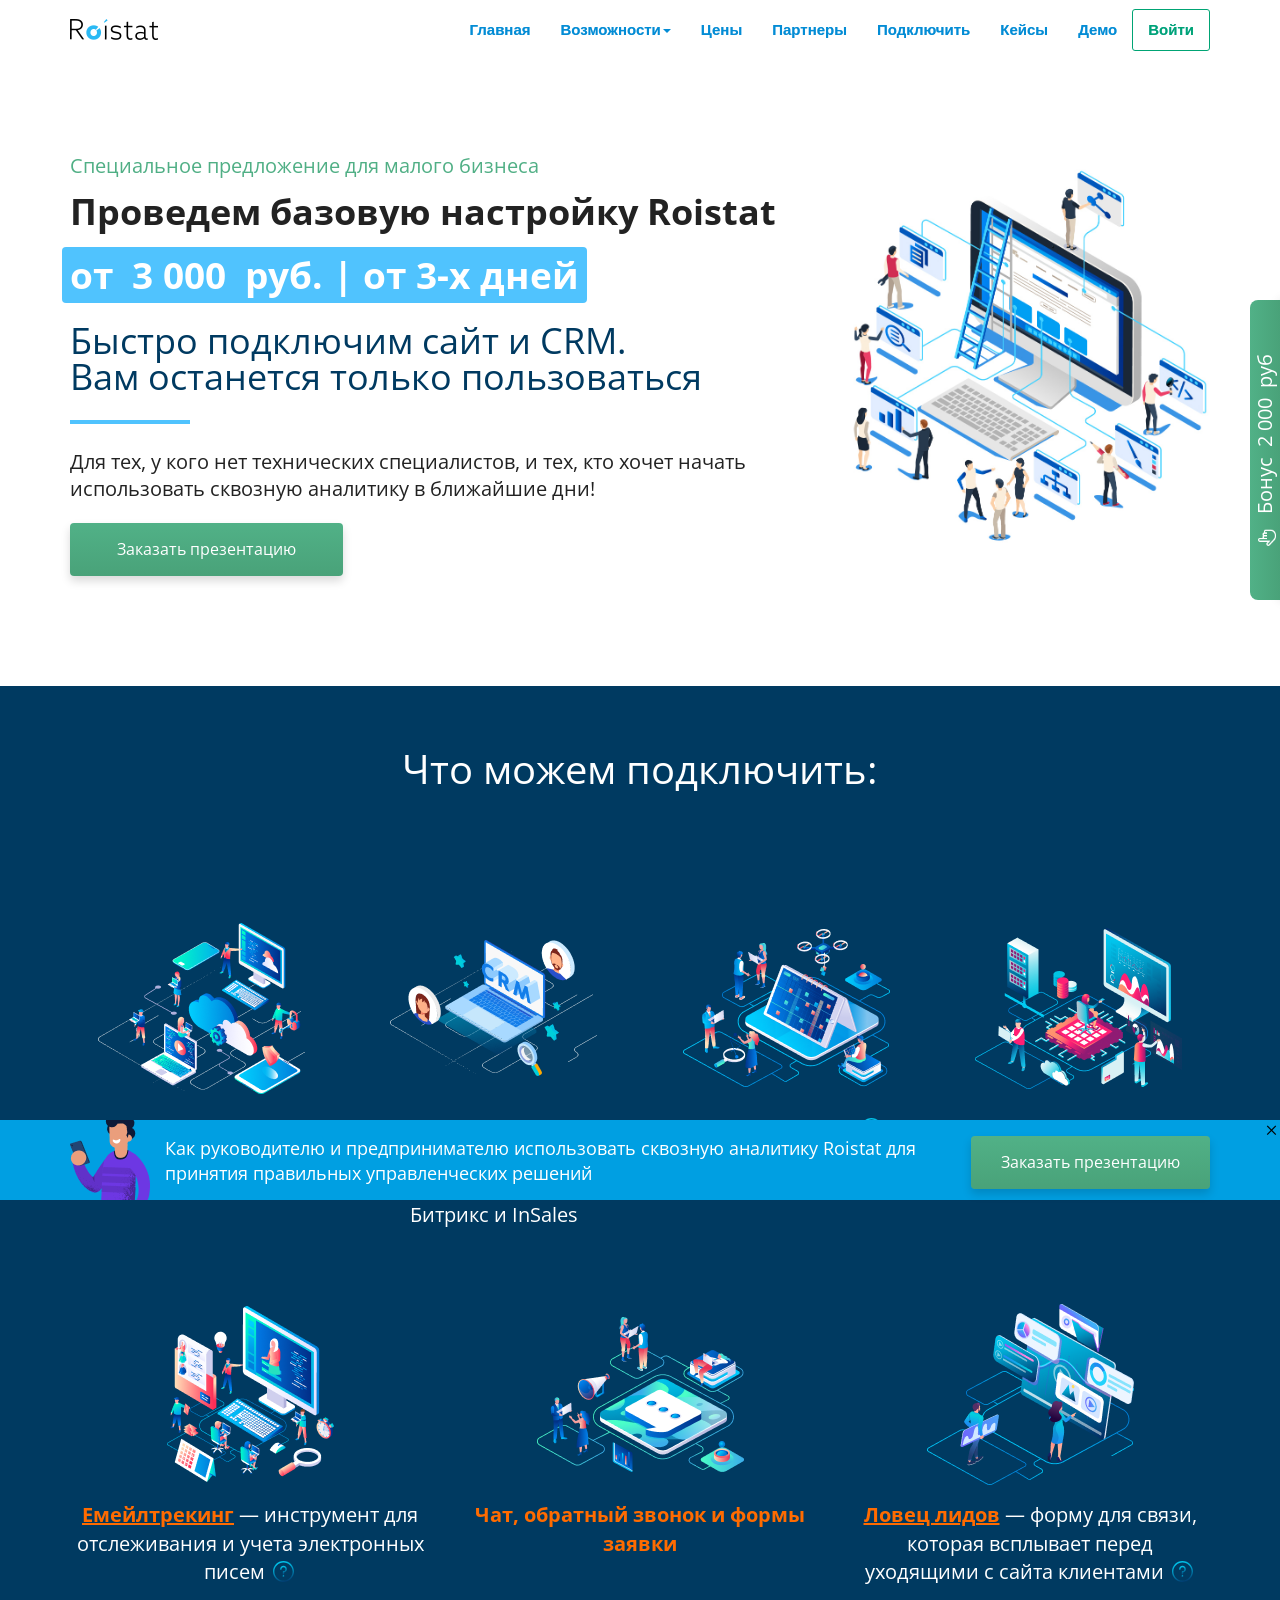
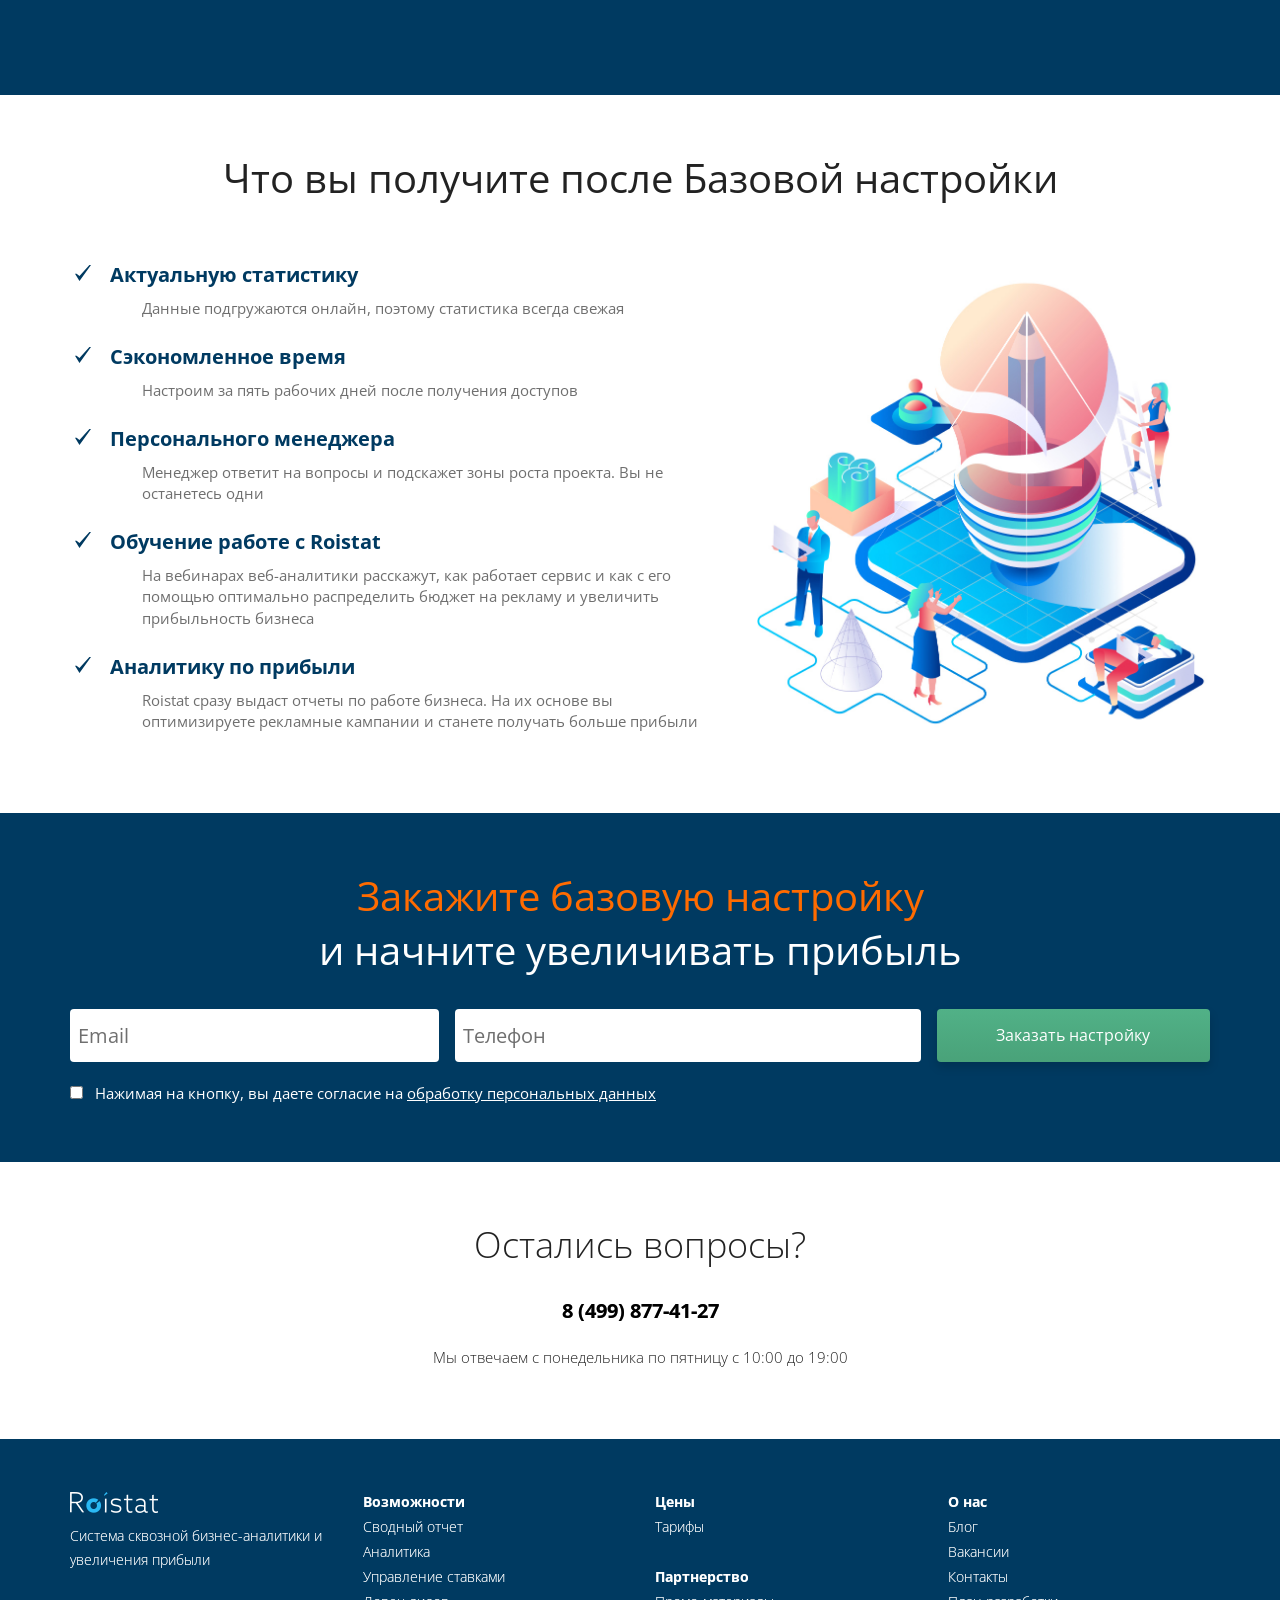
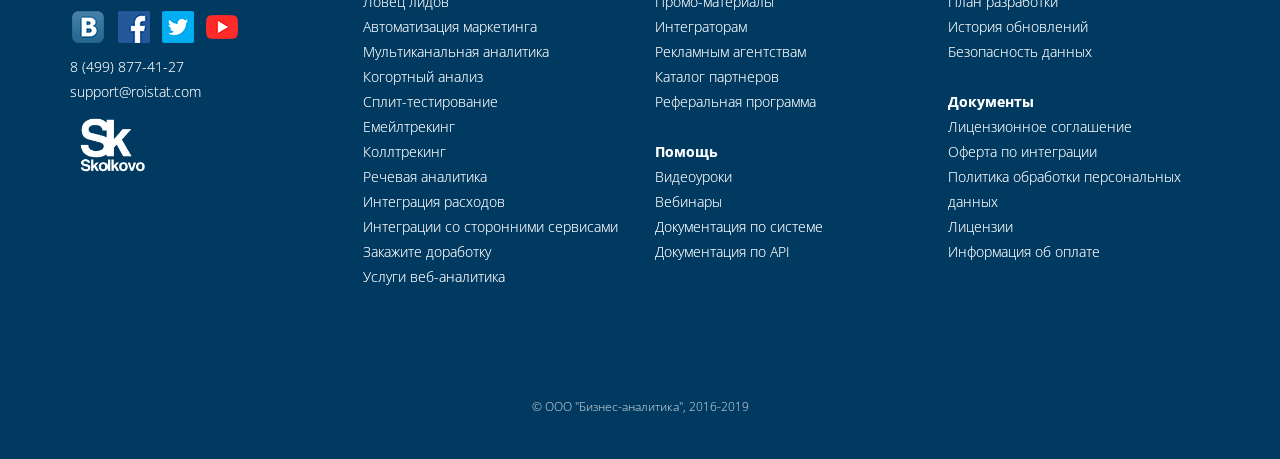
==== index.html @ d29686f5 "no message" ====
<!doctype html>
<!--[if lt IE 7]>			<html class="no-js lt-ie9 lt-ie8 lt-ie7" lang=""> <![endif]-->
<!--[if IE 7]>				 <html class="no-js lt-ie9 lt-ie8" lang=""> <![endif]-->
<!--[if IE 8]>				 <html class="no-js lt-ie9" lang=""> <![endif]-->
<!--[if gt IE 8]><!--> <html class="no-js" lang=""> <!--<![endif]-->
		<head>
				<meta charset="utf-8">
				<meta http-equiv="X-UA-Compatible" content="IE=edge,chrome=1">
				<title></title>
				<meta name="description" content="">
				<meta name="viewport" content="width=device-width, initial-scale=1">

				<link rel="shortcut icon" href="favicon.ico" type="image/x-icon">

				<link rel="stylesheet" href="css/bootstrap.min.css">
				<link rel="stylesheet" href="css/headerfooter.css">
				<link rel="stylesheet" href="css/main.css">
		</head>
		<body>
				<!--[if lt IE 8]>
						<p class="browserupgrade">You are using an <strong>outdated</strong> browser. Please <a href="http://browsehappy.com/">upgrade your browser</a> to improve your experience.</p>
				<![endif]-->
<div class="overlay js-overlay"></div>

<div class="modal js-modal">
	<div class="close js-close-modal">
		<i class="x fa fa-times" aria-hidden="true"></i>
	</div>
	<h3 class="modal__title js-modal__title"></h3>
	<form class="js-form">
		<div class="input-group">
			<input class="form__input js-form-input js-name" type="text" maxlength="60"  placeholder="Ваше имя" name="formParams[full_name]" value="">
		</div>
		<div class="input-group">
			<input class="form__input js-form-input js-email" type="email" maxlength="60"  placeholder="Ваш E-mail" name="formParams[email]" value="">
		</div>
		<div class="input-group">
			<input class="form__input js-form-input phone__input js-phone" type="tel" maxlength="60"  placeholder="Ваш телефон" name="formParams[phone]" value="">
			<div class="flag-container js-flag-container">
				<img class="country-image js-country-image" src="img/rus.svg" alt="Russia">
			</div>
			<div class="dropdown js-dropdown hide">
				<ul class="country-list">
					<li class="country-item js-country-item" data-country="belarus">
						<div class="flag belarus"></div>
						<span class="country-name">Belarus (Беларусь)</span>
						<span class="country-phone-code">+375</span>
					</li>
					<li class="country-item js-country-item" data-country="kazakhstan">
						<div class="flag kazakhstan"></div>
						<span class="country-name">Kazakhstan (Казахстан)</span>
						<span class="country-phone-code">+7</span>
					</li>
					<li class="country-item js-country-item" data-country="russia">
						<div class="flag russia"></div>
						<span class="country-name">Russia (Россия)</span>
						<span class="country-phone-code">+7</span>
					</li>
					<li class="country-item js-country-item" data-country="ukraine">
						<div class="flag ukraine"></div>
						<span class="country-name">Ukraine (Украина)</span>
						<span class="country-phone-code">+380</span>
					</li>
				</ul>
			</div>
		</div>
		<button class="btn submit js-submit" type="submit"></button>
		<div class="checkbox js-checkbox">
			<input class="checkbox__input js-checkbox__input" id="check" type="checkbox">
			<label for="check">Отправляя сведения через электронную форму, вы соглашаетесь с условиями <a class="checkbox-link js-checkbox__link" href="/ru/privacy">оферты</a>, даете согласие на обработку персональных данных, их сбор, хранение и передвчу третьим лицам представленной вами информации на условиях <a class="checkbox-link js-checkbox__link" href="/ru/license/integration">Политики обработки персональных данных</a></label>
		</div>
		<input type="hidden" id="1301595dcac97f1689d" name="__gc__internal__form__helper" class="__gc__internal__form__helper" value="">
		<input type="hidden" id="1301595dcac97f1689dref" name="__gc__internal__form__helper_ref" class="__gc__internal__form__helper_ref" value="">
		<input type="hidden" name="requestTime" value="1573570943">
		<input type="hidden" name="requestSimpleSign" value="08caa1a9f842d72c41dda9ce7ab56776">
		<input type="hidden" name="isHtmlWidget" value="1"/>

		<span id="gccounterImgContainer"></span>
	</form>
	<div class="answer js-answer">
		<img class="answer-image js-answer-image">
		<p class="answer-text js-answer-text"></p>
	</div>
	<!-- <script>
		window.onload = function(){
			let loc = document.getElementById("1301595dcac97f1689d");
			loc.value = window.location.href;
			let ref = document.getElementById("1301595dcac97f1689dref");
			ref.value = document.referrer;
		}
	</script>
	<script async defer>
		window.onload = function(){
			let statUrl = "https://edu.roistat.com/stat/counter?ref=" + encodeURIComponent(document.referrer)
				+ "&loc=" + encodeURIComponent(document.location.href);
			document.getElementById('gccounterImgContainer').innerHTML
				= "<img width=1 height=1 style='display:none' id='gccounterImg' src='" + statUrl + "'/>";
		}
	</script> -->
</div>

<nav class="navbar navbar-fixed-top navbar-default navbar-top">
	<div class="container navbar-container">
		<div class="navbar-header">
			<button type="button" class="navbar-toggle collapsed" data-toggle="collapse" data-target="#navbar" aria-expanded="false" aria-controls="navbar">
				<span class="sr-only">Toggle navigation</span>
				<span class="icon-bar"></span>
				<span class="icon-bar"></span>
				<span class="icon-bar"></span>
			</button>
			<div class="navbar-brand" onclick="fbq('track', 'InitiateCheckout'); roistat.event.send('roistat_button'); ym(24840335, 'reachGoal', 'fast_start_button'); ga('send', 'event', 'roistat_button', 'click');">
				<a class="navbar-logo" href="/ru/">
					<img src="img/logo_black.png" alt="Roistat">
				</a>
				<!-- <a href="tel:+74998774127" class="roistat-phone navbar-phone hidden-xs">8 (499) 877-41-27</a> -->
			</div>
			<!-- <div class="navbar-phone-container hidden-lg hidden-md hidden-sm">
				<a href="tel:+74998774127" class="roistat-phone navbar-phone">8 (499) 877-41-27</a>
			</div> -->
		</div>

		<div id="navbar" class="collapse navbar-collapse navbar-right" aria-expanded="false">
			<ul class="nav navbar-nav js-nav-pjax">
				<li class="hidden-sm"><a href="/ru/" data-pjax-container="#main">Главная</a></li>
				<li class="dropdown">
					<a href="#" class="dropdown-toggle" data-toggle="dropdown" role="button" aria-haspopup="true" aria-expanded="false">Возможности<span class="caret"></span></a>
					<ul class="dropdown-menu">
						<li><a href="/ru/features/dashboard" data-pjax-container="#main">Сводный отчет</a></li>
						<li><a href="/ru/features/analytics" data-pjax-container="#main">Аналитика</a></li>
						<li><a href="/ru/features/bid-manager" data-pjax-container="#main">Управление ставками</a></li>
						<li><a href="/ru/features/lead-hunter" data-pjax-container="#main">Ловец лидов</a></li>
						<li><a href="/ru/features/automation" data-pjax-container="#main">Автоматизация маркетинга</a></li>
						<li><a href="/ru/features/multi-channel-analytics" data-pjax-container="#main">Мультиканальная аналитика</a></li>
						<li><a href="/ru/features/cohorts" data-pjax-container="#main">Когортный анализ</a></li>
						<li><a href="/ru/features/split-testing" data-pjax-container="#main">Сплит-тестирование</a></li>
						<li><a href="/ru/features/emailtracking" data-pjax-container="#main">Емейлтрекинг</a></li>
						<li><a href="/ru/features/calltracking" data-pjax-container="#main">Коллтрекинг</a></li>
						<li><a href="/ru/features/speech-analytics" data-pjax-container="#main">Речевая аналитика</a></li>
						<li><a href="/ru/features/marketing-channels" data-pjax-container="#main">Интеграция расходов</a></li>
						<li><a href="/ru/features/integrations" data-pjax-container="#main">Интеграции со сторонними сервисами</a></li>
						<li><a href="/ru/features/feature-request" data-pjax-container="#main">Закажите доработку</a></li>
						<li><a href="/ru/features/audit" data-pjax-container="#main">Услуги веб-аналитика</a></li>
					</ul>
				</li>
				<li><a href="/ru/price" data-pjax-container="#main">Цены</a></li>
				<li><a href="/ru/partners/referral" data-pjax-container="#main">Партнеры</a></li>
				<li class="hidden-md hidden-sm"><a href="/ru/connection" data-pjax-container="#main">Подключить</a></li>
				<li class="hidden-sm"><a href="https://roistat.com/ru/blog/category/keysy" target="_blank">Кейсы</a></li>
				<li class="hidden-sm"><a onclick="fbq('track', 'InitiateCheckout'); roistat.event.send('roistat_button'); ym(24840335, 'reachGoal', 'fast_start_button'); ga('send', 'event', 'roistat_button', 'click');" href="" class="demobutton js-register-href">Демо</a></li>
				<li><a onclick="fbq('track', 'InitiateCheckout'); roistat.event.send('roistat_button'); ym(24840335, 'reachGoal', 'fast_start_button'); ga('send', 'event', 'roistat_button', 'click');" href="" class="navbar-nav__reg-button border js-register-href">Войти</a></li>
				<!-- <li class="dropdown language-select js-nav-pjax hidden-sm active">
					<a href="#" class="dropdown-toggle js-switch-language" data-toggle="dropdown" role="button" aria-haspopup="true" aria-expanded="false"><span class="glyphicon glyphicon-globe"></span> RU <span class="caret"></span></a>
					<ul class="dropdown-menu">
						<li>
						<a href="/features/usability" data-lang="en" class="js-lang-button">
							<span>EN</span> - English
						</a>
					</li>
						<li class="active">
						<a href="/ru/features/usability" data-lang="ru" class="js-lang-button">
							<span>RU</span> - Русский
						</a>
					</li>
				</ul>
				</li> -->
			</ul>
		</div>
	</div>
</nav>

<div class="article">

<div class="floor1">
	<div class="container">
		<div class="row">
			<div class="col-sm-8 floor1-textbl">
				<span class="floor1-head1">Специальное предложение для малого бизнеса</span>
				<h1 class="floor1-head2">Проведем базовую настройку Roistat</h1>
				<span class="floor1-head3">от&ensp;3 000&ensp;руб.<!-- &#x20bd; --> | от 3-х дней</span>
				<span class="floor1-head4">Быстро подключим сайт и&nbsp;CRM. Вам&nbsp;останется только пользоваться</span>
				<div class="floor1-line"></div>
				<p class="floor1-head5">Для тех, у кого нет технических специалистов, и тех, кто  хочет начать использовать сквозную аналитику в ближайшие дни!</p>
				<div class="floor1-buttonbl">
					<button class="js-open-modal" onclick="fbq('track', 'InitiateCheckout'); roistat.event.send('roistat_button'); ym(24840335, 'reachGoal', 'fast_start_button'); ga('send', 'event', 'roistat_button', 'click');">Заказать презентацию</button>
				</div>
			</div>
			<div class="col-sm-4">
				<div class="floor1-bg">
					<img src="img/fl1bg.jpg" alt="">
				</div>
			</div>
		</div>
	</div>
</div>

<div class="floor2 bluebg">
	<div class="container">
		<h2>Что можем подключить:</h2>
		<div class="row floor2-items">
			<div class="floor2-item floor2item col-sm-3">
				<div class="floor2item-imgbl dt">
					<div class="dtc">
						<img src="img/fl2item1.png" alt="">
					</div>
				</div>
				<div class="floor2item-textbl">
					<span class="floor2item-textbl_orange">Сайты</span><span class="floor2item-textbl_white"> — самописные, созданные с помощью конструктора или CMS</span>
				</div>
			</div>
			<div class="floor2-item floor2item col-sm-3">
				<div class="floor2item-imgbl dt">
					<div class="dtc">
						<img src="img/fl2item2.png" alt="">
					</div>
				</div>
				<div class="floor2item-textbl">
					<span class="floor2item-textbl_orange">CRM:</span><span class="floor2item-textbl_white"> Битрикс24, amoCRM, RetailCRM, МойСклад, Мегаплан, 1С-Битрикс и InSales</span>
				</div>
			</div>
			<div class="floor2-item floor2item col-sm-3">
				<div class="floor2item-imgbl dt">
					<div class="dtc">
						<img src="img/fl2item3.png" alt="">
					</div>
				</div>
				<div class="floor2item-textbl">
					<span class="floor2item-textbl_orange">Google таблицы</span><span class="floor2item-textbl_white"></span>
					<div class="help">
						<div class="help-icon"></div>
						<span class="help-text help-text_right">Решение подойдет, если вы не&nbsp;ведете учет заявок в&nbsp;CRM или&nbsp;CMS.</span>
					</div>
				</div>
			</div>
			<div class="floor2-item floor2item col-sm-3">
				<div class="floor2item-imgbl dt">
					<div class="dtc">
						<img src="img/fl2item4.png" alt="">
					</div>
				</div>
				<div class="floor2item-textbl">
					<span class="floor2item-textbl_orange"><a href="/ru/features/calltracking">Коллтрекинг</a></span><span class="floor2item-textbl_white"> — систему аналитики источников звонков</span>
					<div class="help">
						<div class="help-icon"></div>
						<span class="help-text help-text_right">Рекомендуем подключить, если более 15% обращений поступает по&nbsp;звонкам.</span>
					</div>
				</div>
			</div>
			<div class="floor2-item floor2item col-sm-4">
				<div class="floor2item-imgbl dt">
					<div class="dtc">
						<img src="img/fl2item5.png" alt="">
					</div>
				</div>
				<div class="floor2item-textbl">
					<span class="floor2item-textbl_orange"><a href="/ru/features/emailtracking">Емейлтрекинг</a></span><span class="floor2item-textbl_white"> — инструмент для отслеживания и учета электронных писем</span>
					<div class="help">
						<div class="help-icon"></div>
						<span class="help-text help-text_right">Необходим для компании, в&nbsp;которой клиенты предпочитают оставлять заявки по&nbsp;электронной почте.</span>
					</div>
				</div>
			</div>
			<div class="floor2-item floor2item col-sm-4">
				<div class="floor2item-imgbl dt">
					<div class="dtc">
						<img src="img/fl2item6.png" alt="">
					</div>
				</div>
				<div class="floor2item-textbl">
					<span class="floor2item-textbl_orange">Чат, обратный звонок и формы заявки</span><span class="floor2item-textbl_white"></span>
				</div>
			</div>
			<div class="floor2-item floor2item col-sm-4">
				<div class="floor2item-imgbl dt">
					<div class="dtc">
						<img src="img/fl2item7.png" alt="">
					</div>
				</div>
				<div class="floor2item-textbl">
					<span class="floor2item-textbl_orange"><a href="/ru/features/lead-hunter">Ловец лидов</a></span><span class="floor2item-textbl_white"> — форму для связи, которая всплывает перед уходящими с сайта клиентами</span>
					<div class="help">
						<div class="help-icon"></div>
						<span class="help-text help-text_right">Вернет вам 7% клиентов, уходящих с&nbsp;сайта</span>
					</div>
				</div>
			</div>
		</div>
	</div>
</div>

<div class="floor3">
	<div class="container">
		<h2>Что вы получите после Базовой настройки</h2>
	</div>
	<div class="container">
		<div class="row">
			<div class="col-sm-7">
				<ul class="floor3-list">
					<li class="floor3-item floor3item">
						<span class="floor3item_head">Актуальную статистику</span>
						<p class="floor3item_text">Данные подгружаются онлайн, поэтому статистика всегда свежая</p>
					</li>
					<li class="floor3-item floor3item">
						<span class="floor3item_head">Сэкономленное время</span>
						<p class="floor3item_text">Настроим за пять рабочих дней после получения доступов</p>
					</li>
					<li class="floor3-item floor3item">
						<span class="floor3item_head">Персонального менеджера</span>
						<p class="floor3item_text">Менеджер ответит на вопросы и подскажет зоны роста проекта. Вы не останетесь одни</p>
					</li>
					<li class="floor3-item floor3item">
						<span class="floor3item_head">Обучение работе с Roistat</span>
						<p class="floor3item_text">На вебинарах веб-аналитики расскажут, как работает сервис и как с его помощью оптимально распределить бюджет на рекламу и увеличить прибыльность бизнеса</p>
					</li>
					<li class="floor3-item floor3item">
						<span class="floor3item_head">Аналитику по прибыли</span>
						<p class="floor3item_text">Roistat сразу выдаст отчеты по работе бизнеса. На их основе вы оптимизируете рекламные кампании и станете получать больше прибыли</p>
					</li>
				</ul>
			</div>
			<div class="col-sm-5">
				<div class="floor3-bg">
					<img src="img/fl3bg.jpg" alt="">
				</div>
			</div>
		</div>
	</div>
</div>

<div class="floor4 bluebg">
	<div class="container js-answer">
		<h2><span class="orange">Закажите базовую настройку</span><br>и начните увеличивать прибыль</h2>
		<form data-action="https://roistat.com/ml/leadhunter/scripts/send.php" class="floor4-form">
			<div class="row">
				<div class="col-sm-4"><input class="input__email" type="text" name="email" placeholder="Email"></div>
				<div class="col-sm-5"><input class="input__phone" type="text" name="number" placeholder="Телефон"></div>
				<div class="col-sm-3"><button class="js-submit-data" type="submit">Заказать настройку</button></div>
			</div>
			<div class="floor4-agreecheck">
				<input id="agreecheck1" type="checkbox" class="checkbox__input js-checkbox__input"><label for="agreecheck1">Нажимая на кнопку, вы даете согласие на <a href="/ru/license/integration">обработку персональных данных</a></label>
			</div>
			<p class="oksend"></p>
		</form>
	</div>
</div>

<div class="bottombl closed">
	<div class="x closeblock"></div>
	<div class="container">
		<div class="row">
			<div class="col-sm-9">
				<p>Как руководителю и предпринимателю использовать сквозную аналитику Roistat для принятия правильных управленческих решений</p>
			</div>
			<div class="col-sm-3">
				<div class="bottombl-buttonbl">
					<button class="js-open-modal" onclick="fbq('track', 'InitiateCheckout'); roistat.event.send('roistat_button'); ym(24840335, 'reachGoal', 'fast_start_button'); ga('send', 'event', 'roistat_button', 'click');">Заказать презентацию</button>
				</div>
			</div>
		</div>
	</div>
</div>

<div class="sidebl">
	<div class="sidebl-label"><img src="img/pointer.png" style="height: 18px; margin-right: 15px;" alt="">Бонус&ensp;2 000&ensp;руб<!-- <img src="img/waicon.png" style="height: 16px; margin-left: 15px;" alt=""> --></div>
	<div class="formobile">
		<span class="sidebl-textbl">Узнайте больше о Базовой настройке в <span class="green">WhastApp</span></span>
		<div class="whatsappbuttonbl">
			<a onclick="fbq('track', 'InitiateCheckout'); roistat.event.send('roistat_button'); ym(24840335, 'reachGoal', 'fast_start_button'); ga('send', 'event', 'roistat_button', 'click');" href="https://myautobot.ru/l/qfo00bd" class="whatsappbutton button">2 000&ensp;руб. на аналитику<img src="img/waicon.png" style="height: 16px; margin-left: 5px;" alt=""></a>
			<p>В 1 клик в <a href="https://myautobot.ru/l/qfo00bd" class="green">WhatsApp</a></p>
		</div>
	</div>
	<div class="fordesktop">
		<span class="sidebl-textbl">Сканируйте QR-код, чтобы узнать больше о Базовой настройке</span>
		<div class="qrcodebl"><img src="img/qr-code5.gif" alt=""></div>
		<p>В 1 клик в <span class="green">WhatsApp</span></p>
	</div>
</div>

</div><!-- article -->

<section id="got-any-questions" class="text-center">
	<div class="container">
		<h2>Остались вопросы?</h2>
		<p>
			<b><a href="tel:+74998774127" class="roistat-phone tel">8 (499) 877-41-27</a></b><br>
			<!-- <a href="mailto:support@roistat.com">support@roistat.com</a> -->
			<br>
			Мы отвечаем с понедельника по пятницу с 10:00 до 19:00
		</p>
	</div>
</section>

<footer class="footer with-copyright">
	<div class="container">
		<div class="row">
			<div class="col-md-3 col-xs-6">
				<img src="img/logo_transparent.png" alt="Roistat - Система сквозной бизнес-аналитики и увеличения прибыли"><br>
				<p style="font-size: 14px; line-height: 24px; margin-top: 10px">Система сквозной бизнес-аналитики и увеличения прибыли</p><br>
				<!--a target="_blank" class="appstore-icon appstore-icon-ru" href="https://roistat.com/ios"></a-->
				<a target="_blank" href="https://vk.com/roistat"><i class="icon40 i53"></i></a>
				<a target="_blank" href="https://www.facebook.com/roistat"><i class="icon40 i13"></i></a>
				<a target="_blank" href="https://twitter.com/roistatcom"><i class="icon40 i43"></i></a>
				<a target="_blank" href="https://www.youtube.com/c/roistatcom"><i class="icon40 i23"></i></a>
				<br>
				<a class="roistat-phone" href="tel:+74998774127">8 (499) 877-41-27</a><br>
				<a href="mailto:support@roistat.com">support@roistat.com</a><br>
				<!--div class="text-left">пн-пт: 10:00-19:00 мск</div-->
				<div>
					<a href="https://sk.ru" rel="nofollow"><img class="sk-logo" src="img/skolkovo.png" alt="skolkovo"></a>
					<iframe id='frame-duns' class="frame-duns" src='https://dunsregistered.dnb.com/SealAuthentication.aspx?Cid=1' width='114px' height='97px' frameborder='0' scrolling='no' allowtransparency='true' ></iframe>
				</div>
			</div>

			<div class="col-md-3 col-xs-6">
				<b>Возможности</b><br>
				<a href="/ru/features/dashboard" data-pjax-container="#main">Сводный отчет</a><br>
				<a href="/ru/features/analytics" data-pjax-container="#main">Аналитика</a><br>
				<a href="/ru/features/bid-manager" data-pjax-container="#main">Управление ставками</a><br>
				<a href="/ru/features/lead-hunter" data-pjax-container="#main">Ловец лидов</a><br>
				<a href="/ru/features/automation" data-pjax-container="#main">Автоматизация маркетинга</a><br>
				<a href="/ru/features/multi-channel-analytics" data-pjax-container="#main">Мультиканальная аналитика</a><br>
				<a href="/ru/features/cohorts" data-pjax-container="#main">Когортный анализ</a><br>
				<a href="/ru/features/split-testing" data-pjax-container="#main">Сплит-тестирование</a><br>
				<a href="/ru/features/emailtracking" data-pjax-container="#main">Емейлтрекинг</a><br>
				<a href="/ru/features/calltracking" data-pjax-container="#main">Коллтрекинг</a><br>
				<a href="/ru/features/speech-analytics" data-pjax-container="#main">Речевая аналитика</a><br>
				<a href="/ru/features/marketing-channels" data-pjax-container="#main">Интеграция расходов</a><br>
				<a href="/ru/features/integrations" data-pjax-container="#main">Интеграции со сторонними сервисами</a><br>
				<a href="/ru/features/feature-request" data-pjax-container="#main">Закажите доработку</a><br>
				<a href="/ru/features/audit" data-pjax-container="#main">Услуги веб-аналитика</a><br>
				<br>
			</div>

			<div class="col-md-3 col-xs-6 footer-xs-clear">
				<b>Цены</b><br>
				<a href="/ru/price" data-pjax-container="#main">Тарифы</a><br><br>
				<b>Партнерство</b><br>
				<a href="/ru/promo" data-pjax-container="#main">Промо-материалы</a><br>
				<a href="/ru/partners/integrator" data-pjax-container="#main">Интеграторам</a><br>
				<a href="/ru/partners/agency" data-pjax-container="#main">Рекламным агентствам</a><br>
				<a href="/ru/partners/marketplace" data-pjax-container="#main">Каталог партнеров</a><br>
				<a href="/ru/partners/referral" data-pjax-container="#main">Реферальная программа</a><br>
				<br>
				<b>Помощь</b><br>
				<a target="_blank" href="https://www.youtube.com/channel/UCP-9hs-OHYoTh4fNHJ6XvEA/videos">Видеоуроки</a><br>
				<a target="_blank" href="/ru/features/webinar">Вебинары</a><br>
				<a target="_blank" href="https://help.roistat.com/pages/viewpage.action?pageId=360908">Документация по системе</a><br>
				<a target="_blank" href="https://roistat.api-docs.io">Документация по API</a><br>
				<br>
			</div>

			<div class="col-md-3 col-xs-6">
				<b>О нас</b><br>
				<a target="_blank" href="https://roistat.com/ru/blog/">Блог</a><br>
				<a href="/ru/vacancy" data-pjax-container="#main">Вакансии</a><br>
				<a href="/ru/contacts" data-pjax-container="#main">Контакты</a><br>
				<a href="/ru/roadmap" data-pjax-container="#main">План разработки</a><br>
				<a href="/ru/changelog" data-pjax-container="#main">История обновлений</a><br>
				<a href="/ru/security" data-pjax-container="#main">Безопасность данных</a><br>
				<br>
				<b>Документы</b><br>
				<a href="/ru/license" data-pjax-container="#main">Лицензионное соглашение</a><br>
				<a href="/ru/license/integration" data-pjax-container="#main">Оферта по интеграции</a><br>
				<a href="/ru/privacy" data-pjax-container="#main">Политика обработки персональных данных</a><br>
				<a href="/ru/documents" data-pjax-container="#main">Лицензии</a><br>
				<a href="/ru/payment-info" data-pjax-container="#main">Информация об оплате</a><br>
				<br>
			</div>
		</div>

		<div class="row copyright">
			© ООО "Бизнес-аналитика", 2016-2019
		</div>
	</div>
</footer>

<script>
!function(f,b,e,v,n,t,s) {
    if(f.fbq)return;n=f.fbq=function () {
        n.callMethod?
        n.callMethod.apply(n,arguments):n.queue.push(arguments)};
        if(!f._fbq)f._fbq=n;n.push=n;n.loaded=!0;n.version='2.0';
        n.queue=[];t=b.createElement(e);t.async=!0;
        t.src=v;s=b.getElementsByTagName(e)[0];
        s.parentNode.insertBefore(t,s)}(window, document,'script',
        'https://connect.facebook.net/en_US/fbevents.js');
        fbq('init', '1860525404053913');

(function(w, d, s, h, id) {
    w.roistatProjectId = id; w.roistatHost = h;
    var p = d.location.protocol == "https:" ? "https://" : "http://";
    var u = /^.*roistat_visit=[^;]+(.*)?$/.test(d.cookie) ? "/dist/module.js" : "/api/site/1.0/"+id+"/init";
    var js = d.createElement(s); js.charset="UTF-8"; js.async = 1; js.src = p+h+u; var js2 = d.getElementsByTagName(s)[0]; js2.parentNode.insertBefore(js, js2);
})(window, document, 'script', 'cloud.roistat.com', '86ee03e4ba0f978620d7a0ee0e2e51dc');

!function(){var t=document.createElement("script");t.type="text/javascript",t.async=!0,t.src="https://vk.com/js/api/openapi.js?162",t.onload=function(){VK.Retargeting.Init("VK-RTRG-412502-cCwct"),VK.Retargeting.Hit()},document.head.appendChild(t)}();
(function(i,s,o,g,r,a,m){i['GoogleAnalyticsObject']=r;i[r]=i[r]||function(){(i[r].q=i[r].q||[]).push(arguments)},i[r].l=1*new Date();a=s.createElement(o), m=s.getElementsByTagName(o)[0];a.async=1;a.src=g;m.parentNode.insertBefore(a,m)})(window,document,'script','//www.google-analytics.com/analytics.js','ga');
ga('create', 'UA-57887378-1', 'auto', {'allowLinker': true});
ga('require', 'linker');
ga('linker:autoLink', ['cloud.roistat.com'] );
ga('send', 'pageview');
</script>
<!-- Yandex.Metrika counter --> <script type="text/javascript" > (function(m,e,t,r,i,k,a){m[i]=m[i]||function(){(m[i].a=m[i].a||[]).push(arguments)}; m[i].l=1*new Date();k=e.createElement(t),a=e.getElementsByTagName(t)[0],k.async=1,k.src=r,a.parentNode.insertBefore(k,a)}) (window, document, "script", "https://mc.yandex.ru/metrika/tag.js", "ym"); ym(24840335, "init", { clickmap:true, trackLinks:true, accurateTrackBounce:true, webvisor:true, trackHash:true }); </script> <noscript><div><img src="https://mc.yandex.ru/watch/24840335" style="position:absolute; left:-9999px;" alt="" /></div></noscript> <!-- /Yandex.Metrika counter -->

				<script src="js/jquery-3.1.1.min.js"></script>
				<script src="js/bootstrap.min.js"></script>
				<script src="js/utils.js"></script>
				<script src="js/inputmask.min.js"></script>
				<script src="js/main.js"></script>
		</body>
</html>
---- css/headerfooter.css ----
.navbar * {
	font-size: 15px;
	line-height: 1.7em;
	font-family: 'OpenSans', Arial, sans-serif;
	font-weight: 300;
	text-shadow: 0 0 0 rgba(0, 0, 0, .5);
}
.navbar-default.navbar {
	background-color: rgba(255, 255, 255, 0.95);
	border: none;
}
.navbar-default {z-index: 1;}
.navbar-default .navbar-nav > li > a.border {border:1px solid #00a474; border-radius: 3px; margin-bottom: 10px; color: #00a474;}
.navbar-default .navbar-nav > li > a.border:hover {border:1px solid #10b584; color: #10b584}
.navbar-default.navbar {background-color: rgba(255, 255, 255, 0.95); border: none}
.navbar-default .navbar-nav {padding-top: 10px}
.navbar-default .navbar-nav > li > a {font-weight: bold; color:#038cd5; text-shadow: 0 0 0 rgba(3, 140, 213, .5); padding-top:10px;padding-bottom:10px;}
.navbar-default .navbar-brand {padding: 15px 0; height: 62px; margin-left: 0!important;}
.navbar-default .navbar-brand-default {padding: 14px 5px; height: 40px;}
.navbar-default .navbar-logo {display: block;}
.navbar-default .navbar-phone {color: black; font-size: 14px; font-weight: 500; height: 25px; display: block; padding: 3px 9px; color: white; border-radius: 9px; margin-top: 6px; background: #3683CE;}
.navbar-default.navbar-fixed {background-color: rgba(255, 255, 255, 0.95); border:none; box-shadow: 0 0 3px #000;}
.navbar-default .navbar-nav > .active > a {color: #000; text-shadow: 0 0 0 rgba(0, 0, 0, .5);}
.navbar-default .navbar-nav > li > a:hover {color: #ff7e2a; text-shadow: 0 0 0 rgba(255, 126, 42, .5); background: none}
.navbar-default .navbar-nav > .open  {background: #e7e7e7; }
.navbar-default .navbar-nav .navbar-nav__reg-button {position: relative; bottom: 1px;}
.navbar-default .navbar-nav > .active > a, .navbar-default .navbar-nav > .active > a:hover, .navbar-default .navbar-nav > .active > a:focus {background: none; color: #000; text-shadow: 0 0 0 rgba(0, 0, 0, .5);}
.dropdown-menu > .active > a, .dropdown-menu > .active > a:hover, .dropdown-menu > .active > a:focus {background: #ffecaa; color:#000; text-shadow: 0 0 0 rgba(0, 0, 0, .5);}
.nav-pills > li.active > a, .nav-pills > li.active > a:hover, .nav-pills > li.active > a:focus {background: #ffecaa; color:#000; text-shadow: 0 0 0 rgba(0, 0, 0, .5); border-radius: 30px;}
.nav-pills  > li > a:hover {color: #ff7e2a; text-shadow: 0 0 0 rgba(255, 126, 42, .5); background: none}
.nav-pills li {display: inline-block; float: none; }
.nav-pills li a {padding:7px 20px }
.nav-pills.nav-center {text-align: center}
.navbar-fixed-top .navbar-collapse#navbar, .navbar-fixed-bottom .navbar-collapse#navbar {
	max-height: none;
}
.overlay {
	width: 100%;
	height: 100vh;
	position: fixed;
	top: 0;
	left: 0;
	background: rgba(0,0,0,.5);
	z-index: -1;
	opacity: 0;
	transition: .3s all;
}
.overlay--active {
	z-index: 2;
	opacity: 1;
}
@media (max-width: 767px) {
	.navbar-default .navbar-brand {
		padding: 15px 0 15px 15px;
	}
}
#got-any-questions {margin: 40px 0 60px 0; padding: 0;}
#got-any-questions h2 {
	font-size: 36px;
	font-weight: 300;
	text-align: center;
	margin: 20px 0 30px 0;
	line-height: 45px;
}
#got-any-questions a{font-size: 20px; color: #038cd5;}
#got-any-questions b a{color: #000; text-shadow: 0 0 0 rgba(0, 0, 0, .5);}
#got-any-questions p {
	font-weight: 300;
	font-size: 15px;
}
footer {padding: 50px 0;color: #fff; text-shadow: 0 0 0 rgba(255, 255, 255, .5); background-color: #003a61;font-size: 0.9em; font-weight: 300; font-size: 14px; line-height: 25px;}
footer a {color: #fff; text-shadow: 0 0 0 rgba(255, 255, 255, .5);}
footer a:hover {color: #fff; text-shadow: 0 0 0 rgba(255, 255, 255, .6);}
.footer.with-copyright {
    padding-bottom: 40px;
}
.footer .copyright {
    margin-top: 80px;
    font-size: 12px;
    text-align: center;
    color: rgba(255, 255, 255, .5);
}

.sk-logo {
    height: 80px;
    width: 111px;
    float: left;
}
.icon40 {
	height: 40px;
	width: 40px;
	display: inline-block;
	background: url(../img/roistat_spirtes_40x40.png) 0 0 no-repeat;
}
.icon40.i53 {
	background-position: -160px -80px;
}
.icon40.i13 {
	background-position: 0 -80px;
}
.icon40.i43 {
	background-position: -120px -80px;
}
.icon40.i23 {
	background-position: -40px -80px;
}

.modal {
	top: initial;
	right: initial;
	bottom: initial;
	left: initial;
	z-index: initial;
	overflow: initial;
	-webkit-overflow-scrolling: initial;
	box-sizing: content-box;
    position: fixed;
    top: 50%;
    left: 50%;
    width: 600px;
    background: #fff;
    padding: 64px 100px;
    box-shadow: 10px 10px 50px rgba(0, 0, 0, 0.15);
    border-radius: 8px;
    z-index: -1;
    opacity: 0;
    transform: translate(-50%, -50%) rotate(540deg) scale(0);
    transition: .5s all;
    display: block !important;
}
.modal--active {
    opacity: 1;
    transform: translate(-50%, -50%) rotate(0deg) scale(1);
    z-index: 3;
}
.modal .modal__title {
    font-size: 38px;
    font-weight: 700;
    margin-bottom: 24px;
}
.modal .close {
    position: absolute;
    top: 15px;
    right: 15px;
    cursor: pointer;
    color: #DBDBDB;
    transition: .3s all;
}
.modal .close:hover {
    color: #000;
}
.modal .form {
    width: 760px;
}
.modal .form__input {
	line-height: initial;
    border: 2px solid #C4C4C4;
    box-sizing: border-box;
    border-radius: 8px;
    font-size: 15px;
    outline: none;
    display: block;
    width: 100%;
    padding: 21px 24px;
    font-family: 'Montserrat', sans-serif;
}
.modal .form__input:nth-child(2),
.modal .form__input:nth-child(3){
    margin-bottom: 16px;
}
.modal .submit {
    /*padding: 17px 45px;*/
    margin-bottom: 16px;
    margin-top: 8px;
}
.modal .checkbox {
    display: flex;
    margin-left: 28px;
}
.modal .checkbox > input {
    display: none;
}
.modal .checkbox > label {
    position: relative;
    line-height: 20px;
    font-size: 16px;
    font-weight: 200;
    text-align: justify;
    cursor: pointer;
}
.modal .checkbox > label::before {
    content: '';
    position: absolute;
    left: -28px;
    top: 0;
    border: 1px solid #C4C4C4;
    border-radius: 4px;
    background: #fff;
    width: 14px;
    height: 14px;
    overflow: hidden;
}
.modal .checkbox > input:checked + label::before {
    background: url(../img/checkbox.svg) center;
    width: 16px;
    height: 16px;
    background-size: cover;
    border: transparent;
}
.modal .phone__input {
    padding-left: 120px;
}
.modal .input-group {
    position: relative;
	display: block;
}
.modal .input-group:not(:last-child) {
    margin-bottom: 16px;
}
.modal .flag-container {
    position: absolute;
    top: 50%;
    left: 15px;
    transform: translateY(-50%);
    cursor: pointer;
}
.modal .flag-container::before {
    content: '';
    position: absolute;
    top: 50%;
    left: 110%;
    transform: translateY(-50%);
    background: url(../img/arrow-down.svg);
    background-size: cover;
    width: 12px;
    height: 8px;
    transform-origin: center center;
}
.modal .flag-container::after {
    content: '';
    position: absolute;
    top: 50%;
    left: 150%;
    transform: translateY(-50%);
    background: #C4C4C4;
    width: 1px;
    height: 80%;
}
.modal .dropdown {
    position: absolute;
    bottom: -240px;
    border: 2px solid #C4C4C4;
    border-top: none;
    padding: 10px 0;
    background: #fff;
    font-weight: 200;
    font-size: 16px;
    z-index: 1;
}
.modal .country-item {
    display: flex;
    align-items: center;
    padding: 0 22px;
    cursor: pointer;
    transition: .2s all;
}
.modal .country-item:hover {
    background: rgba(0,0,0,.1);
}
.modal .country-item > *:not(:last-child) {
    margin-right: 10px;
}
.modal .flag {
    background-size: cover;
    width: 55px;
    height: 55px;
}
.modal .belarus {
    background: url(../img/bel.svg);
}
.modal .kazakhstan {
    background: url(../img/kaz.svg);
}
.modal .russia {
    background: url(../img/rus.svg);
}
.modal .ukraine {
    background: url(../img/ukr.svg);
}
.modal .hide {
    display: none;
}
.modal .show {
    display: block;
}
.modal .phone__input--active {
    border-bottom-left-radius: 0;
}
.modal .error {
    margin: 8px 0 24px 0;
    color: #FF6363;
}
.modal .error-field {
    border: 2px solid #FF6363;
}
.modal .highlight-error {
    font-weight: 600;
}
.modal .checkbox-link {
    text-decoration: none;
    display: inline-block;
    border-bottom: 1px solid #009FE2;
    color: #009FE2;
}
.modal .checkbox-link-error {
    border-bottom: 1px solid #FF6363;
    color: #FF6363;
}
.modal .answer {
    display: none;
    align-items: center;
}
.modal .answer-text {
    margin-left: 35px;
}
.modal .new-line {
    display: block;
    height: 5px;
}
.modal .answer-show {
    display: flex;
}
@keyframes checkboxError {
    0% {
        transform: scale(1);
    }
    50% {
        transform: scale(.9);
    }
    100% {
        transform: scale(1);
    }
}
@media screen and (max-width: 900px) {
    .modal {
        width: 400px;
        padding: 64px 50px;
    }
    .modal__title {
        font-size: 31px;
    }
}
@media screen and (max-width: 550px) {
    .modal {
        width: 300px;
    }
    .modal__title {
        font-size: 23px;
    }
    .checkbox > label {
        line-height: 14px;
        font-size: 10px;
    }
}
@media screen and (max-width: 450px) {
    .modal {
        width: 250px;
        padding: 30px 30px;
    }
    .modal__title {
        font-size: 19px;
    }
    .modal .checkbox > label {
        line-height: 9px;
        font-size: 9px;
    }
    .modal .form__input {
        padding: 15px 24px;
    }
    .modal .phone__input  {
        padding: 15px 26px 15px 85px;
    }
    .modal .country-image {
        width: 30px;
    }
    .modal .flag-container::after {
        left: 174%;
    }
    .modal .flag {
        background-size: cover;
        width: 39px;
        height: 30px;
    }
    .modal .country-item:not(:last-child) {
        margin-bottom: 10px;
    }
    .modal .country-name {
        font-size: 13px;
    }
    .modal .dropdown {
        bottom: -170px;
    }
}
---- css/main.css ----
@charset "UTF-8";
@import url(https://fonts.googleapis.com/css?family=Open+Sans:600,400,300&subset=latin,cyrillic-ext);
* {
  box-sizing: border-box; }

div, p, span, a, li, h1, h2, h3, h4, h5, h6, label, input, button {
  color: inherit;
  font-family: inherit;
  font-weight: inherit;
  font-size: inherit; }

body {
  margin: 0;
  box-sizing: border-box;
  color: #222222;
  font-family: "Open Sans", sans-serif;
  font-weight: 400;
  font-size: 20px; }

ul {
  list-style-type: none;
  margin: 0;
  padding: 0; }

table {
  width: 100%;
  border: 0;
  border-spacing: 0; }

.container {
  width: 1170px;
  max-width: 100%;
  padding: 0 15px;
  margin: 0 auto; }

.bold {
  font-weight: 700; }

h1 {
  display: block;
  font-size: 36px;
  line-height: 49px;
  padding: 0;
  margin: 0;
  text-align: center;
  font-weight: 700; }

h2 {
  display: block;
  font-size: 40px;
  line-height: 54px;
  padding: 0;
  margin: 0;
  margin-bottom: 56px;
  text-align: center;
  font-weight: 400; }

.green {
  color: #1cb39b; }

.article .button, .modal .button {
  display: inline-block; }
.article button, .article input[type="submit"], .article .button, .modal button, .modal input[type="submit"], .modal .button {
  background: #51B187;
  padding: 0;
  color: #fff;
  transition: 0.25s;
  font-size: 16px;
  font-weight: 400;
  line-height: 53px;
  text-decoration: none;
  width: 273px;
  max-width: 100%;
  height: 53px;
  background: linear-gradient(180deg, #51B187 0%, #49A279 100%);
  box-shadow: 0px 5px 10px rgba(0, 0, 0, 0.15);
  border-radius: 4px;
  border: 0; }
.article button:hover, .article input[type="submit"]:hover, .article .button:hover, .modal button:hover, .modal input[type="submit"]:hover, .modal .button:hover {
  background: linear-gradient(#17c18b, #00aa78); }
.article a, .modal a {
  text-decoration: underline; }
.article a:hover, .article a:focus, .modal a:hover, .modal a:focus {
  color: inherit;
  text-decoration: none; }
.article a:focus, .modal a:focus {
  color: inherit;
  text-decoration: none;
  outline: none; }

input[type="text"] {
  width: 100%;
  line-height: 53px;
  padding: 0 8px;
  border: 0;
  border-radius: 4px;
  color: #000; }

input::-webkit-input-placeholder {
  color: #6f6f6f; }

input::-moz-placeholder {
  color: #6f6f6f; }

input:-moz-placeholder {
  color: #6f6f6f; }

input:-ms-input-placeholder {
  color: #6f6f6f; }

.x {
  cursor: pointer;
  z-index: 2;
  position: absolute;
  top: 10px;
  right: 10px;
  height: 15px;
  width: 15px;
  color: #000; }

.x::before {
  content: "×";
  font-size: 23px;
  font-family: "Times New Roman"; }

.bluebg {
  background: #003A61;
  color: #fff; }

.dt {
  display: table;
  width: 100%; }

.dtc {
  display: table-cell;
  vertical-align: middle; }

.orange {
  color: #FF6B00; }

.row:after {
  cursor: pointer; }

@media (max-width: 767px) {
  h1 {
    font-size: 25px;
    line-height: 33px; }

  h2 {
    font-size: 32px;
    line-height: 44px;
    margin-bottom: 28px; } }
.floor1 {
  padding: 152px 0 80px; }

.floor1-bg {
  text-align: center; }
  .floor1-bg img {
    display: inline-block;
    width: 409px;
    max-width: 100%; }

.floor1-textbl {
  background: rgba(255, 255, 255, 0.7);
  box-shadow: 0 0 30px white; }

.floor1-head1 {
  display: block;
  color: #50AF85;
  line-height: 27px;
  margin-bottom: 8px;
  font-size: 20px; }

.floor1-head2 {
  margin-bottom: 11px;
  text-align: left; }

.floor1-head3 {
  display: inline-block;
  margin-left: -8px;
  padding: 0 8px;
  margin-bottom: 20px;
  line-height: 56px;
  color: #fff;
  background: #50C3FE;
  font-weight: 700;
  border-radius: 4px;
  font-size: 37px; }

.floor1-head4 {
  display: block;
  line-height: 36px;
  margin-bottom: 25px;
  font-size: 36px;
  color: #003A61; }

.floor1-line {
  width: 120px;
  height: 4px;
  background: #50C3FE;
  margin-bottom: 24px; }

.floor1-head5 {
  line-height: 27px;
  margin-bottom: 21px;
  font-size: 20px; }

.floor1-buttonbl {
  text-align: left;
  margin-bottom: 30px; }

@media (max-width: 767px) {
  .floor1 {
    padding: 84px 0 40px; }

  .floor1-head1 {
    font-size: 16px;
    line-height: 22px; }

  .floor1-head3 {
    font-size: 23px;
    margin-left: 0;
    margin-bottom: 26px; }

  .floor1-head4 {
    font-size: 24px; }

  .floor1-head5 {
    line-height: 22px;
    font-size: 16px; } }
.floor2 {
  padding: 56px 0 15px; }

.floor2-items {
  padding-top: 56px; }

.floor2-item {
  margin-bottom: 56px;
  height: 330px; }

.floor2item {
  padding: 0 20px; }

.floor2item-imgbl {
  text-align: center;
  margin-bottom: 7px;
  height: 200px; }
  .floor2item-imgbl img {
    max-width: 100%; }

.floor2item-imgbl > div {
  text-align: center; }

.floor2item-textbl {
  text-align: center;
  font-size: 20px;
  position: relative; }

.floor2item-textbl_orange {
  color: #FF6B00;
  font-weight: 700; }

.help {
  display: inline; }

.help-icon {
  display: inline-block;
  background: url(../img/question.svg) center center no-repeat;
  background-size: contain;
  width: 26px;
  height: 21px;
  margin-bottom: -3px; }

.help-text {
  position: absolute;
  bottom: 34px;
  left: 50%;
  display: none;
  opacity: 0;
  transition: 1s;
  background: #fff;
  z-index: 1;
  width: 290px;
  margin-left: -145px;
  font-size: 16px;
  line-height: 27px;
  padding: 15px;
  border-radius: 8px;
  text-align: center;
  box-shadow: 10px 10px 30px rgba(0, 0, 0, 0.15);
  color: #003A61; }

.help-text:before {
  background: url(../img/helptextarrow.svg) center bottom no-repeat;
  position: absolute;
  width: 16px;
  height: 8px;
  left: 50%;
  bottom: -8px;
  margin-left: -8px;
  content: ""; }

.help:hover .help-text {
  display: block;
  opacity: 1; }

@media (max-width: 767px) {
  .floor2-items {
    padding-top: 0; }

  .floor2-item {
    margin-bottom: 25px;
    height: initial; } }
.floor3 {
  padding: 56px 0; }

.floor3-item {
  padding-left: 40px;
  background: url(../img/fl3item.svg) 5px 4px no-repeat;
  margin-bottom: 24px; }

.floor3item_head {
  line-height: 27px;
  margin-bottom: 8px;
  color: #003A61;
  font-weight: 700; }

.floor3item_text {
  margin: 8px 0 8px 32px;
  color: #6f6f6f;
  font-size: 15px; }

.floor3-bg {
  text-align: center; }
  .floor3-bg img {
    width: 464px;
    max-width: 100%; }

@media (max-width: 767px) {
  .floor3 {
    padding-bottom: 40px; }

  .floor3item_text {
    margin: 8px 0; } }
.floor4 {
  padding: 56px 0; }
  .floor4 h2 {
    margin-bottom: 32px; }
  .floor4 .row {
    margin: 0 -8px; }
  .floor4 .col-sm-4, .floor4 .col-sm-5, .floor4 .col-sm-3 {
    padding: 0 8px;
    margin-bottom: 16px; }

.floor4-form .js-submit-data {
  width: 100%; }
.floor4-form .js-submit-data[disabled="disabled"] {
  opacity: 0.6; }
.floor4-form .js-submit-data[disabled="disabled"]:hover {
  cursor: default;
  background: linear-gradient(180deg, #51B187 0%, #49A279 100%); }

.floor4-agreecheck {
  position: relative; }
  .floor4-agreecheck input[type="checkbox"] {
    margin-right: 11px;
    position: absolute;
    left: 0;
    top: 4px; }
  .floor4-agreecheck label {
    font-size: 15px;
    color: #fff;
    margin: 0 0 0 25px; }

.oksend {
  display: none;
  padding: 5px 15px;
  margin-top: 15px;
  text-align: center;
  border: 1px #fff solid;
  border-radius: 4px; }

@media (max-width: 767px) {
  .floor4 h2 {
    font-size: 24px;
    line-height: 32px; } }
.bottombl {
  background: #009FE2;
  color: #fff;
  position: fixed;
  width: 100%;
  bottom: 0;
  left: 0;
  z-index: 1;
  transition: 0.25s; }
  .bottombl .container {
    padding: 16px 15px 0 110px;
    background: url(../img/guy.png) 15px bottom no-repeat;
    min-height: 80px; }
  .bottombl p {
    margin: 0;
    font-size: 18px;
    line-height: 25px; }
  .bottombl .x {
    top: -5px;
    right: 0px; }

.bottombl.closed, .bottombl.close {
  bottom: -300px; }

@media (max-width: 991px) {
  .bottombl button {
    font-size: 12px; } }
@media (max-width: 767px) {
  .bottombl button {
    font-size: 16px; } }
.sidebl {
  position: fixed;
  background: #fff;
  box-shadow: 0 0 10px rgba(0, 0, 0, 0.15);
  width: 300px;
  top: 50%;
  margin-top: -150px;
  height: 300px;
  right: -300px;
  padding: 10px;
  text-align: center;
  transition: 0.5s; }
  .sidebl .formobile {
    display: none;
    padding: 50px 0 0 0; }

.sidebl.open {
  right: -300px !important; }

.sidebl.hover {
  right: 0 !important; }

.sidebl.closed {
  right: -350px; }

.sidebl-label {
  background: linear-gradient(to bottom, #51B187 0%, #49A279 100%), #C4C4C4;
  border-radius: 8px 8px 0px 0px;
  height: 30px;
  width: 300px;
  line-height: 30px;
  position: absolute;
  bottom: 150px;
  left: 0;
  -webkit-transform: rotate(270deg) translate(-50%);
  transform: rotate(270deg) translate(-50%);
  -webkit-transform-origin: left bottom;
  transform-origin: left bottom;
  color: #fff; }

.sidebl-textbl {
  display: block;
  text-align: center;
  font-size: 20px;
  text-align: center;
  margin-bottom: 5px; }

.whatsappbuttonbl .button, .whatsappbuttonbl .button:hover {
  background: linear-gradient(180deg, #009FE2 0%, #0093D1 100%), linear-gradient(180deg, #51B187 0%, #49A279 100%);
  margin: 20px 0; }

.qrcodebl {
  width: 100%;
  text-align: center; }
  .qrcodebl img {
    height: 150px; }

.sidebl.mobile .formobile {
  display: block; }
.sidebl.mobile .fordesktop {
  display: none; }

@media (max-width: 767px) {
  .bottombl p {
    font-size: 14px;
    line-height: 19px; }

  .bottombl-buttonbl {
    margin: 10px 0 10px 0; } }

/*# sourceMappingURL=main.css.map */
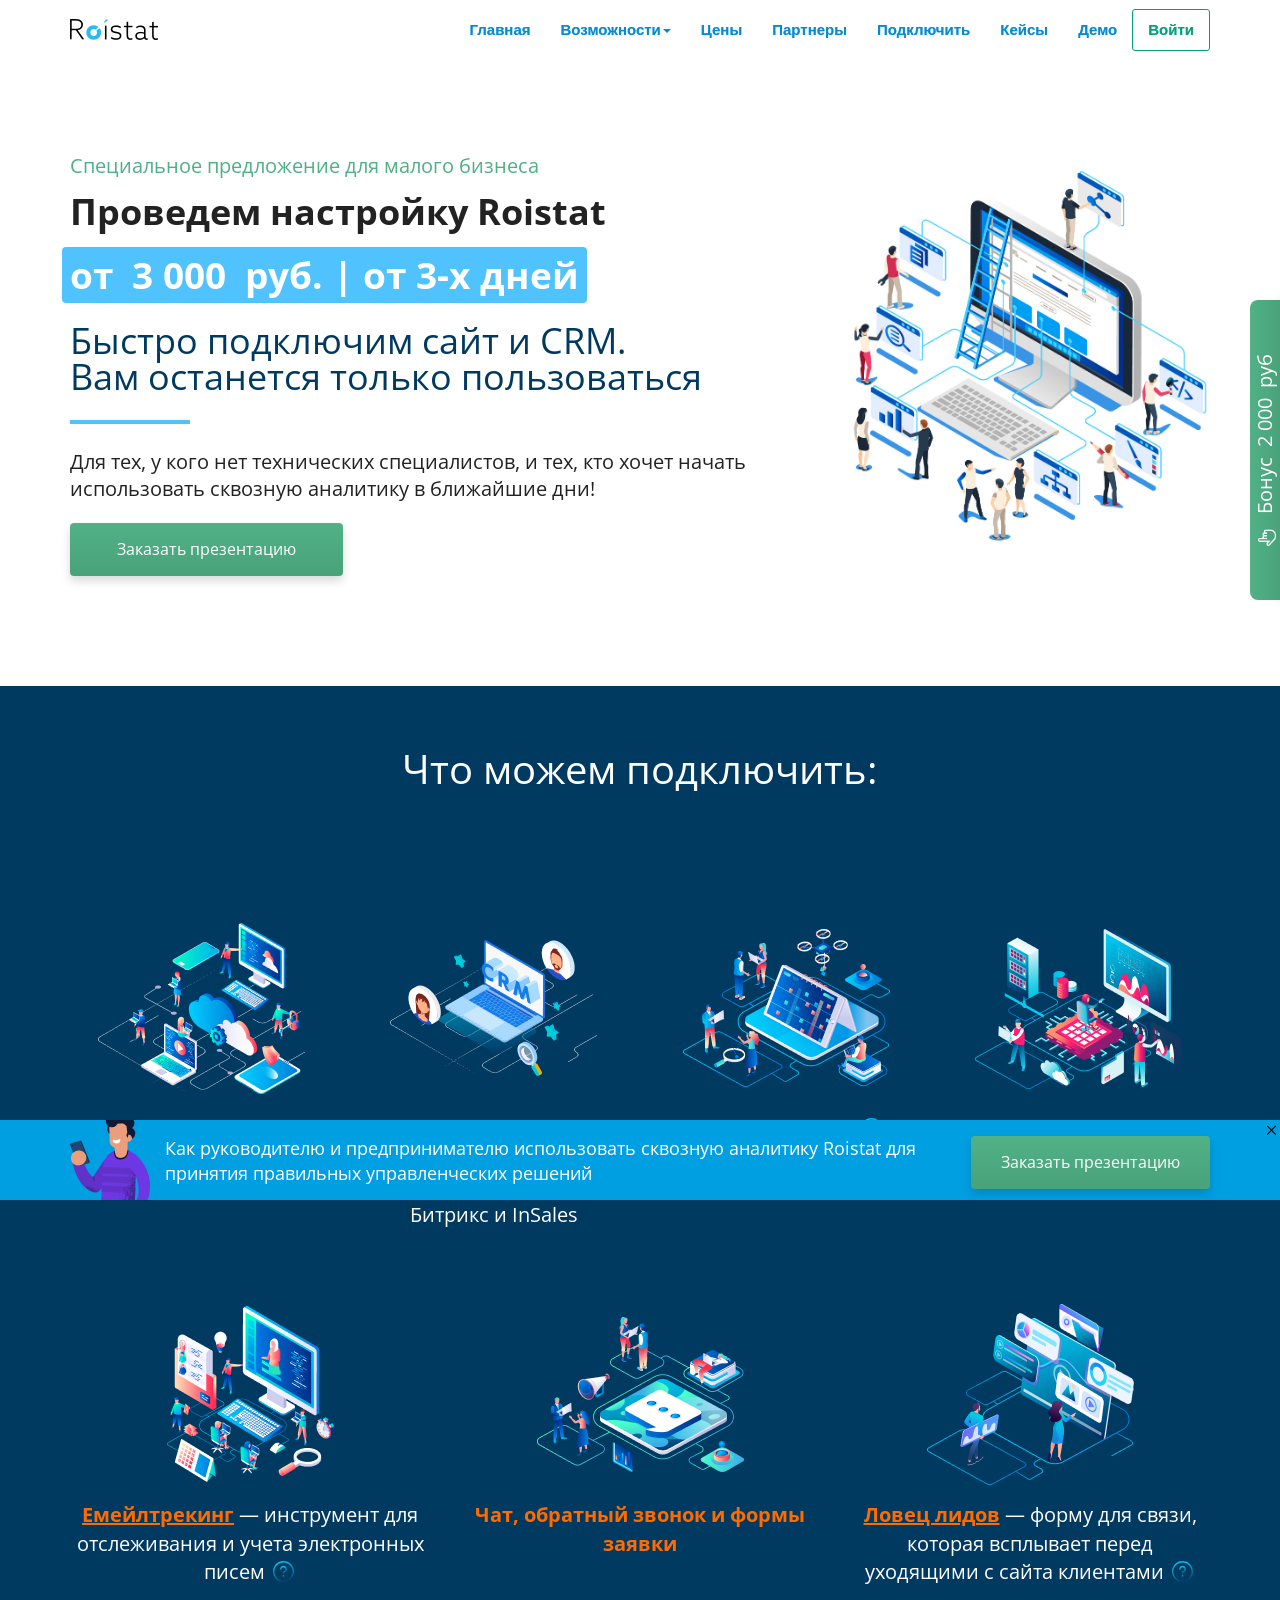
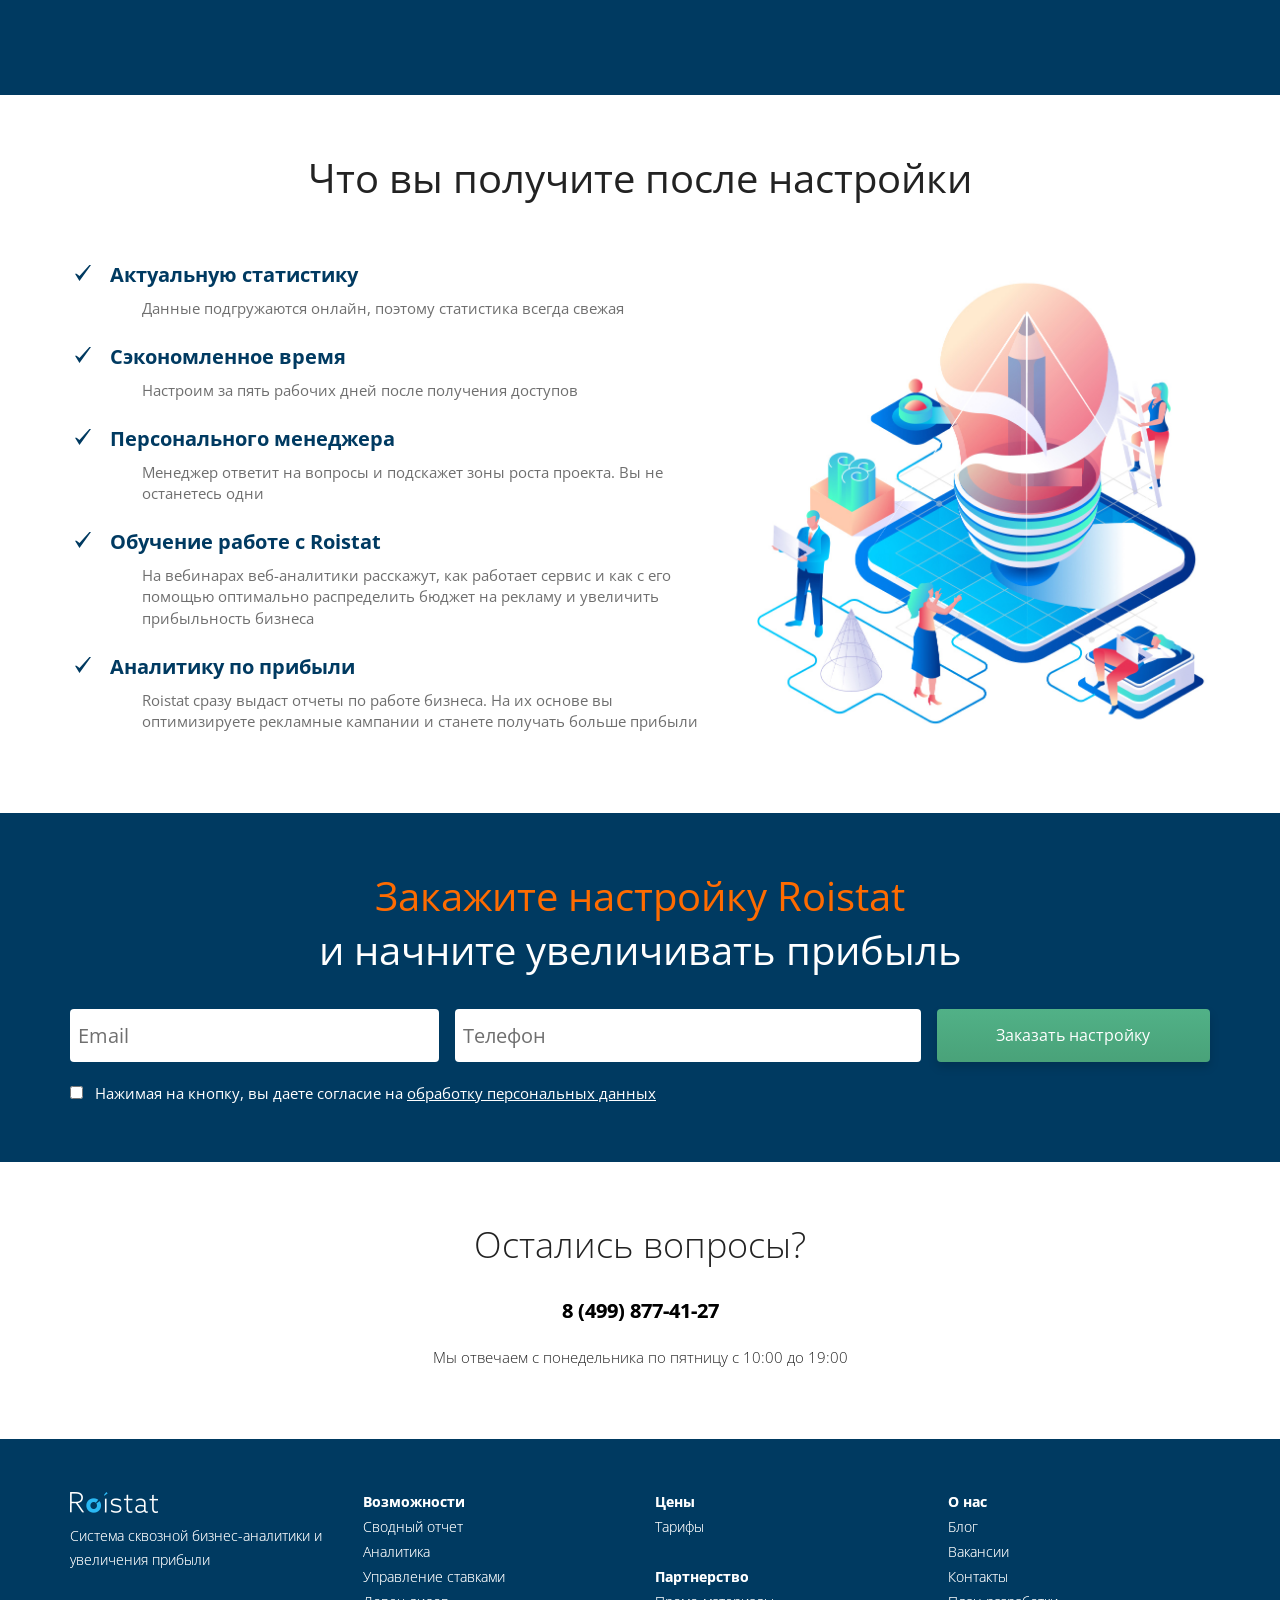
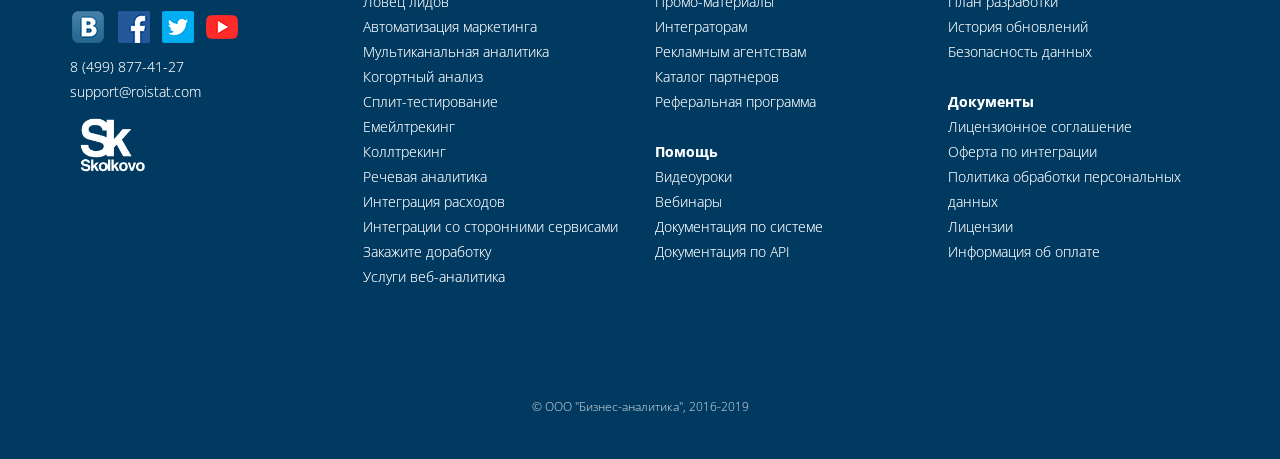
==== commit 79231aa1: "no message" ====
--- a/index.html
+++ b/index.html
@@ -1,25 +1,22 @@
 <!doctype html>
-<!--[if lt IE 7]>			<html class="no-js lt-ie9 lt-ie8 lt-ie7" lang=""> <![endif]-->
-<!--[if IE 7]>				 <html class="no-js lt-ie9 lt-ie8" lang=""> <![endif]-->
-<!--[if IE 8]>				 <html class="no-js lt-ie9" lang=""> <![endif]-->
-<!--[if gt IE 8]><!--> <html class="no-js" lang=""> <!--<![endif]-->
-		<head>
-				<meta charset="utf-8">
-				<meta http-equiv="X-UA-Compatible" content="IE=edge,chrome=1">
-				<title></title>
-				<meta name="description" content="">
-				<meta name="viewport" content="width=device-width, initial-scale=1">
-
-				<link rel="shortcut icon" href="favicon.ico" type="image/x-icon">
-
-				<link rel="stylesheet" href="css/bootstrap.min.css">
-				<link rel="stylesheet" href="css/headerfooter.css">
-				<link rel="stylesheet" href="css/main.css">
-		</head>
-		<body>
-				<!--[if lt IE 8]>
-						<p class="browserupgrade">You are using an <strong>outdated</strong> browser. Please <a href="http://browsehappy.com/">upgrade your browser</a> to improve your experience.</p>
-				<![endif]-->
+<html lang="ru">
+	<head>
+			<meta charset="utf-8">
+			<meta http-equiv="X-UA-Compatible" content="IE=edge,chrome=1">
+			<title></title>
+			<meta name="description" content="">
+			<meta name="viewport" content="width=device-width, initial-scale=1">
+
+			<link rel="shortcut icon" href="favicon.ico" type="image/x-icon">
+
+			<link rel="stylesheet" href="css/bootstrap.min.css">
+			<link rel="stylesheet" href="css/headerfooter.css">
+			<link rel="stylesheet" href="css/main.css">
+	</head>
+	<body>
+	<!--[if lt IE 8]>
+			<p class="browserupgrade">You are using an <strong>outdated</strong> browser. Please <a href="http://browsehappy.com/">upgrade your browser</a> to improve your experience.</p>
+	<![endif]-->
 <div class="overlay js-overlay"></div>
 
 <div class="modal js-modal">
@@ -81,22 +78,6 @@
 		<img class="answer-image js-answer-image">
 		<p class="answer-text js-answer-text"></p>
 	</div>
-	<!-- <script>
-		window.onload = function(){
-			let loc = document.getElementById("1301595dcac97f1689d");
-			loc.value = window.location.href;
-			let ref = document.getElementById("1301595dcac97f1689dref");
-			ref.value = document.referrer;
-		}
-	</script>
-	<script async defer>
-		window.onload = function(){
-			let statUrl = "https://edu.roistat.com/stat/counter?ref=" + encodeURIComponent(document.referrer)
-				+ "&loc=" + encodeURIComponent(document.location.href);
-			document.getElementById('gccounterImgContainer').innerHTML
-				= "<img width=1 height=1 style='display:none' id='gccounterImg' src='" + statUrl + "'/>";
-		}
-	</script> -->
 </div>
 
 <nav class="navbar navbar-fixed-top navbar-default navbar-top">
@@ -112,57 +93,38 @@
 				<a class="navbar-logo" href="/ru/">
 					<img src="img/logo_black.png" alt="Roistat">
 				</a>
-				<!-- <a href="tel:+74998774127" class="roistat-phone navbar-phone hidden-xs">8 (499) 877-41-27</a> -->
-			</div>
-			<!-- <div class="navbar-phone-container hidden-lg hidden-md hidden-sm">
-				<a href="tel:+74998774127" class="roistat-phone navbar-phone">8 (499) 877-41-27</a>
-			</div> -->
+			</div>
 		</div>
 
 		<div id="navbar" class="collapse navbar-collapse navbar-right" aria-expanded="false">
 			<ul class="nav navbar-nav js-nav-pjax">
-				<li class="hidden-sm"><a href="/ru/" data-pjax-container="#main">Главная</a></li>
+				<li class="hidden-sm"><a href="/ru/">Главная</a></li>
 				<li class="dropdown">
 					<a href="#" class="dropdown-toggle" data-toggle="dropdown" role="button" aria-haspopup="true" aria-expanded="false">Возможности<span class="caret"></span></a>
 					<ul class="dropdown-menu">
-						<li><a href="/ru/features/dashboard" data-pjax-container="#main">Сводный отчет</a></li>
-						<li><a href="/ru/features/analytics" data-pjax-container="#main">Аналитика</a></li>
-						<li><a href="/ru/features/bid-manager" data-pjax-container="#main">Управление ставками</a></li>
-						<li><a href="/ru/features/lead-hunter" data-pjax-container="#main">Ловец лидов</a></li>
-						<li><a href="/ru/features/automation" data-pjax-container="#main">Автоматизация маркетинга</a></li>
-						<li><a href="/ru/features/multi-channel-analytics" data-pjax-container="#main">Мультиканальная аналитика</a></li>
-						<li><a href="/ru/features/cohorts" data-pjax-container="#main">Когортный анализ</a></li>
-						<li><a href="/ru/features/split-testing" data-pjax-container="#main">Сплит-тестирование</a></li>
-						<li><a href="/ru/features/emailtracking" data-pjax-container="#main">Емейлтрекинг</a></li>
-						<li><a href="/ru/features/calltracking" data-pjax-container="#main">Коллтрекинг</a></li>
-						<li><a href="/ru/features/speech-analytics" data-pjax-container="#main">Речевая аналитика</a></li>
-						<li><a href="/ru/features/marketing-channels" data-pjax-container="#main">Интеграция расходов</a></li>
-						<li><a href="/ru/features/integrations" data-pjax-container="#main">Интеграции со сторонними сервисами</a></li>
-						<li><a href="/ru/features/feature-request" data-pjax-container="#main">Закажите доработку</a></li>
-						<li><a href="/ru/features/audit" data-pjax-container="#main">Услуги веб-аналитика</a></li>
+						<li><a href="/ru/features/dashboard">Сводный отчет</a></li>
+						<li><a href="/ru/features/analytics">Аналитика</a></li>
+						<li><a href="/ru/features/bid-manager">Управление ставками</a></li>
+						<li><a href="/ru/features/lead-hunter">Ловец лидов</a></li>
+						<li><a href="/ru/features/automation">Автоматизация маркетинга</a></li>
+						<li><a href="/ru/features/multi-channel-analytics">Мультиканальная аналитика</a></li>
+						<li><a href="/ru/features/cohorts">Когортный анализ</a></li>
+						<li><a href="/ru/features/split-testing">Сплит-тестирование</a></li>
+						<li><a href="/ru/features/emailtracking">Емейлтрекинг</a></li>
+						<li><a href="/ru/features/calltracking">Коллтрекинг</a></li>
+						<li><a href="/ru/features/speech-analytics">Речевая аналитика</a></li>
+						<li><a href="/ru/features/marketing-channels">Интеграция расходов</a></li>
+						<li><a href="/ru/features/integrations">Интеграции со сторонними сервисами</a></li>
+						<li><a href="/ru/features/feature-request">Закажите доработку</a></li>
+						<li><a href="/ru/features/audit">Услуги веб-аналитика</a></li>
 					</ul>
 				</li>
-				<li><a href="/ru/price" data-pjax-container="#main">Цены</a></li>
-				<li><a href="/ru/partners/referral" data-pjax-container="#main">Партнеры</a></li>
-				<li class="hidden-md hidden-sm"><a href="/ru/connection" data-pjax-container="#main">Подключить</a></li>
+				<li><a href="/ru/price">Цены</a></li>
+				<li><a href="/ru/partners/referral">Партнеры</a></li>
+				<li class="hidden-md hidden-sm"><a href="/ru/connection">Подключить</a></li>
 				<li class="hidden-sm"><a href="https://roistat.com/ru/blog/category/keysy" target="_blank">Кейсы</a></li>
 				<li class="hidden-sm"><a onclick="fbq('track', 'InitiateCheckout'); roistat.event.send('roistat_button'); ym(24840335, 'reachGoal', 'fast_start_button'); ga('send', 'event', 'roistat_button', 'click');" href="" class="demobutton js-register-href">Демо</a></li>
 				<li><a onclick="fbq('track', 'InitiateCheckout'); roistat.event.send('roistat_button'); ym(24840335, 'reachGoal', 'fast_start_button'); ga('send', 'event', 'roistat_button', 'click');" href="" class="navbar-nav__reg-button border js-register-href">Войти</a></li>
-				<!-- <li class="dropdown language-select js-nav-pjax hidden-sm active">
-					<a href="#" class="dropdown-toggle js-switch-language" data-toggle="dropdown" role="button" aria-haspopup="true" aria-expanded="false"><span class="glyphicon glyphicon-globe"></span> RU <span class="caret"></span></a>
-					<ul class="dropdown-menu">
-						<li>
-						<a href="/features/usability" data-lang="en" class="js-lang-button">
-							<span>EN</span> - English
-						</a>
-					</li>
-						<li class="active">
-						<a href="/ru/features/usability" data-lang="ru" class="js-lang-button">
-							<span>RU</span> - Русский
-						</a>
-					</li>
-				</ul>
-				</li> -->
 			</ul>
 		</div>
 	</div>
@@ -170,210 +132,217 @@
 
 <div class="article">
 
-<div class="floor1">
-	<div class="container">
-		<div class="row">
-			<div class="col-sm-8 floor1-textbl">
-				<span class="floor1-head1">Специальное предложение для малого бизнеса</span>
-				<h1 class="floor1-head2">Проведем базовую настройку Roistat</h1>
-				<span class="floor1-head3">от&ensp;3 000&ensp;руб.<!-- &#x20bd; --> | от 3-х дней</span>
-				<span class="floor1-head4">Быстро подключим сайт и&nbsp;CRM. Вам&nbsp;останется только пользоваться</span>
-				<div class="floor1-line"></div>
-				<p class="floor1-head5">Для тех, у кого нет технических специалистов, и тех, кто  хочет начать использовать сквозную аналитику в ближайшие дни!</p>
-				<div class="floor1-buttonbl">
-					<button class="js-open-modal" onclick="fbq('track', 'InitiateCheckout'); roistat.event.send('roistat_button'); ym(24840335, 'reachGoal', 'fast_start_button'); ga('send', 'event', 'roistat_button', 'click');">Заказать презентацию</button>
-				</div>
-			</div>
-			<div class="col-sm-4">
-				<div class="floor1-bg">
-					<img src="img/fl1bg.jpg" alt="">
-				</div>
-			</div>
-		</div>
-	</div>
-</div>
-
-<div class="floor2 bluebg">
-	<div class="container">
-		<h2>Что можем подключить:</h2>
-		<div class="row floor2-items">
-			<div class="floor2-item floor2item col-sm-3">
-				<div class="floor2item-imgbl dt">
-					<div class="dtc">
-						<img src="img/fl2item1.png" alt="">
-					</div>
-				</div>
-				<div class="floor2item-textbl">
-					<span class="floor2item-textbl_orange">Сайты</span><span class="floor2item-textbl_white"> — самописные, созданные с помощью конструктора или CMS</span>
-				</div>
-			</div>
-			<div class="floor2-item floor2item col-sm-3">
-				<div class="floor2item-imgbl dt">
-					<div class="dtc">
-						<img src="img/fl2item2.png" alt="">
-					</div>
-				</div>
-				<div class="floor2item-textbl">
-					<span class="floor2item-textbl_orange">CRM:</span><span class="floor2item-textbl_white"> Битрикс24, amoCRM, RetailCRM, МойСклад, Мегаплан, 1С-Битрикс и InSales</span>
-				</div>
-			</div>
-			<div class="floor2-item floor2item col-sm-3">
-				<div class="floor2item-imgbl dt">
-					<div class="dtc">
-						<img src="img/fl2item3.png" alt="">
-					</div>
-				</div>
-				<div class="floor2item-textbl">
-					<span class="floor2item-textbl_orange">Google таблицы</span><span class="floor2item-textbl_white"></span>
-					<div class="help">
-						<div class="help-icon"></div>
-						<span class="help-text help-text_right">Решение подойдет, если вы не&nbsp;ведете учет заявок в&nbsp;CRM или&nbsp;CMS.</span>
-					</div>
-				</div>
-			</div>
-			<div class="floor2-item floor2item col-sm-3">
-				<div class="floor2item-imgbl dt">
-					<div class="dtc">
-						<img src="img/fl2item4.png" alt="">
-					</div>
-				</div>
-				<div class="floor2item-textbl">
-					<span class="floor2item-textbl_orange"><a href="/ru/features/calltracking">Коллтрекинг</a></span><span class="floor2item-textbl_white"> — систему аналитики источников звонков</span>
-					<div class="help">
-						<div class="help-icon"></div>
-						<span class="help-text help-text_right">Рекомендуем подключить, если более 15% обращений поступает по&nbsp;звонкам.</span>
-					</div>
-				</div>
-			</div>
-			<div class="floor2-item floor2item col-sm-4">
-				<div class="floor2item-imgbl dt">
-					<div class="dtc">
-						<img src="img/fl2item5.png" alt="">
-					</div>
-				</div>
-				<div class="floor2item-textbl">
-					<span class="floor2item-textbl_orange"><a href="/ru/features/emailtracking">Емейлтрекинг</a></span><span class="floor2item-textbl_white"> — инструмент для отслеживания и учета электронных писем</span>
-					<div class="help">
-						<div class="help-icon"></div>
-						<span class="help-text help-text_right">Необходим для компании, в&nbsp;которой клиенты предпочитают оставлять заявки по&nbsp;электронной почте.</span>
-					</div>
-				</div>
-			</div>
-			<div class="floor2-item floor2item col-sm-4">
-				<div class="floor2item-imgbl dt">
-					<div class="dtc">
-						<img src="img/fl2item6.png" alt="">
-					</div>
-				</div>
-				<div class="floor2item-textbl">
-					<span class="floor2item-textbl_orange">Чат, обратный звонок и формы заявки</span><span class="floor2item-textbl_white"></span>
-				</div>
-			</div>
-			<div class="floor2-item floor2item col-sm-4">
-				<div class="floor2item-imgbl dt">
-					<div class="dtc">
-						<img src="img/fl2item7.png" alt="">
-					</div>
-				</div>
-				<div class="floor2item-textbl">
-					<span class="floor2item-textbl_orange"><a href="/ru/features/lead-hunter">Ловец лидов</a></span><span class="floor2item-textbl_white"> — форму для связи, которая всплывает перед уходящими с сайта клиентами</span>
-					<div class="help">
-						<div class="help-icon"></div>
-						<span class="help-text help-text_right">Вернет вам 7% клиентов, уходящих с&nbsp;сайта</span>
-					</div>
-				</div>
-			</div>
-		</div>
-	</div>
-</div>
-
-<div class="floor3">
-	<div class="container">
-		<h2>Что вы получите после Базовой настройки</h2>
-	</div>
-	<div class="container">
-		<div class="row">
-			<div class="col-sm-7">
-				<ul class="floor3-list">
-					<li class="floor3-item floor3item">
-						<span class="floor3item_head">Актуальную статистику</span>
-						<p class="floor3item_text">Данные подгружаются онлайн, поэтому статистика всегда свежая</p>
-					</li>
-					<li class="floor3-item floor3item">
-						<span class="floor3item_head">Сэкономленное время</span>
-						<p class="floor3item_text">Настроим за пять рабочих дней после получения доступов</p>
-					</li>
-					<li class="floor3-item floor3item">
-						<span class="floor3item_head">Персонального менеджера</span>
-						<p class="floor3item_text">Менеджер ответит на вопросы и подскажет зоны роста проекта. Вы не останетесь одни</p>
-					</li>
-					<li class="floor3-item floor3item">
-						<span class="floor3item_head">Обучение работе с Roistat</span>
-						<p class="floor3item_text">На вебинарах веб-аналитики расскажут, как работает сервис и как с его помощью оптимально распределить бюджет на рекламу и увеличить прибыльность бизнеса</p>
-					</li>
-					<li class="floor3-item floor3item">
-						<span class="floor3item_head">Аналитику по прибыли</span>
-						<p class="floor3item_text">Roistat сразу выдаст отчеты по работе бизнеса. На их основе вы оптимизируете рекламные кампании и станете получать больше прибыли</p>
-					</li>
-				</ul>
-			</div>
-			<div class="col-sm-5">
-				<div class="floor3-bg">
-					<img src="img/fl3bg.jpg" alt="">
-				</div>
-			</div>
-		</div>
-	</div>
-</div>
-
-<div class="floor4 bluebg">
-	<div class="container js-answer">
-		<h2><span class="orange">Закажите базовую настройку</span><br>и начните увеличивать прибыль</h2>
-		<form data-action="https://roistat.com/ml/leadhunter/scripts/send.php" class="floor4-form">
+	<div class="floor1">
+		<div class="container">
 			<div class="row">
-				<div class="col-sm-4"><input class="input__email" type="text" name="email" placeholder="Email"></div>
-				<div class="col-sm-5"><input class="input__phone" type="text" name="number" placeholder="Телефон"></div>
-				<div class="col-sm-3"><button class="js-submit-data" type="submit">Заказать настройку</button></div>
-			</div>
-			<div class="floor4-agreecheck">
-				<input id="agreecheck1" type="checkbox" class="checkbox__input js-checkbox__input"><label for="agreecheck1">Нажимая на кнопку, вы даете согласие на <a href="/ru/license/integration">обработку персональных данных</a></label>
-			</div>
-			<p class="oksend"></p>
-		</form>
-	</div>
-</div>
-
-<div class="bottombl closed">
-	<div class="x closeblock"></div>
-	<div class="container">
-		<div class="row">
-			<div class="col-sm-9">
-				<p>Как руководителю и предпринимателю использовать сквозную аналитику Roistat для принятия правильных управленческих решений</p>
-			</div>
-			<div class="col-sm-3">
-				<div class="bottombl-buttonbl">
-					<button class="js-open-modal" onclick="fbq('track', 'InitiateCheckout'); roistat.event.send('roistat_button'); ym(24840335, 'reachGoal', 'fast_start_button'); ga('send', 'event', 'roistat_button', 'click');">Заказать презентацию</button>
-				</div>
-			</div>
-		</div>
-	</div>
-</div>
-
-<div class="sidebl">
-	<div class="sidebl-label"><img src="img/pointer.png" style="height: 18px; margin-right: 15px;" alt="">Бонус&ensp;2 000&ensp;руб<!-- <img src="img/waicon.png" style="height: 16px; margin-left: 15px;" alt=""> --></div>
-	<div class="formobile">
-		<span class="sidebl-textbl">Узнайте больше о Базовой настройке в <span class="green">WhastApp</span></span>
-		<div class="whatsappbuttonbl">
-			<a onclick="fbq('track', 'InitiateCheckout'); roistat.event.send('roistat_button'); ym(24840335, 'reachGoal', 'fast_start_button'); ga('send', 'event', 'roistat_button', 'click');" href="https://myautobot.ru/l/qfo00bd" class="whatsappbutton button">2 000&ensp;руб. на аналитику<img src="img/waicon.png" style="height: 16px; margin-left: 5px;" alt=""></a>
-			<p>В 1 клик в <a href="https://myautobot.ru/l/qfo00bd" class="green">WhatsApp</a></p>
-		</div>
-	</div>
-	<div class="fordesktop">
-		<span class="sidebl-textbl">Сканируйте QR-код, чтобы узнать больше о Базовой настройке</span>
-		<div class="qrcodebl"><img src="img/qr-code5.gif" alt=""></div>
-		<p>В 1 клик в <span class="green">WhatsApp</span></p>
-	</div>
-</div>
+				<div class="col-sm-8 floor1-textbl">
+					<span class="floor1-head1">Специальное предложение для малого бизнеса</span>
+					<h1 class="floor1-head2">Проведем настройку Roistat</h1>
+					<span class="floor1-head3">от&ensp;3 000&ensp;руб.<!-- &#x20bd; --> | от 3-х дней</span>
+					<span class="floor1-head4">Быстро подключим сайт и&nbsp;CRM. Вам&nbsp;останется только пользоваться</span>
+					<div class="floor1-line"></div>
+					<p class="floor1-head5">Для тех, у кого нет технических специалистов, и тех, кто  хочет начать использовать сквозную аналитику в ближайшие дни!</p>
+					<div class="floor1-buttonbl">
+						<button class="js-open-modal" onclick="fbq('track', 'InitiateCheckout'); roistat.event.send('roistat_button'); ym(24840335, 'reachGoal', 'fast_start_button'); ga('send', 'event', 'roistat_button', 'click');">Заказать презентацию</button>
+					</div>
+				</div>
+				<div class="col-sm-4">
+					<div class="floor1-bg">
+						<img src="img/fl1bg.jpg" alt="">
+					</div>
+				</div>
+			</div>
+		</div>
+	</div>
+
+	<div class="floor2 bluebg">
+		<div class="container">
+			<h2>Что можем подключить:</h2>
+			<div class="row floor2-items">
+				<div class="floor2-item floor2item col-sm-3">
+					<div class="floor2item-imgbl dt">
+						<div class="dtc">
+							<img src="img/fl2item1.png" alt="">
+						</div>
+					</div>
+					<div class="floor2item-textbl">
+						<span class="floor2item-textbl_orange">Сайты</span><span class="floor2item-textbl_white"> — самописные, созданные с помощью конструктора или CMS</span>
+					</div>
+				</div>
+				<div class="floor2-item floor2item col-sm-3">
+					<div class="floor2item-imgbl dt">
+						<div class="dtc">
+							<img src="img/fl2item2.png" alt="">
+						</div>
+					</div>
+					<div class="floor2item-textbl">
+						<span class="floor2item-textbl_orange">CRM:</span><span class="floor2item-textbl_white"> Битрикс24, amoCRM, RetailCRM, МойСклад, Мегаплан, 1С-Битрикс и InSales</span>
+					</div>
+				</div>
+				<div class="floor2-item floor2item col-sm-3">
+					<div class="floor2item-imgbl dt">
+						<div class="dtc">
+							<img src="img/fl2item3.png" alt="">
+						</div>
+					</div>
+					<div class="floor2item-textbl">
+						<span class="floor2item-textbl_orange">Google таблицы</span><span class="floor2item-textbl_white"></span>
+						<div class="help">
+							<div class="help-icon"></div>
+							<span class="help-text help-text_right">Решение подойдет, если вы не&nbsp;ведете учет заявок в&nbsp;CRM или&nbsp;CMS.</span>
+						</div>
+					</div>
+				</div>
+				<div class="floor2-item floor2item col-sm-3">
+					<div class="floor2item-imgbl dt">
+						<div class="dtc">
+							<img src="img/fl2item4.png" alt="">
+						</div>
+					</div>
+					<div class="floor2item-textbl">
+						<span class="floor2item-textbl_orange"><a href="/ru/features/calltracking">Коллтрекинг</a></span><span class="floor2item-textbl_white"> — систему аналитики источников звонков</span>
+						<div class="help">
+							<div class="help-icon"></div>
+							<span class="help-text help-text_right">Рекомендуем подключить, если более 15% обращений поступает по&nbsp;звонкам.</span>
+						</div>
+					</div>
+				</div>
+				<div class="floor2-item floor2item col-sm-4">
+					<div class="floor2item-imgbl dt">
+						<div class="dtc">
+							<img src="img/fl2item5.png" alt="">
+						</div>
+					</div>
+					<div class="floor2item-textbl">
+						<span class="floor2item-textbl_orange"><a href="/ru/features/emailtracking">Емейлтрекинг</a></span><span class="floor2item-textbl_white"> — инструмент для отслеживания и учета электронных писем</span>
+						<div class="help">
+							<div class="help-icon"></div>
+							<span class="help-text help-text_right">Необходим для компании, в&nbsp;которой клиенты предпочитают оставлять заявки по&nbsp;электронной почте.</span>
+						</div>
+					</div>
+				</div>
+				<div class="floor2-item floor2item col-sm-4">
+					<div class="floor2item-imgbl dt">
+						<div class="dtc">
+							<img src="img/fl2item6.png" alt="">
+						</div>
+					</div>
+					<div class="floor2item-textbl">
+						<span class="floor2item-textbl_orange">Чат, обратный звонок и формы заявки</span><span class="floor2item-textbl_white"></span>
+					</div>
+				</div>
+				<div class="floor2-item floor2item col-sm-4">
+					<div class="floor2item-imgbl dt">
+						<div class="dtc">
+							<img src="img/fl2item7.png" alt="">
+						</div>
+					</div>
+					<div class="floor2item-textbl">
+						<span class="floor2item-textbl_orange"><a href="/ru/features/lead-hunter">Ловец лидов</a></span><span class="floor2item-textbl_white"> — форму для связи, которая всплывает перед уходящими с сайта клиентами</span>
+						<div class="help">
+							<div class="help-icon"></div>
+							<span class="help-text help-text_right">Вернет вам 7% клиентов, уходящих с&nbsp;сайта</span>
+						</div>
+					</div>
+				</div>
+			</div>
+		</div>
+	</div>
+
+	<div class="floor3">
+		<div class="container">
+			<h2>Что вы получите после настройки</h2>
+		</div>
+		<div class="container">
+			<div class="row">
+				<div class="col-sm-7">
+					<ul class="floor3-list">
+						<li class="floor3-item floor3item">
+							<span class="floor3item_head">Актуальную статистику</span>
+							<p class="floor3item_text">Данные подгружаются онлайн, поэтому статистика всегда свежая</p>
+						</li>
+						<li class="floor3-item floor3item">
+							<span class="floor3item_head">Сэкономленное время</span>
+							<p class="floor3item_text">Настроим за пять рабочих дней после получения доступов</p>
+						</li>
+						<li class="floor3-item floor3item">
+							<span class="floor3item_head">Персонального менеджера</span>
+							<p class="floor3item_text">Менеджер ответит на вопросы и подскажет зоны роста проекта. Вы не останетесь одни</p>
+						</li>
+						<li class="floor3-item floor3item">
+							<span class="floor3item_head">Обучение работе с Roistat</span>
+							<p class="floor3item_text">На вебинарах веб-аналитики расскажут, как работает сервис и как с его помощью оптимально распределить бюджет на рекламу и увеличить прибыльность бизнеса</p>
+						</li>
+						<li class="floor3-item floor3item">
+							<span class="floor3item_head">Аналитику по прибыли</span>
+							<p class="floor3item_text">Roistat сразу выдаст отчеты по работе бизнеса. На их основе вы оптимизируете рекламные кампании и станете получать больше прибыли</p>
+						</li>
+					</ul>
+				</div>
+				<div class="col-sm-5">
+					<div class="floor3-bg">
+						<img src="img/fl3bg.jpg" alt="">
+					</div>
+				</div>
+			</div>
+		</div>
+	</div>
+
+	<div class="floor4 bluebg">
+		<div class="container js-answer">
+			<h2><span class="orange">Закажите настройку Roistat</span><br>и начните увеличивать прибыль</h2>
+			<form data-action="https://roistat.com/ml/leadhunter/scripts/send.php" class="floor4-form">
+				<div class="row">
+					<div class="col-sm-4">
+						<input class="input__email" type="text" name="email" placeholder="Email">
+					</div>
+					<div class="col-sm-5">
+						<input class="input__phone" type="text" name="number" placeholder="Телефон">
+					</div>
+					<div class="col-sm-3">
+						<button class="js-submit-data" type="submit">Заказать настройку</button>
+					</div>
+				</div>
+				<div class="floor4-agreecheck">
+					<input id="agreecheck1" type="checkbox" class="checkbox__input js-checkbox__input">
+					<label for="agreecheck1">Нажимая на кнопку, вы даете согласие на <a href="/ru/license/integration">обработку персональных данных</a></label>
+				</div>
+				<p class="oksend"></p>
+			</form>
+		</div>
+	</div>
+
+	<div class="bottombl closed">
+		<div class="x closeblock"></div>
+		<div class="container">
+			<div class="row">
+				<div class="col-sm-9">
+					<p>Как руководителю и предпринимателю использовать сквозную аналитику Roistat для принятия правильных управленческих решений</p>
+				</div>
+				<div class="col-sm-3">
+					<div class="bottombl-buttonbl">
+						<button class="js-open-modal" onclick="fbq('track', 'InitiateCheckout'); roistat.event.send('roistat_button'); ym(24840335, 'reachGoal', 'fast_start_button'); ga('send', 'event', 'roistat_button', 'click');">Заказать презентацию</button>
+					</div>
+				</div>
+			</div>
+		</div>
+	</div>
+
+	<div class="sidebl">
+		<div class="sidebl-label"><img src="img/pointer.png" style="height: 18px; margin-right: 15px;" alt="">Бонус&ensp;2 000&ensp;руб</div>
+		<div class="formobile">
+			<span class="sidebl-textbl">Узнайте больше о Базовой настройке в <span class="green">WhastApp</span></span>
+			<div class="whatsappbuttonbl">
+				<a onclick="fbq('track', 'InitiateCheckout'); roistat.event.send('roistat_button'); ym(24840335, 'reachGoal', 'fast_start_button'); ga('send', 'event', 'roistat_button', 'click');" href="https://myautobot.ru/l/qfo00bd" class="whatsappbutton button">2 000&ensp;руб. на аналитику<img src="img/waicon.png" style="height: 16px; margin-left: 5px;" alt=""></a>
+				<p>В 1 клик в <a href="https://myautobot.ru/l/qfo00bd" class="green">WhatsApp</a></p>
+			</div>
+		</div>
+		<div class="fordesktop">
+			<span class="sidebl-textbl">Сканируйте QR-код, чтобы узнать больше о Базовой настройке</span>
+			<div class="qrcodebl"><img src="img/qr-code5.gif" alt=""></div>
+			<p>В 1 клик в <span class="green">WhatsApp</span></p>
+		</div>
+	</div>
 
 </div><!-- article -->
 
@@ -382,7 +351,6 @@
 		<h2>Остались вопросы?</h2>
 		<p>
 			<b><a href="tel:+74998774127" class="roistat-phone tel">8 (499) 877-41-27</a></b><br>
-			<!-- <a href="mailto:support@roistat.com">support@roistat.com</a> -->
 			<br>
 			Мы отвечаем с понедельника по пятницу с 10:00 до 19:00
 		</p>
@@ -395,7 +363,6 @@
 			<div class="col-md-3 col-xs-6">
 				<img src="img/logo_transparent.png" alt="Roistat - Система сквозной бизнес-аналитики и увеличения прибыли"><br>
 				<p style="font-size: 14px; line-height: 24px; margin-top: 10px">Система сквозной бизнес-аналитики и увеличения прибыли</p><br>
-				<!--a target="_blank" class="appstore-icon appstore-icon-ru" href="https://roistat.com/ios"></a-->
 				<a target="_blank" href="https://vk.com/roistat"><i class="icon40 i53"></i></a>
 				<a target="_blank" href="https://www.facebook.com/roistat"><i class="icon40 i13"></i></a>
 				<a target="_blank" href="https://twitter.com/roistatcom"><i class="icon40 i43"></i></a>
@@ -403,7 +370,6 @@
 				<br>
 				<a class="roistat-phone" href="tel:+74998774127">8 (499) 877-41-27</a><br>
 				<a href="mailto:support@roistat.com">support@roistat.com</a><br>
-				<!--div class="text-left">пн-пт: 10:00-19:00 мск</div-->
 				<div>
 					<a href="https://sk.ru" rel="nofollow"><img class="sk-logo" src="img/skolkovo.png" alt="skolkovo"></a>
 					<iframe id='frame-duns' class="frame-duns" src='https://dunsregistered.dnb.com/SealAuthentication.aspx?Cid=1' width='114px' height='97px' frameborder='0' scrolling='no' allowtransparency='true' ></iframe>
@@ -412,33 +378,33 @@
 
 			<div class="col-md-3 col-xs-6">
 				<b>Возможности</b><br>
-				<a href="/ru/features/dashboard" data-pjax-container="#main">Сводный отчет</a><br>
-				<a href="/ru/features/analytics" data-pjax-container="#main">Аналитика</a><br>
-				<a href="/ru/features/bid-manager" data-pjax-container="#main">Управление ставками</a><br>
-				<a href="/ru/features/lead-hunter" data-pjax-container="#main">Ловец лидов</a><br>
-				<a href="/ru/features/automation" data-pjax-container="#main">Автоматизация маркетинга</a><br>
-				<a href="/ru/features/multi-channel-analytics" data-pjax-container="#main">Мультиканальная аналитика</a><br>
-				<a href="/ru/features/cohorts" data-pjax-container="#main">Когортный анализ</a><br>
-				<a href="/ru/features/split-testing" data-pjax-container="#main">Сплит-тестирование</a><br>
-				<a href="/ru/features/emailtracking" data-pjax-container="#main">Емейлтрекинг</a><br>
-				<a href="/ru/features/calltracking" data-pjax-container="#main">Коллтрекинг</a><br>
-				<a href="/ru/features/speech-analytics" data-pjax-container="#main">Речевая аналитика</a><br>
-				<a href="/ru/features/marketing-channels" data-pjax-container="#main">Интеграция расходов</a><br>
-				<a href="/ru/features/integrations" data-pjax-container="#main">Интеграции со сторонними сервисами</a><br>
-				<a href="/ru/features/feature-request" data-pjax-container="#main">Закажите доработку</a><br>
-				<a href="/ru/features/audit" data-pjax-container="#main">Услуги веб-аналитика</a><br>
+				<a href="/ru/features/dashboard">Сводный отчет</a><br>
+				<a href="/ru/features/analytics">Аналитика</a><br>
+				<a href="/ru/features/bid-manager">Управление ставками</a><br>
+				<a href="/ru/features/lead-hunter">Ловец лидов</a><br>
+				<a href="/ru/features/automation">Автоматизация маркетинга</a><br>
+				<a href="/ru/features/multi-channel-analytics">Мультиканальная аналитика</a><br>
+				<a href="/ru/features/cohorts">Когортный анализ</a><br>
+				<a href="/ru/features/split-testing">Сплит-тестирование</a><br>
+				<a href="/ru/features/emailtracking">Емейлтрекинг</a><br>
+				<a href="/ru/features/calltracking">Коллтрекинг</a><br>
+				<a href="/ru/features/speech-analytics">Речевая аналитика</a><br>
+				<a href="/ru/features/marketing-channels">Интеграция расходов</a><br>
+				<a href="/ru/features/integrations">Интеграции со сторонними сервисами</a><br>
+				<a href="/ru/features/feature-request">Закажите доработку</a><br>
+				<a href="/ru/features/audit">Услуги веб-аналитика</a><br>
 				<br>
 			</div>
 
 			<div class="col-md-3 col-xs-6 footer-xs-clear">
 				<b>Цены</b><br>
-				<a href="/ru/price" data-pjax-container="#main">Тарифы</a><br><br>
+				<a href="/ru/price">Тарифы</a><br><br>
 				<b>Партнерство</b><br>
-				<a href="/ru/promo" data-pjax-container="#main">Промо-материалы</a><br>
-				<a href="/ru/partners/integrator" data-pjax-container="#main">Интеграторам</a><br>
-				<a href="/ru/partners/agency" data-pjax-container="#main">Рекламным агентствам</a><br>
-				<a href="/ru/partners/marketplace" data-pjax-container="#main">Каталог партнеров</a><br>
-				<a href="/ru/partners/referral" data-pjax-container="#main">Реферальная программа</a><br>
+				<a href="/ru/promo">Промо-материалы</a><br>
+				<a href="/ru/partners/integrator">Интеграторам</a><br>
+				<a href="/ru/partners/agency">Рекламным агентствам</a><br>
+				<a href="/ru/partners/marketplace">Каталог партнеров</a><br>
+				<a href="/ru/partners/referral">Реферальная программа</a><br>
 				<br>
 				<b>Помощь</b><br>
 				<a target="_blank" href="https://www.youtube.com/channel/UCP-9hs-OHYoTh4fNHJ6XvEA/videos">Видеоуроки</a><br>
@@ -451,18 +417,18 @@
 			<div class="col-md-3 col-xs-6">
 				<b>О нас</b><br>
 				<a target="_blank" href="https://roistat.com/ru/blog/">Блог</a><br>
-				<a href="/ru/vacancy" data-pjax-container="#main">Вакансии</a><br>
-				<a href="/ru/contacts" data-pjax-container="#main">Контакты</a><br>
-				<a href="/ru/roadmap" data-pjax-container="#main">План разработки</a><br>
-				<a href="/ru/changelog" data-pjax-container="#main">История обновлений</a><br>
-				<a href="/ru/security" data-pjax-container="#main">Безопасность данных</a><br>
+				<a href="/ru/vacancy">Вакансии</a><br>
+				<a href="/ru/contacts">Контакты</a><br>
+				<a href="/ru/roadmap">План разработки</a><br>
+				<a href="/ru/changelog">История обновлений</a><br>
+				<a href="/ru/security">Безопасность данных</a><br>
 				<br>
 				<b>Документы</b><br>
-				<a href="/ru/license" data-pjax-container="#main">Лицензионное соглашение</a><br>
-				<a href="/ru/license/integration" data-pjax-container="#main">Оферта по интеграции</a><br>
-				<a href="/ru/privacy" data-pjax-container="#main">Политика обработки персональных данных</a><br>
-				<a href="/ru/documents" data-pjax-container="#main">Лицензии</a><br>
-				<a href="/ru/payment-info" data-pjax-container="#main">Информация об оплате</a><br>
+				<a href="/ru/license">Лицензионное соглашение</a><br>
+				<a href="/ru/license/integration">Оферта по интеграции</a><br>
+				<a href="/ru/privacy">Политика обработки персональных данных</a><br>
+				<a href="/ru/documents">Лицензии</a><br>
+				<a href="/ru/payment-info">Информация об оплате</a><br>
 				<br>
 			</div>
 		</div>
@@ -474,37 +440,38 @@
 </footer>
 
 <script>
-!function(f,b,e,v,n,t,s) {
-    if(f.fbq)return;n=f.fbq=function () {
-        n.callMethod?
-        n.callMethod.apply(n,arguments):n.queue.push(arguments)};
-        if(!f._fbq)f._fbq=n;n.push=n;n.loaded=!0;n.version='2.0';
-        n.queue=[];t=b.createElement(e);t.async=!0;
-        t.src=v;s=b.getElementsByTagName(e)[0];
-        s.parentNode.insertBefore(t,s)}(window, document,'script',
-        'https://connect.facebook.net/en_US/fbevents.js');
-        fbq('init', '1860525404053913');
-
-(function(w, d, s, h, id) {
-    w.roistatProjectId = id; w.roistatHost = h;
-    var p = d.location.protocol == "https:" ? "https://" : "http://";
-    var u = /^.*roistat_visit=[^;]+(.*)?$/.test(d.cookie) ? "/dist/module.js" : "/api/site/1.0/"+id+"/init";
-    var js = d.createElement(s); js.charset="UTF-8"; js.async = 1; js.src = p+h+u; var js2 = d.getElementsByTagName(s)[0]; js2.parentNode.insertBefore(js, js2);
-})(window, document, 'script', 'cloud.roistat.com', '86ee03e4ba0f978620d7a0ee0e2e51dc');
-
-!function(){var t=document.createElement("script");t.type="text/javascript",t.async=!0,t.src="https://vk.com/js/api/openapi.js?162",t.onload=function(){VK.Retargeting.Init("VK-RTRG-412502-cCwct"),VK.Retargeting.Hit()},document.head.appendChild(t)}();
-(function(i,s,o,g,r,a,m){i['GoogleAnalyticsObject']=r;i[r]=i[r]||function(){(i[r].q=i[r].q||[]).push(arguments)},i[r].l=1*new Date();a=s.createElement(o), m=s.getElementsByTagName(o)[0];a.async=1;a.src=g;m.parentNode.insertBefore(a,m)})(window,document,'script','//www.google-analytics.com/analytics.js','ga');
-ga('create', 'UA-57887378-1', 'auto', {'allowLinker': true});
-ga('require', 'linker');
-ga('linker:autoLink', ['cloud.roistat.com'] );
-ga('send', 'pageview');
+	!function(f,b,e,v,n,t,s) {
+	    if(f.fbq)return;n=f.fbq=function () {
+	        n.callMethod?
+	        n.callMethod.apply(n,arguments):n.queue.push(arguments)};
+	        if(!f._fbq)f._fbq=n;n.push=n;n.loaded=!0;n.version='2.0';
+	        n.queue=[];t=b.createElement(e);t.async=!0;
+	        t.src=v;s=b.getElementsByTagName(e)[0];
+	        s.parentNode.insertBefore(t,s)}(window, document,'script',
+	        'https://connect.facebook.net/en_US/fbevents.js');
+	        fbq('init', '1860525404053913');
+
+	(function(m,e,t,r,i,k,a){m[i]=m[i]||function(){(m[i].a=m[i].a||[]).push(arguments)}; m[i].l=1*new Date();k=e.createElement(t),a=e.getElementsByTagName(t)[0],k.async=1,k.src=r,a.parentNode.insertBefore(k,a)}) (window, document, "script", "https://mc.yandex.ru/metrika/tag.js", "ym"); ym(24840335, "init", { clickmap:true, trackLinks:true, accurateTrackBounce:true, webvisor:true, trackHash:true });
+
+	(function(w, d, s, h, id) {
+	    w.roistatProjectId = id; w.roistatHost = h;
+	    var p = d.location.protocol == "https:" ? "https://" : "http://";
+	    var u = /^.*roistat_visit=[^;]+(.*)?$/.test(d.cookie) ? "/dist/module.js" : "/api/site/1.0/"+id+"/init";
+	    var js = d.createElement(s); js.charset="UTF-8"; js.async = 1; js.src = p+h+u; var js2 = d.getElementsByTagName(s)[0]; js2.parentNode.insertBefore(js, js2);
+	})(window, document, 'script', 'cloud.roistat.com', '86ee03e4ba0f978620d7a0ee0e2e51dc');
+
+	!function(){var t=document.createElement("script");t.type="text/javascript",t.async=!0,t.src="https://vk.com/js/api/openapi.js?162",t.onload=function(){VK.Retargeting.Init("VK-RTRG-412502-cCwct"),VK.Retargeting.Hit()},document.head.appendChild(t)}();
+	(function(i,s,o,g,r,a,m){i['GoogleAnalyticsObject']=r;i[r]=i[r]||function(){(i[r].q=i[r].q||[]).push(arguments)},i[r].l=1*new Date();a=s.createElement(o), m=s.getElementsByTagName(o)[0];a.async=1;a.src=g;m.parentNode.insertBefore(a,m)})(window,document,'script','//www.google-analytics.com/analytics.js','ga');
+	ga('create', 'UA-57887378-1', 'auto', {'allowLinker': true});
+	ga('require', 'linker');
+	ga('linker:autoLink', ['cloud.roistat.com'] );
+	ga('send', 'pageview');
 </script>
-<!-- Yandex.Metrika counter --> <script type="text/javascript" > (function(m,e,t,r,i,k,a){m[i]=m[i]||function(){(m[i].a=m[i].a||[]).push(arguments)}; m[i].l=1*new Date();k=e.createElement(t),a=e.getElementsByTagName(t)[0],k.async=1,k.src=r,a.parentNode.insertBefore(k,a)}) (window, document, "script", "https://mc.yandex.ru/metrika/tag.js", "ym"); ym(24840335, "init", { clickmap:true, trackLinks:true, accurateTrackBounce:true, webvisor:true, trackHash:true }); </script> <noscript><div><img src="https://mc.yandex.ru/watch/24840335" style="position:absolute; left:-9999px;" alt="" /></div></noscript> <!-- /Yandex.Metrika counter -->
-
-				<script src="js/jquery-3.1.1.min.js"></script>
-				<script src="js/bootstrap.min.js"></script>
-				<script src="js/utils.js"></script>
-				<script src="js/inputmask.min.js"></script>
-				<script src="js/main.js"></script>
-		</body>
+
+		<script src="js/jquery-3.1.1.min.js"></script>
+		<script src="js/bootstrap.min.js"></script>
+		<script src="js/utils.js"></script>
+		<script src="js/inputmask.min.js"></script>
+		<script src="js/main.js"></script>
+	</body>
 </html>
--- a/css/main.css
+++ b/css/main.css
@@ -1,487 +1,646 @@
 @charset "UTF-8";
 @import url(https://fonts.googleapis.com/css?family=Open+Sans:600,400,300&subset=latin,cyrillic-ext);
+
 * {
-  box-sizing: border-box; }
-
-div, p, span, a, li, h1, h2, h3, h4, h5, h6, label, input, button {
-  color: inherit;
-  font-family: inherit;
-  font-weight: inherit;
-  font-size: inherit; }
+    box-sizing: border-box;
+}
+
+div,
+p,
+span,
+a,
+li,
+h1,
+h2,
+h3,
+h4,
+h5,
+h6,
+label,
+input,
+button {
+    color: inherit;
+    font-family: inherit;
+    font-weight: inherit;
+    font-size: inherit;
+}
 
 body {
-  margin: 0;
-  box-sizing: border-box;
-  color: #222222;
-  font-family: "Open Sans", sans-serif;
-  font-weight: 400;
-  font-size: 20px; }
+    margin: 0;
+    box-sizing: border-box;
+    color: #222222;
+    font-family: "Open Sans", sans-serif;
+    font-weight: 400;
+    font-size: 20px;
+}
 
 ul {
-  list-style-type: none;
-  margin: 0;
-  padding: 0; }
+    list-style-type: none;
+    margin: 0;
+    padding: 0;
+}
 
 table {
-  width: 100%;
-  border: 0;
-  border-spacing: 0; }
+    width: 100%;
+    border: 0;
+    border-spacing: 0;
+}
 
 .container {
-  width: 1170px;
-  max-width: 100%;
-  padding: 0 15px;
-  margin: 0 auto; }
+    width: 1170px;
+    max-width: 100%;
+    padding: 0 15px;
+    margin: 0 auto;
+}
 
 .bold {
-  font-weight: 700; }
+    font-weight: 700;
+}
 
 h1 {
-  display: block;
-  font-size: 36px;
-  line-height: 49px;
-  padding: 0;
-  margin: 0;
-  text-align: center;
-  font-weight: 700; }
+    display: block;
+    font-size: 36px;
+    line-height: 49px;
+    padding: 0;
+    margin: 0;
+    text-align: center;
+    font-weight: 700;
+}
 
 h2 {
-  display: block;
-  font-size: 40px;
-  line-height: 54px;
-  padding: 0;
-  margin: 0;
-  margin-bottom: 56px;
-  text-align: center;
-  font-weight: 400; }
+    display: block;
+    font-size: 40px;
+    line-height: 54px;
+    padding: 0;
+    margin: 0;
+    margin-bottom: 56px;
+    text-align: center;
+    font-weight: 400;
+}
 
 .green {
-  color: #1cb39b; }
-
-.article .button, .modal .button {
-  display: inline-block; }
-.article button, .article input[type="submit"], .article .button, .modal button, .modal input[type="submit"], .modal .button {
-  background: #51B187;
-  padding: 0;
-  color: #fff;
-  transition: 0.25s;
-  font-size: 16px;
-  font-weight: 400;
-  line-height: 53px;
-  text-decoration: none;
-  width: 273px;
-  max-width: 100%;
-  height: 53px;
-  background: linear-gradient(180deg, #51B187 0%, #49A279 100%);
-  box-shadow: 0px 5px 10px rgba(0, 0, 0, 0.15);
-  border-radius: 4px;
-  border: 0; }
-.article button:hover, .article input[type="submit"]:hover, .article .button:hover, .modal button:hover, .modal input[type="submit"]:hover, .modal .button:hover {
-  background: linear-gradient(#17c18b, #00aa78); }
-.article a, .modal a {
-  text-decoration: underline; }
-.article a:hover, .article a:focus, .modal a:hover, .modal a:focus {
-  color: inherit;
-  text-decoration: none; }
-.article a:focus, .modal a:focus {
-  color: inherit;
-  text-decoration: none;
-  outline: none; }
+    color: #1cb39b;
+}
+
+.article .button,
+.modal .button {
+    display: inline-block;
+}
+
+.article button,
+.article input[type="submit"],
+.article .button,
+.modal button,
+.modal input[type="submit"],
+.modal .button {
+    background: #51B187;
+    padding: 0;
+    color: #fff;
+    transition: 0.25s;
+    font-size: 16px;
+    font-weight: 400;
+    line-height: 53px;
+    text-decoration: none;
+    width: 273px;
+    max-width: 100%;
+    height: 53px;
+    background: linear-gradient(180deg, #51B187 0%, #49A279 100%);
+    box-shadow: 0px 5px 10px rgba(0, 0, 0, 0.15);
+    border-radius: 4px;
+    border: 0;
+}
+
+.article button:hover,
+.article input[type="submit"]:hover,
+.article .button:hover,
+.modal button:hover,
+.modal input[type="submit"]:hover,
+.modal .button:hover {
+    background: linear-gradient(#17c18b, #00aa78);
+}
+
+.article a,
+.modal a {
+    text-decoration: underline;
+}
+
+.article a:hover,
+.article a:focus,
+.modal a:hover,
+.modal a:focus {
+    color: inherit;
+    text-decoration: none;
+}
+
+.article a:focus,
+.modal a:focus {
+    color: inherit;
+    text-decoration: none;
+    outline: none;
+}
 
 input[type="text"] {
-  width: 100%;
-  line-height: 53px;
-  padding: 0 8px;
-  border: 0;
-  border-radius: 4px;
-  color: #000; }
+    width: 100%;
+    line-height: 53px;
+    padding: 0 8px;
+    border: 0;
+    border-radius: 4px;
+    color: #000;
+}
 
 input::-webkit-input-placeholder {
-  color: #6f6f6f; }
+    color: #6f6f6f;
+}
 
 input::-moz-placeholder {
-  color: #6f6f6f; }
+    color: #6f6f6f;
+}
 
 input:-moz-placeholder {
-  color: #6f6f6f; }
+    color: #6f6f6f;
+}
 
 input:-ms-input-placeholder {
-  color: #6f6f6f; }
+    color: #6f6f6f;
+}
 
 .x {
-  cursor: pointer;
-  z-index: 2;
-  position: absolute;
-  top: 10px;
-  right: 10px;
-  height: 15px;
-  width: 15px;
-  color: #000; }
+    cursor: pointer;
+    z-index: 2;
+    position: absolute;
+    top: 10px;
+    right: 10px;
+    height: 15px;
+    width: 15px;
+    color: #000;
+}
 
 .x::before {
-  content: "×";
-  font-size: 23px;
-  font-family: "Times New Roman"; }
+    content: "×";
+    font-size: 23px;
+    font-family: "Times New Roman";
+}
 
 .bluebg {
-  background: #003A61;
-  color: #fff; }
+    background: #003A61;
+    color: #fff;
+}
 
 .dt {
-  display: table;
-  width: 100%; }
+    display: table;
+    width: 100%;
+}
 
 .dtc {
-  display: table-cell;
-  vertical-align: middle; }
+    display: table-cell;
+    vertical-align: middle;
+}
 
 .orange {
-  color: #FF6B00; }
+    color: #FF6B00;
+}
 
 .row:after {
-  cursor: pointer; }
-
-@media (max-width: 767px) {
-  h1 {
-    font-size: 25px;
-    line-height: 33px; }
-
-  h2 {
-    font-size: 32px;
-    line-height: 44px;
-    margin-bottom: 28px; } }
+    cursor: pointer;
+}
+
 .floor1 {
-  padding: 152px 0 80px; }
+    padding: 152px 0 80px;
+}
 
 .floor1-bg {
-  text-align: center; }
-  .floor1-bg img {
+    text-align: center;
+}
+
+.floor1-bg img {
     display: inline-block;
     width: 409px;
-    max-width: 100%; }
+    max-width: 100%;
+}
 
 .floor1-textbl {
-  background: rgba(255, 255, 255, 0.7);
-  box-shadow: 0 0 30px white; }
+    background: rgba(255, 255, 255, 0.7);
+    box-shadow: 0 0 30px white;
+}
 
 .floor1-head1 {
-  display: block;
-  color: #50AF85;
-  line-height: 27px;
-  margin-bottom: 8px;
-  font-size: 20px; }
+    display: block;
+    color: #50AF85;
+    line-height: 27px;
+    margin-bottom: 8px;
+    font-size: 20px;
+}
 
 .floor1-head2 {
-  margin-bottom: 11px;
-  text-align: left; }
+    margin-bottom: 11px;
+    text-align: left;
+}
 
 .floor1-head3 {
-  display: inline-block;
-  margin-left: -8px;
-  padding: 0 8px;
-  margin-bottom: 20px;
-  line-height: 56px;
-  color: #fff;
-  background: #50C3FE;
-  font-weight: 700;
-  border-radius: 4px;
-  font-size: 37px; }
+    display: inline-block;
+    margin-left: -8px;
+    padding: 0 8px;
+    margin-bottom: 20px;
+    line-height: 56px;
+    color: #fff;
+    background: #50C3FE;
+    font-weight: 700;
+    border-radius: 4px;
+    font-size: 37px;
+}
 
 .floor1-head4 {
-  display: block;
-  line-height: 36px;
-  margin-bottom: 25px;
-  font-size: 36px;
-  color: #003A61; }
+    display: block;
+    line-height: 36px;
+    margin-bottom: 25px;
+    font-size: 36px;
+    color: #003A61;
+}
 
 .floor1-line {
-  width: 120px;
-  height: 4px;
-  background: #50C3FE;
-  margin-bottom: 24px; }
+    width: 120px;
+    height: 4px;
+    background: #50C3FE;
+    margin-bottom: 24px;
+}
 
 .floor1-head5 {
-  line-height: 27px;
-  margin-bottom: 21px;
-  font-size: 20px; }
+    line-height: 27px;
+    margin-bottom: 21px;
+    font-size: 20px;
+}
 
 .floor1-buttonbl {
-  text-align: left;
-  margin-bottom: 30px; }
-
-@media (max-width: 767px) {
-  .floor1 {
-    padding: 84px 0 40px; }
-
-  .floor1-head1 {
+    text-align: left;
+    margin-bottom: 30px;
+}
+
+.floor2 {
+    padding: 56px 0 15px;
+}
+
+.floor2-items {
+    padding-top: 56px;
+}
+
+.floor2-item {
+    margin-bottom: 56px;
+    height: 330px;
+}
+
+.floor2item {
+    padding: 0 20px;
+}
+
+.floor2item-imgbl {
+    text-align: center;
+    margin-bottom: 7px;
+    height: 200px;
+}
+
+.floor2item-imgbl img {
+    max-width: 100%;
+}
+
+.floor2item-imgbl>div {
+    text-align: center;
+}
+
+.floor2item-textbl {
+    text-align: center;
+    font-size: 20px;
+    position: relative;
+}
+
+.floor2item-textbl_orange {
+    color: #FF6B00;
+    font-weight: 700;
+}
+
+.help {
+    display: inline;
+}
+
+.help-icon {
+    display: inline-block;
+    background: url(../img/question.svg) center center no-repeat;
+    background-size: contain;
+    width: 26px;
+    height: 21px;
+    margin-bottom: -3px;
+}
+
+.help-text {
+    position: absolute;
+    bottom: 34px;
+    left: 50%;
+    display: none;
+    opacity: 0;
+    transition: 1s;
+    background: #fff;
+    z-index: 1;
+    width: 290px;
+    margin-left: -145px;
     font-size: 16px;
-    line-height: 22px; }
-
-  .floor1-head3 {
-    font-size: 23px;
-    margin-left: 0;
-    margin-bottom: 26px; }
-
-  .floor1-head4 {
-    font-size: 24px; }
-
-  .floor1-head5 {
-    line-height: 22px;
-    font-size: 16px; } }
-.floor2 {
-  padding: 56px 0 15px; }
-
-.floor2-items {
-  padding-top: 56px; }
-
-.floor2-item {
-  margin-bottom: 56px;
-  height: 330px; }
-
-.floor2item {
-  padding: 0 20px; }
-
-.floor2item-imgbl {
-  text-align: center;
-  margin-bottom: 7px;
-  height: 200px; }
-  .floor2item-imgbl img {
-    max-width: 100%; }
-
-.floor2item-imgbl > div {
-  text-align: center; }
-
-.floor2item-textbl {
-  text-align: center;
-  font-size: 20px;
-  position: relative; }
-
-.floor2item-textbl_orange {
-  color: #FF6B00;
-  font-weight: 700; }
-
-.help {
-  display: inline; }
-
-.help-icon {
-  display: inline-block;
-  background: url(../img/question.svg) center center no-repeat;
-  background-size: contain;
-  width: 26px;
-  height: 21px;
-  margin-bottom: -3px; }
-
-.help-text {
-  position: absolute;
-  bottom: 34px;
-  left: 50%;
-  display: none;
-  opacity: 0;
-  transition: 1s;
-  background: #fff;
-  z-index: 1;
-  width: 290px;
-  margin-left: -145px;
-  font-size: 16px;
-  line-height: 27px;
-  padding: 15px;
-  border-radius: 8px;
-  text-align: center;
-  box-shadow: 10px 10px 30px rgba(0, 0, 0, 0.15);
-  color: #003A61; }
+    line-height: 27px;
+    padding: 15px;
+    border-radius: 8px;
+    text-align: center;
+    box-shadow: 10px 10px 30px rgba(0, 0, 0, 0.15);
+    color: #003A61;
+}
 
 .help-text:before {
-  background: url(../img/helptextarrow.svg) center bottom no-repeat;
-  position: absolute;
-  width: 16px;
-  height: 8px;
-  left: 50%;
-  bottom: -8px;
-  margin-left: -8px;
-  content: ""; }
+    background: url(../img/helptextarrow.svg) center bottom no-repeat;
+    position: absolute;
+    width: 16px;
+    height: 8px;
+    left: 50%;
+    bottom: -8px;
+    margin-left: -8px;
+    content: "";
+}
 
 .help:hover .help-text {
-  display: block;
-  opacity: 1; }
-
-@media (max-width: 767px) {
-  .floor2-items {
-    padding-top: 0; }
-
-  .floor2-item {
-    margin-bottom: 25px;
-    height: initial; } }
+    display: block;
+    opacity: 1;
+}
+
 .floor3 {
-  padding: 56px 0; }
+    padding: 56px 0;
+}
 
 .floor3-item {
-  padding-left: 40px;
-  background: url(../img/fl3item.svg) 5px 4px no-repeat;
-  margin-bottom: 24px; }
+    padding-left: 40px;
+    background: url(../img/fl3item.svg) 5px 4px no-repeat;
+    margin-bottom: 24px;
+}
 
 .floor3item_head {
-  line-height: 27px;
-  margin-bottom: 8px;
-  color: #003A61;
-  font-weight: 700; }
+    line-height: 27px;
+    margin-bottom: 8px;
+    color: #003A61;
+    font-weight: 700;
+}
 
 .floor3item_text {
-  margin: 8px 0 8px 32px;
-  color: #6f6f6f;
-  font-size: 15px; }
+    margin: 8px 0 8px 32px;
+    color: #6f6f6f;
+    font-size: 15px;
+}
 
 .floor3-bg {
-  text-align: center; }
-  .floor3-bg img {
+    text-align: center;
+}
+
+.floor3-bg img {
     width: 464px;
-    max-width: 100%; }
-
-@media (max-width: 767px) {
-  .floor3 {
-    padding-bottom: 40px; }
-
-  .floor3item_text {
-    margin: 8px 0; } }
+    max-width: 100%;
+}
+
 .floor4 {
-  padding: 56px 0; }
-  .floor4 h2 {
-    margin-bottom: 32px; }
-  .floor4 .row {
-    margin: 0 -8px; }
-  .floor4 .col-sm-4, .floor4 .col-sm-5, .floor4 .col-sm-3 {
+    padding: 56px 0;
+}
+
+.floor4 h2 {
+    margin-bottom: 32px;
+}
+
+.floor4 .row {
+    margin: 0 -8px;
+}
+
+.floor4 .col-sm-4,
+.floor4 .col-sm-5,
+.floor4 .col-sm-3 {
     padding: 0 8px;
-    margin-bottom: 16px; }
+    margin-bottom: 16px;
+}
 
 .floor4-form .js-submit-data {
-  width: 100%; }
+    width: 100%;
+}
+
 .floor4-form .js-submit-data[disabled="disabled"] {
-  opacity: 0.6; }
+    opacity: 0.6;
+}
+
 .floor4-form .js-submit-data[disabled="disabled"]:hover {
-  cursor: default;
-  background: linear-gradient(180deg, #51B187 0%, #49A279 100%); }
+    cursor: default;
+    background: linear-gradient(180deg, #51B187 0%, #49A279 100%);
+}
 
 .floor4-agreecheck {
-  position: relative; }
-  .floor4-agreecheck input[type="checkbox"] {
+    position: relative;
+}
+
+.floor4-agreecheck input[type="checkbox"] {
     margin-right: 11px;
     position: absolute;
     left: 0;
-    top: 4px; }
-  .floor4-agreecheck label {
+    top: 4px;
+}
+
+.floor4-agreecheck label {
     font-size: 15px;
     color: #fff;
-    margin: 0 0 0 25px; }
+    margin: 0 0 0 25px;
+}
 
 .oksend {
-  display: none;
-  padding: 5px 15px;
-  margin-top: 15px;
-  text-align: center;
-  border: 1px #fff solid;
-  border-radius: 4px; }
-
-@media (max-width: 767px) {
-  .floor4 h2 {
-    font-size: 24px;
-    line-height: 32px; } }
+    display: none;
+    padding: 5px 15px;
+    margin-top: 15px;
+    text-align: center;
+    border: 1px #fff solid;
+    border-radius: 4px;
+}
+
 .bottombl {
-  background: #009FE2;
-  color: #fff;
-  position: fixed;
-  width: 100%;
-  bottom: 0;
-  left: 0;
-  z-index: 1;
-  transition: 0.25s; }
-  .bottombl .container {
+    background: #009FE2;
+    color: #fff;
+    position: fixed;
+    width: 100%;
+    bottom: 0;
+    left: 0;
+    z-index: 1;
+    transition: 0.25s;
+}
+
+.bottombl .container {
     padding: 16px 15px 0 110px;
     background: url(../img/guy.png) 15px bottom no-repeat;
-    min-height: 80px; }
-  .bottombl p {
+    min-height: 80px;
+}
+
+.bottombl p {
     margin: 0;
     font-size: 18px;
-    line-height: 25px; }
-  .bottombl .x {
+    line-height: 25px;
+}
+
+.bottombl .x {
     top: -5px;
-    right: 0px; }
-
-.bottombl.closed, .bottombl.close {
-  bottom: -300px; }
+    right: 0px;
+}
+
+.bottombl.closed,
+.bottombl.close {
+    bottom: -300px;
+}
+
+.sidebl {
+    position: fixed;
+    background: #fff;
+    box-shadow: 0 0 10px rgba(0, 0, 0, 0.15);
+    width: 300px;
+    top: 50%;
+    margin-top: -150px;
+    height: 300px;
+    right: -300px;
+    padding: 10px;
+    text-align: center;
+    transition: 0.5s;
+}
+
+.sidebl .formobile {
+    display: none;
+    padding: 50px 0 0 0;
+}
+
+.sidebl.open {
+    right: -300px !important;
+}
+
+.sidebl.hover {
+    right: 0 !important;
+}
+
+.sidebl.closed {
+    right: -350px;
+}
+
+.sidebl-label {
+    background: linear-gradient(to bottom, #51B187 0%, #49A279 100%), #C4C4C4;
+    border-radius: 8px 8px 0px 0px;
+    height: 30px;
+    width: 300px;
+    line-height: 30px;
+    position: absolute;
+    bottom: 150px;
+    left: 0;
+    -webkit-transform: rotate(270deg) translate(-50%);
+    transform: rotate(270deg) translate(-50%);
+    -webkit-transform-origin: left bottom;
+    transform-origin: left bottom;
+    color: #fff;
+}
+
+.sidebl-textbl {
+    display: block;
+    text-align: center;
+    font-size: 20px;
+    text-align: center;
+    margin-bottom: 5px;
+}
+
+.whatsappbuttonbl .button,
+.whatsappbuttonbl .button:hover {
+    background: linear-gradient(180deg, #009FE2 0%, #0093D1 100%), linear-gradient(180deg, #51B187 0%, #49A279 100%);
+    margin: 20px 0;
+}
+
+.qrcodebl {
+    width: 100%;
+    text-align: center;
+}
+
+.qrcodebl img {
+    height: 150px;
+}
+
+.sidebl.mobile .formobile {
+    display: block;
+}
+
+.sidebl.mobile .fordesktop {
+    display: none;
+}
 
 @media (max-width: 991px) {
-  .bottombl button {
-    font-size: 12px; } }
+    .bottombl button {
+        font-size: 12px;
+    }
+}
+
 @media (max-width: 767px) {
-  .bottombl button {
-    font-size: 16px; } }
-.sidebl {
-  position: fixed;
-  background: #fff;
-  box-shadow: 0 0 10px rgba(0, 0, 0, 0.15);
-  width: 300px;
-  top: 50%;
-  margin-top: -150px;
-  height: 300px;
-  right: -300px;
-  padding: 10px;
-  text-align: center;
-  transition: 0.5s; }
-  .sidebl .formobile {
-    display: none;
-    padding: 50px 0 0 0; }
-
-.sidebl.open {
-  right: -300px !important; }
-
-.sidebl.hover {
-  right: 0 !important; }
-
-.sidebl.closed {
-  right: -350px; }
-
-.sidebl-label {
-  background: linear-gradient(to bottom, #51B187 0%, #49A279 100%), #C4C4C4;
-  border-radius: 8px 8px 0px 0px;
-  height: 30px;
-  width: 300px;
-  line-height: 30px;
-  position: absolute;
-  bottom: 150px;
-  left: 0;
-  -webkit-transform: rotate(270deg) translate(-50%);
-  transform: rotate(270deg) translate(-50%);
-  -webkit-transform-origin: left bottom;
-  transform-origin: left bottom;
-  color: #fff; }
-
-.sidebl-textbl {
-  display: block;
-  text-align: center;
-  font-size: 20px;
-  text-align: center;
-  margin-bottom: 5px; }
-
-.whatsappbuttonbl .button, .whatsappbuttonbl .button:hover {
-  background: linear-gradient(180deg, #009FE2 0%, #0093D1 100%), linear-gradient(180deg, #51B187 0%, #49A279 100%);
-  margin: 20px 0; }
-
-.qrcodebl {
-  width: 100%;
-  text-align: center; }
-  .qrcodebl img {
-    height: 150px; }
-
-.sidebl.mobile .formobile {
-  display: block; }
-.sidebl.mobile .fordesktop {
-  display: none; }
-
-@media (max-width: 767px) {
-  .bottombl p {
-    font-size: 14px;
-    line-height: 19px; }
-
-  .bottombl-buttonbl {
-    margin: 10px 0 10px 0; } }
-
-/*# sourceMappingURL=main.css.map */
+    h1 {
+        font-size: 25px;
+        line-height: 33px;
+    }
+
+    h2 {
+        font-size: 32px;
+        line-height: 44px;
+        margin-bottom: 28px;
+    }
+
+    .floor1 {
+        padding: 84px 0 40px;
+    }
+
+    .floor1-head1 {
+        font-size: 16px;
+        line-height: 22px;
+    }
+
+    .floor1-head3 {
+        font-size: 23px;
+        margin-left: 0;
+        margin-bottom: 26px;
+    }
+
+    .floor1-head4 {
+        font-size: 24px;
+    }
+
+    .floor1-head5 {
+        line-height: 22px;
+        font-size: 16px;
+    }
+
+    .floor2-items {
+        padding-top: 0;
+    }
+
+    .floor2-item {
+        margin-bottom: 25px;
+        height: initial;
+    }
+
+    .floor3 {
+        padding-bottom: 40px;
+    }
+
+    .floor3item_text {
+        margin: 8px 0;
+    }
+
+    .floor4 h2 {
+        font-size: 24px;
+        line-height: 32px;
+    }
+
+    .bottombl button {
+        font-size: 16px;
+    }
+
+    .bottombl p {
+        font-size: 14px;
+        line-height: 19px;
+    }
+
+    .bottombl-buttonbl {
+        margin: 10px 0 10px 0;
+    }
+}
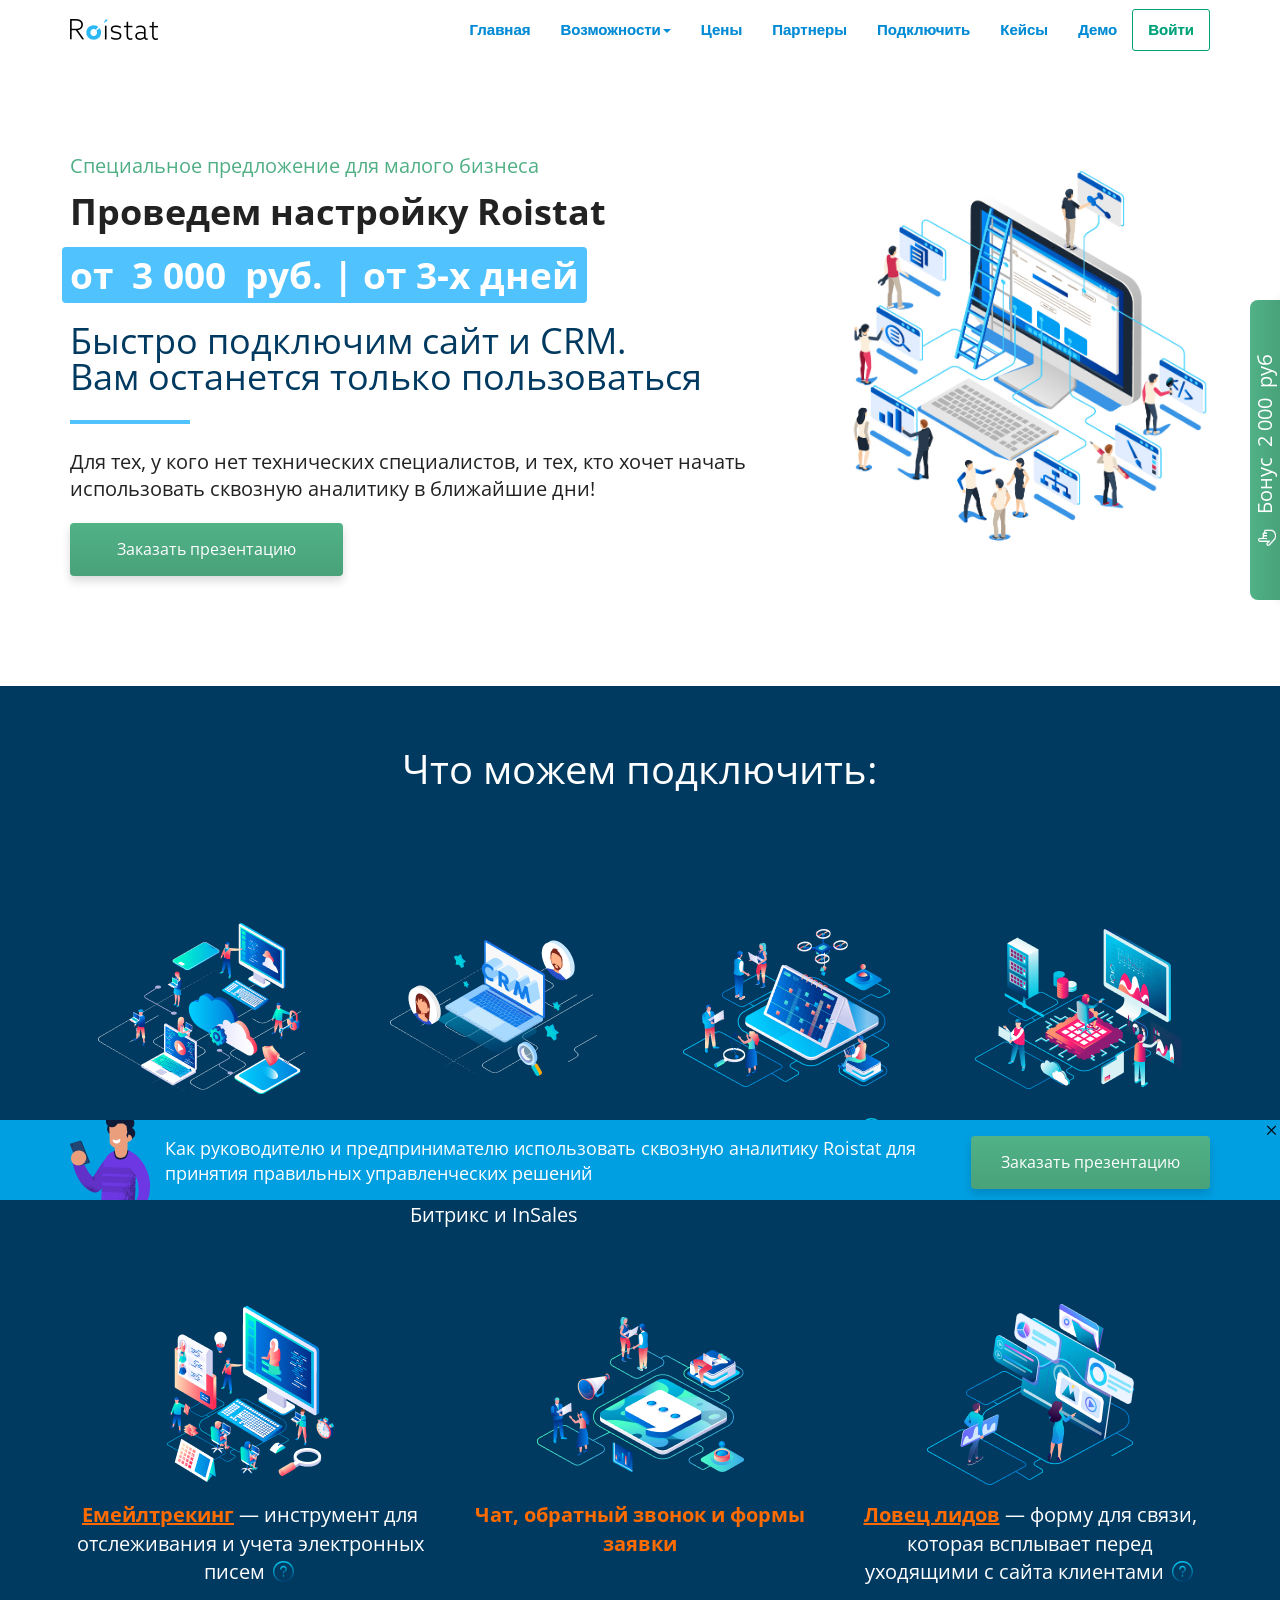
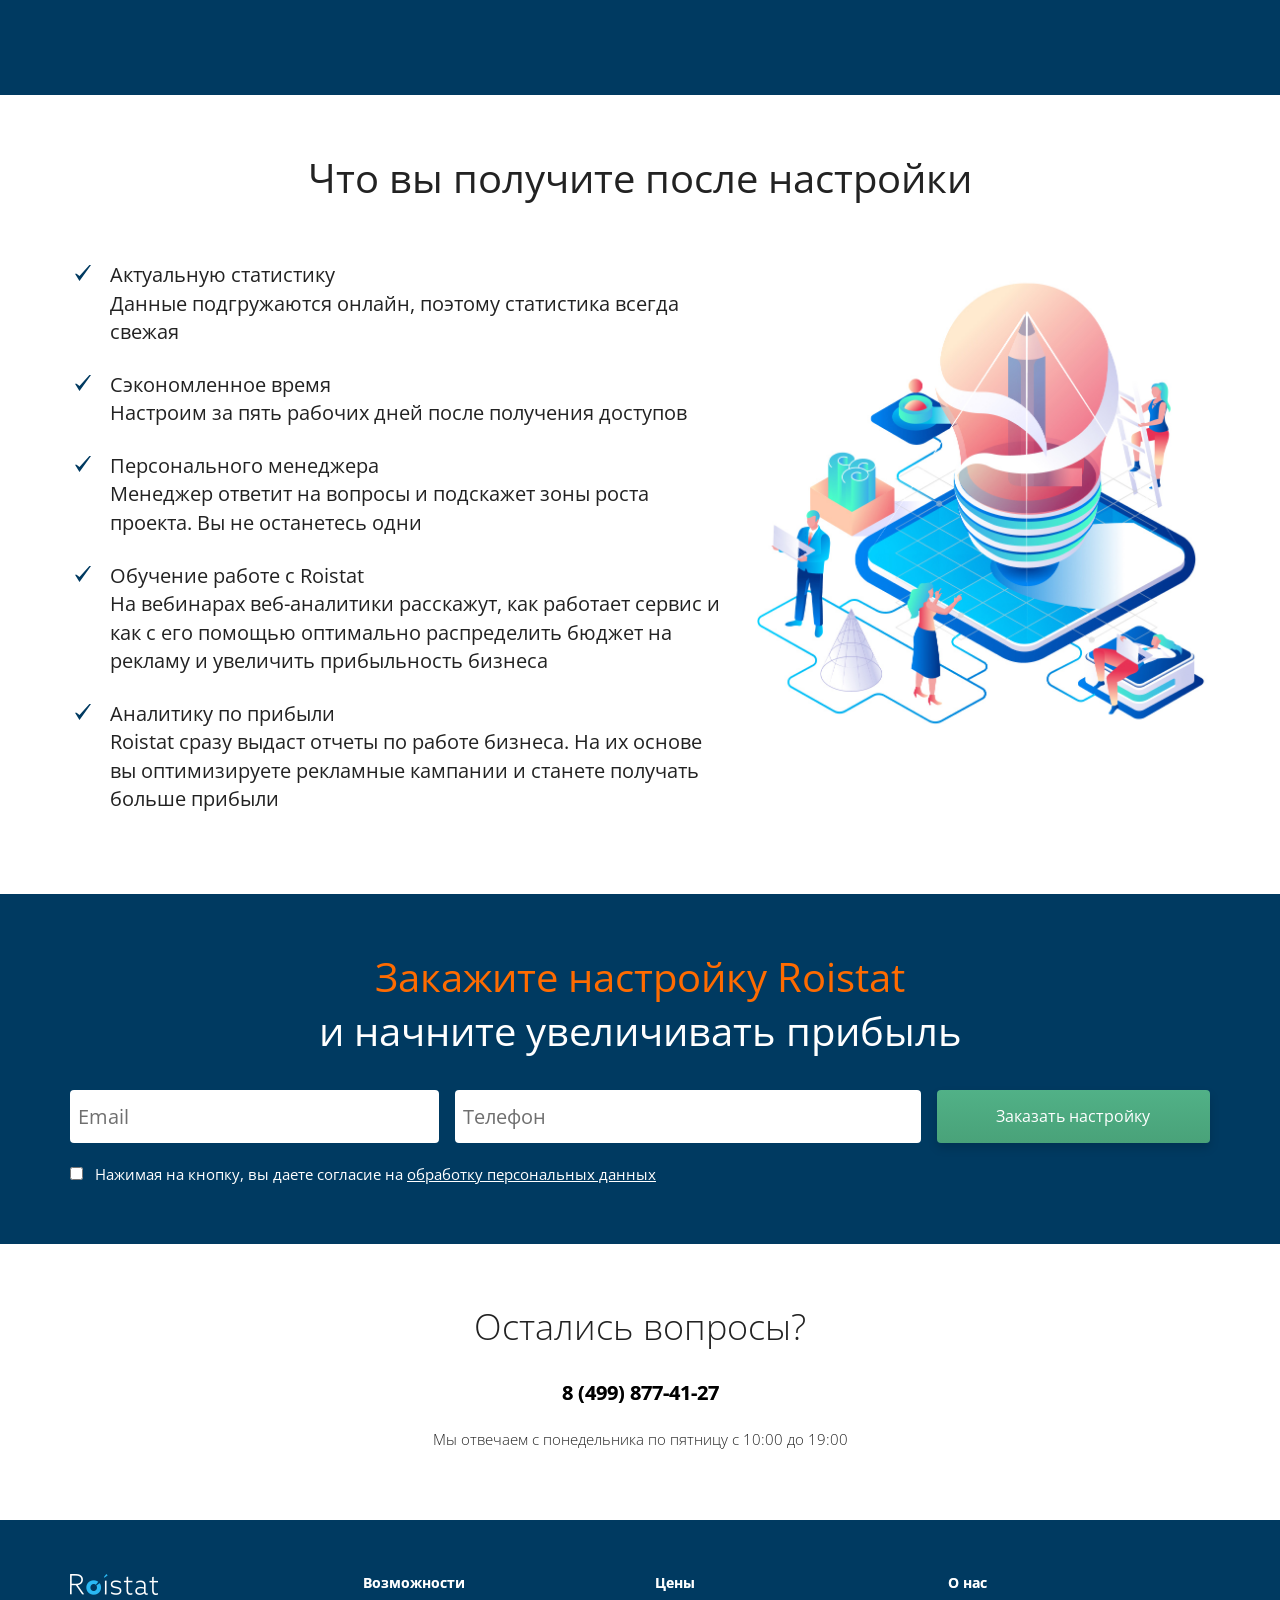
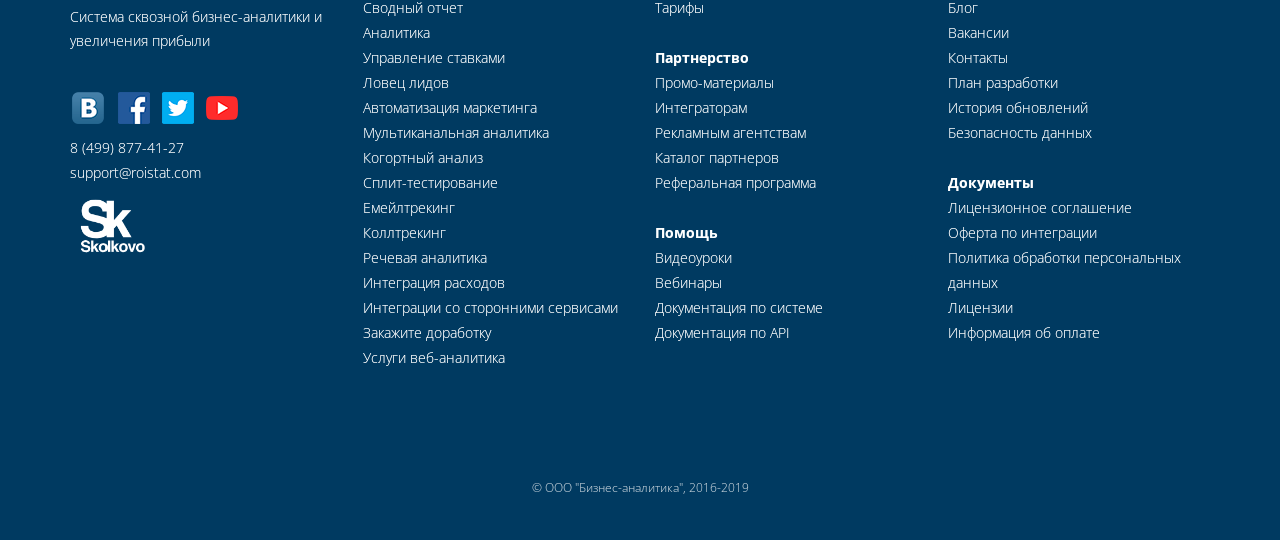
==== commit 0d6b0f74: "no message" ====
--- a/index.html
+++ b/index.html
@@ -9,7 +9,7 @@
 
 			<link rel="shortcut icon" href="favicon.ico" type="image/x-icon">
 
-			<link rel="stylesheet" href="css/bootstrap.min.css">
+			<link rel="stylesheet" href="css/vendor/bootstrap.min.css">
 			<link rel="stylesheet" href="css/headerfooter.css">
 			<link rel="stylesheet" href="css/main.css">
 	</head>
@@ -17,6 +17,7 @@
 	<!--[if lt IE 8]>
 			<p class="browserupgrade">You are using an <strong>outdated</strong> browser. Please <a href="http://browsehappy.com/">upgrade your browser</a> to improve your experience.</p>
 	<![endif]-->
+
 <div class="overlay js-overlay"></div>
 
 <div class="modal js-modal">
@@ -89,7 +90,7 @@
 				<span class="icon-bar"></span>
 				<span class="icon-bar"></span>
 			</button>
-			<div class="navbar-brand" onclick="fbq('track', 'InitiateCheckout'); roistat.event.send('roistat_button'); ym(24840335, 'reachGoal', 'fast_start_button'); ga('send', 'event', 'roistat_button', 'click');">
+			<div class="navbar-brand">
 				<a class="navbar-logo" href="/ru/">
 					<img src="img/logo_black.png" alt="Roistat">
 				</a>
@@ -123,8 +124,8 @@
 				<li><a href="/ru/partners/referral">Партнеры</a></li>
 				<li class="hidden-md hidden-sm"><a href="/ru/connection">Подключить</a></li>
 				<li class="hidden-sm"><a href="https://roistat.com/ru/blog/category/keysy" target="_blank">Кейсы</a></li>
-				<li class="hidden-sm"><a onclick="fbq('track', 'InitiateCheckout'); roistat.event.send('roistat_button'); ym(24840335, 'reachGoal', 'fast_start_button'); ga('send', 'event', 'roistat_button', 'click');" href="" class="demobutton js-register-href">Демо</a></li>
-				<li><a onclick="fbq('track', 'InitiateCheckout'); roistat.event.send('roistat_button'); ym(24840335, 'reachGoal', 'fast_start_button'); ga('send', 'event', 'roistat_button', 'click');" href="" class="navbar-nav__reg-button border js-register-href">Войти</a></li>
+				<li class="hidden-sm"><a href="" class="demobutton js-register-href">Демо</a></li>
+				<li><a href="" class="navbar-nav__reg-button border js-register-href">Войти</a></li>
 			</ul>
 		</div>
 	</div>
@@ -132,115 +133,110 @@
 
 <div class="article">
 
-	<div class="floor1">
+	<div class="floor-one">
 		<div class="container">
 			<div class="row">
-				<div class="col-sm-8 floor1-textbl">
-					<span class="floor1-head1">Специальное предложение для малого бизнеса</span>
-					<h1 class="floor1-head2">Проведем настройку Roistat</h1>
-					<span class="floor1-head3">от&ensp;3 000&ensp;руб.<!-- &#x20bd; --> | от 3-х дней</span>
-					<span class="floor1-head4">Быстро подключим сайт и&nbsp;CRM. Вам&nbsp;останется только пользоваться</span>
-					<div class="floor1-line"></div>
-					<p class="floor1-head5">Для тех, у кого нет технических специалистов, и тех, кто  хочет начать использовать сквозную аналитику в ближайшие дни!</p>
-					<div class="floor1-buttonbl">
-						<button class="js-open-modal" onclick="fbq('track', 'InitiateCheckout'); roistat.event.send('roistat_button'); ym(24840335, 'reachGoal', 'fast_start_button'); ga('send', 'event', 'roistat_button', 'click');">Заказать презентацию</button>
+				<div class="col-sm-8 floor-one__textbl">
+					<span class="floor-one__head-one">Специальное предложение для малого бизнеса</span>
+					<h1 class="floor-one__head-two">Проведем настройку Roistat</h1>
+					<span class="floor-one__head-three">от&ensp;3 000&ensp;руб.<!-- &#x20bd; --> | от 3-х дней</span>
+					<span class="floor-one__head-four">Быстро подключим сайт и&nbsp;CRM. Вам&nbsp;останется только пользоваться</span>
+					<p class="floor-one__head-five">Для тех, у кого нет технических специалистов, и тех, кто  хочет начать использовать сквозную аналитику в ближайшие дни!</p>
+					<div class="floor-one__buttonbl">
+						<button class="js-open-modal">Заказать презентацию</button>
 					</div>
 				</div>
 				<div class="col-sm-4">
-					<div class="floor1-bg">
-						<img src="img/fl1bg.jpg" alt="">
-					</div>
-				</div>
-			</div>
-		</div>
-	</div>
-
-	<div class="floor2 bluebg">
+					<div class="floor-one__bg">
+						<img src="img/fl1bg.jpg" alt="Проведем настройку Roistat">
+					</div>
+				</div>
+			</div>
+		</div>
+	</div>
+
+	<div class="floor-two bluebg">
 		<div class="container">
 			<h2>Что можем подключить:</h2>
-			<div class="row floor2-items">
-				<div class="floor2-item floor2item col-sm-3">
-					<div class="floor2item-imgbl dt">
-						<div class="dtc">
-							<img src="img/fl2item1.png" alt="">
-						</div>
-					</div>
-					<div class="floor2item-textbl">
-						<span class="floor2item-textbl_orange">Сайты</span><span class="floor2item-textbl_white"> — самописные, созданные с помощью конструктора или CMS</span>
-					</div>
-				</div>
-				<div class="floor2-item floor2item col-sm-3">
-					<div class="floor2item-imgbl dt">
-						<div class="dtc">
-							<img src="img/fl2item2.png" alt="">
-						</div>
-					</div>
-					<div class="floor2item-textbl">
-						<span class="floor2item-textbl_orange">CRM:</span><span class="floor2item-textbl_white"> Битрикс24, amoCRM, RetailCRM, МойСклад, Мегаплан, 1С-Битрикс и InSales</span>
-					</div>
-				</div>
-				<div class="floor2-item floor2item col-sm-3">
-					<div class="floor2item-imgbl dt">
-						<div class="dtc">
-							<img src="img/fl2item3.png" alt="">
-						</div>
-					</div>
-					<div class="floor2item-textbl">
-						<span class="floor2item-textbl_orange">Google таблицы</span><span class="floor2item-textbl_white"></span>
+			<div class="row floor-two__items">
+				<div class="floor-two__item floor-two-item col-sm-3">
+					<div class="floor-two-item__imgbl dt">
+						<div class="dtc">
+							<img src="img/fl2item1.png" alt="Сайты">
+						</div>
+					</div>
+					<div class="floor-two-item__textbl">
+						<span class="floor-two-item__textbl_orange">Сайты</span><span class="floor-two-item__textbl_white"> — самописные, созданные с помощью конструктора или CMS</span>
+					</div>
+				</div>
+				<div class="floor-two__item floor-two-item col-sm-3">
+					<div class="floor-two-item__imgbl dt">
+						<div class="dtc">
+							<img src="img/fl2item2.png" alt="CRM">
+						</div>
+					</div>
+					<div class="floor-two-item__textbl">
+						<span class="floor-two-item__textbl_orange">CRM:</span><span class="floor-two-item__textbl_white"> Битрикс24, amoCRM, RetailCRM, МойСклад, Мегаплан, 1С-Битрикс и InSales</span>
+					</div>
+				</div>
+				<div class="floor-two-item floor-two-item col-sm-3">
+					<div class="floor-two-item__imgbl dt">
+						<div class="dtc">
+							<img src="img/fl2item3.png" alt="Google таблицы">
+						</div>
+					</div>
+					<div class="floor-two-item__textbl">
+						<span class="floor-two-item__textbl_orange">Google таблицы</span><span class="floor-two-item__textbl_white"></span>
 						<div class="help">
-							<div class="help-icon"></div>
 							<span class="help-text help-text_right">Решение подойдет, если вы не&nbsp;ведете учет заявок в&nbsp;CRM или&nbsp;CMS.</span>
 						</div>
 					</div>
 				</div>
-				<div class="floor2-item floor2item col-sm-3">
-					<div class="floor2item-imgbl dt">
-						<div class="dtc">
-							<img src="img/fl2item4.png" alt="">
-						</div>
-					</div>
-					<div class="floor2item-textbl">
-						<span class="floor2item-textbl_orange"><a href="/ru/features/calltracking">Коллтрекинг</a></span><span class="floor2item-textbl_white"> — систему аналитики источников звонков</span>
+				<div class="floor-two__item floor-two-item col-sm-3">
+					<div class="floor-two-item__imgbl dt">
+						<div class="dtc">
+							<img src="img/fl2item4.png" alt="Коллтрекинг">
+						</div>
+					</div>
+					<div class="floor-two-item__textbl">
+						<span class="floor-two-item__textbl_orange"><a href="/ru/features/calltracking">Коллтрекинг</a></span><span class="floor-two-item__textbl_white"> — систему аналитики источников звонков</span>
 						<div class="help">
-							<div class="help-icon"></div>
 							<span class="help-text help-text_right">Рекомендуем подключить, если более 15% обращений поступает по&nbsp;звонкам.</span>
 						</div>
 					</div>
 				</div>
-				<div class="floor2-item floor2item col-sm-4">
-					<div class="floor2item-imgbl dt">
-						<div class="dtc">
-							<img src="img/fl2item5.png" alt="">
-						</div>
-					</div>
-					<div class="floor2item-textbl">
-						<span class="floor2item-textbl_orange"><a href="/ru/features/emailtracking">Емейлтрекинг</a></span><span class="floor2item-textbl_white"> — инструмент для отслеживания и учета электронных писем</span>
+				<div class="floor-two__item floor-two-item col-sm-4">
+					<div class="floor-two-item__imgbl dt">
+						<div class="dtc">
+							<img src="img/fl2item5.png" alt="Емейлтрекинг">
+						</div>
+					</div>
+					<div class="floor-two-item__textbl">
+						<span class="floor-two-item__textbl_orange"><a href="/ru/features/emailtracking">Емейлтрекинг</a></span><span class="floor-two-item__textbl_white"> — инструмент для отслеживания и учета электронных писем</span>
 						<div class="help">
-							<div class="help-icon"></div>
 							<span class="help-text help-text_right">Необходим для компании, в&nbsp;которой клиенты предпочитают оставлять заявки по&nbsp;электронной почте.</span>
 						</div>
 					</div>
 				</div>
-				<div class="floor2-item floor2item col-sm-4">
-					<div class="floor2item-imgbl dt">
-						<div class="dtc">
-							<img src="img/fl2item6.png" alt="">
-						</div>
-					</div>
-					<div class="floor2item-textbl">
-						<span class="floor2item-textbl_orange">Чат, обратный звонок и формы заявки</span><span class="floor2item-textbl_white"></span>
-					</div>
-				</div>
-				<div class="floor2-item floor2item col-sm-4">
-					<div class="floor2item-imgbl dt">
-						<div class="dtc">
-							<img src="img/fl2item7.png" alt="">
-						</div>
-					</div>
-					<div class="floor2item-textbl">
-						<span class="floor2item-textbl_orange"><a href="/ru/features/lead-hunter">Ловец лидов</a></span><span class="floor2item-textbl_white"> — форму для связи, которая всплывает перед уходящими с сайта клиентами</span>
+				<div class="floor-two__item floor-two-item col-sm-4">
+					<div class="floor-two-item__imgbl dt">
+						<div class="dtc">
+							<img src="img/fl2item6.png" alt="Чат, обратный звонок и формы заявки">
+						</div>
+					</div>
+					<div class="floor-two-item__textbl">
+						<span class="floor-two-item__textbl_orange">Чат, обратный звонок и формы заявки</span><span class="floor-two-item__textbl_white"></span>
+					</div>
+				</div>
+				<div class="floor-two__item floor-two-item col-sm-4">
+					<div class="floor-two-item__imgbl dt">
+						<div class="dtc">
+							<img src="img/fl2item7.png" alt="Ловец лидов">
+						</div>
+					</div>
+					<div class="floor-two-item__textbl">
+						<span class="floor-two-item__textbl_orange"><a href="/ru/features/lead-hunter">Ловец лидов</a></span><span class="floor-two-item__textbl_white"> — форму для связи, которая всплывает перед уходящими с сайта клиентами</span>
 						<div class="help">
-							<div class="help-icon"></div>
 							<span class="help-text help-text_right">Вернет вам 7% клиентов, уходящих с&nbsp;сайта</span>
 						</div>
 					</div>
@@ -249,49 +245,49 @@
 		</div>
 	</div>
 
-	<div class="floor3">
+	<div class="floor-three">
 		<div class="container">
 			<h2>Что вы получите после настройки</h2>
 		</div>
 		<div class="container">
 			<div class="row">
 				<div class="col-sm-7">
-					<ul class="floor3-list">
-						<li class="floor3-item floor3item">
-							<span class="floor3item_head">Актуальную статистику</span>
-							<p class="floor3item_text">Данные подгружаются онлайн, поэтому статистика всегда свежая</p>
+					<ul class="floor-three__list">
+						<li class="floor-three__item floor-threeitem">
+							<span class="floor-threeitem_head">Актуальную статистику</span>
+							<p class="floor-threeitem_text">Данные подгружаются онлайн, поэтому статистика всегда свежая</p>
 						</li>
-						<li class="floor3-item floor3item">
-							<span class="floor3item_head">Сэкономленное время</span>
-							<p class="floor3item_text">Настроим за пять рабочих дней после получения доступов</p>
+						<li class="floor-three__item floor-threeitem">
+							<span class="floor-threeitem_head">Сэкономленное время</span>
+							<p class="floor-threeitem_text">Настроим за пять рабочих дней после получения доступов</p>
 						</li>
-						<li class="floor3-item floor3item">
-							<span class="floor3item_head">Персонального менеджера</span>
-							<p class="floor3item_text">Менеджер ответит на вопросы и подскажет зоны роста проекта. Вы не останетесь одни</p>
+						<li class="floor-three__item floor-threeitem">
+							<span class="floor-threeitem_head">Персонального менеджера</span>
+							<p class="floor-threeitem_text">Менеджер ответит на вопросы и подскажет зоны роста проекта. Вы не останетесь одни</p>
 						</li>
-						<li class="floor3-item floor3item">
-							<span class="floor3item_head">Обучение работе с Roistat</span>
-							<p class="floor3item_text">На вебинарах веб-аналитики расскажут, как работает сервис и как с его помощью оптимально распределить бюджет на рекламу и увеличить прибыльность бизнеса</p>
+						<li class="floor-three__item floor-threeitem">
+							<span class="floor-threeitem_head">Обучение работе с Roistat</span>
+							<p class="floor-threeitem_text">На вебинарах веб-аналитики расскажут, как работает сервис и как с его помощью оптимально распределить бюджет на рекламу и увеличить прибыльность бизнеса</p>
 						</li>
-						<li class="floor3-item floor3item">
-							<span class="floor3item_head">Аналитику по прибыли</span>
-							<p class="floor3item_text">Roistat сразу выдаст отчеты по работе бизнеса. На их основе вы оптимизируете рекламные кампании и станете получать больше прибыли</p>
+						<li class="floor-three__item floor-threeitem">
+							<span class="floor-threeitem_head">Аналитику по прибыли</span>
+							<p class="floor-threeitem_text">Roistat сразу выдаст отчеты по работе бизнеса. На их основе вы оптимизируете рекламные кампании и станете получать больше прибыли</p>
 						</li>
 					</ul>
 				</div>
 				<div class="col-sm-5">
-					<div class="floor3-bg">
-						<img src="img/fl3bg.jpg" alt="">
-					</div>
-				</div>
-			</div>
-		</div>
-	</div>
-
-	<div class="floor4 bluebg">
+					<div class="floor-three__bg">
+						<img src="img/fl3bg.jpg" alt="Что вы получите после настройки">
+					</div>
+				</div>
+			</div>
+		</div>
+	</div>
+
+	<div class="floor-four bluebg">
 		<div class="container js-answer">
 			<h2><span class="orange">Закажите настройку Roistat</span><br>и начните увеличивать прибыль</h2>
-			<form data-action="https://roistat.com/ml/leadhunter/scripts/send.php" class="floor4-form">
+			<form data-action="https://roistat.com/ml/leadhunter/scripts/send.php" class="floor-four__form">
 				<div class="row">
 					<div class="col-sm-4">
 						<input class="input__email" type="text" name="email" placeholder="Email">
@@ -303,7 +299,7 @@
 						<button class="js-submit-data" type="submit">Заказать настройку</button>
 					</div>
 				</div>
-				<div class="floor4-agreecheck">
+				<div class="floor-four__agreecheck">
 					<input id="agreecheck1" type="checkbox" class="checkbox__input js-checkbox__input">
 					<label for="agreecheck1">Нажимая на кнопку, вы даете согласие на <a href="/ru/license/integration">обработку персональных данных</a></label>
 				</div>
@@ -321,7 +317,7 @@
 				</div>
 				<div class="col-sm-3">
 					<div class="bottombl-buttonbl">
-						<button class="js-open-modal" onclick="fbq('track', 'InitiateCheckout'); roistat.event.send('roistat_button'); ym(24840335, 'reachGoal', 'fast_start_button'); ga('send', 'event', 'roistat_button', 'click');">Заказать презентацию</button>
+						<button class="js-open-modal">Заказать презентацию</button>
 					</div>
 				</div>
 			</div>
@@ -329,17 +325,17 @@
 	</div>
 
 	<div class="sidebl">
-		<div class="sidebl-label"><img src="img/pointer.png" style="height: 18px; margin-right: 15px;" alt="">Бонус&ensp;2 000&ensp;руб</div>
+		<div class="sidebl__label"><img src="img/pointer.png" style="height: 18px; margin-right: 15px;" alt="pointer">Бонус&ensp;2 000&ensp;руб</div>
 		<div class="formobile">
-			<span class="sidebl-textbl">Узнайте больше о Базовой настройке в <span class="green">WhastApp</span></span>
+			<span class="sidebl__textbl">Узнайте больше о Базовой настройке в <span class="green">WhastApp</span></span>
 			<div class="whatsappbuttonbl">
-				<a onclick="fbq('track', 'InitiateCheckout'); roistat.event.send('roistat_button'); ym(24840335, 'reachGoal', 'fast_start_button'); ga('send', 'event', 'roistat_button', 'click');" href="https://myautobot.ru/l/qfo00bd" class="whatsappbutton button">2 000&ensp;руб. на аналитику<img src="img/waicon.png" style="height: 16px; margin-left: 5px;" alt=""></a>
+				<a href="https://myautobot.ru/l/qfo00bd" class="whatsappbutton button">2 000&ensp;руб. на аналитику<img src="img/waicon.png" style="height: 16px; margin-left: 5px;" alt="whatsapp"></a>
 				<p>В 1 клик в <a href="https://myautobot.ru/l/qfo00bd" class="green">WhatsApp</a></p>
 			</div>
 		</div>
 		<div class="fordesktop">
-			<span class="sidebl-textbl">Сканируйте QR-код, чтобы узнать больше о Базовой настройке</span>
-			<div class="qrcodebl"><img src="img/qr-code5.gif" alt=""></div>
+			<span class="sidebl__textbl">Сканируйте QR-код, чтобы узнать больше о Базовой настройке</span>
+			<div class="qrcodebl"><img src="img/qr-code5.gif" alt="qr-code"></div>
 			<p>В 1 клик в <span class="green">WhatsApp</span></p>
 		</div>
 	</div>
@@ -468,10 +464,10 @@
 	ga('send', 'pageview');
 </script>
 
-		<script src="js/jquery-3.1.1.min.js"></script>
-		<script src="js/bootstrap.min.js"></script>
-		<script src="js/utils.js"></script>
-		<script src="js/inputmask.min.js"></script>
+		<script src="js/vendor/jquery-3.1.1.min.js"></script>
+		<script src="js/vendor/bootstrap.min.js"></script>
+		<script src="js/vendor/inputmask.min.js"></script>
+		<script src="js/libs/utils.js"></script>
 		<script src="js/main.js"></script>
 	</body>
 </html>
--- a/css/main.css
+++ b/css/main.css
@@ -204,26 +204,21 @@
     cursor: pointer;
 }
 
-.floor1 {
+.floor-one {
     padding: 152px 0 80px;
 }
 
-.floor1-bg {
-    text-align: center;
-}
-
-.floor1-bg img {
+.floor-one__bg {
+    text-align: center;
+}
+
+.floor-one__bg img {
     display: inline-block;
     width: 409px;
     max-width: 100%;
 }
 
-.floor1-textbl {
-    background: rgba(255, 255, 255, 0.7);
-    box-shadow: 0 0 30px white;
-}
-
-.floor1-head1 {
+.floor-one__head-one {
     display: block;
     color: #50AF85;
     line-height: 27px;
@@ -231,12 +226,12 @@
     font-size: 20px;
 }
 
-.floor1-head2 {
+.floor-one__head-two {
     margin-bottom: 11px;
     text-align: left;
 }
 
-.floor1-head3 {
+.floor-one__head-three {
     display: inline-block;
     margin-left: -8px;
     padding: 0 8px;
@@ -249,7 +244,7 @@
     font-size: 37px;
 }
 
-.floor1-head4 {
+.floor-one__head-four {
     display: block;
     line-height: 36px;
     margin-bottom: 25px;
@@ -257,71 +252,66 @@
     color: #003A61;
 }
 
-.floor1-line {
+.floor-one__head-five {
+    line-height: 27px;
+    margin-bottom: 21px;
+    font-size: 20px;
+}
+.floor-one__head-five:before {
     width: 120px;
     height: 4px;
     background: #50C3FE;
     margin-bottom: 24px;
-}
-
-.floor1-head5 {
-    line-height: 27px;
-    margin-bottom: 21px;
-    font-size: 20px;
-}
-
-.floor1-buttonbl {
+    content: '';
+    display: block;
+}
+
+.floor-one__buttonbl {
     text-align: left;
     margin-bottom: 30px;
 }
 
-.floor2 {
+.floor-two {
     padding: 56px 0 15px;
 }
 
-.floor2-items {
+.floor-two__items {
     padding-top: 56px;
 }
 
-.floor2-item {
+.floor-two__item {
     margin-bottom: 56px;
     height: 330px;
-}
-
-.floor2item {
     padding: 0 20px;
 }
 
-.floor2item-imgbl {
+.floor-two-item__imgbl {
     text-align: center;
     margin-bottom: 7px;
     height: 200px;
 }
 
-.floor2item-imgbl img {
+.floor-two-item__imgbl img {
     max-width: 100%;
 }
 
-.floor2item-imgbl>div {
-    text-align: center;
-}
-
-.floor2item-textbl {
+.floor-two-item__imgbl>div {
+    text-align: center;
+}
+
+.floor-two-item__textbl {
     text-align: center;
     font-size: 20px;
     position: relative;
 }
 
-.floor2item-textbl_orange {
+.floor-two-item__textbl_orange {
     color: #FF6B00;
     font-weight: 700;
 }
 
 .help {
-    display: inline;
-}
-
-.help-icon {
+    /*display: inline;*/
     display: inline-block;
     background: url(../img/question.svg) center center no-repeat;
     background-size: contain;
@@ -366,82 +356,82 @@
     opacity: 1;
 }
 
-.floor3 {
+.floor-three {
     padding: 56px 0;
 }
 
-.floor3-item {
+.floor-three__item {
     padding-left: 40px;
     background: url(../img/fl3item.svg) 5px 4px no-repeat;
     margin-bottom: 24px;
 }
 
-.floor3item_head {
+.floor-three__item_head {
     line-height: 27px;
     margin-bottom: 8px;
     color: #003A61;
     font-weight: 700;
 }
 
-.floor3item_text {
+.floor-three__item_text {
     margin: 8px 0 8px 32px;
     color: #6f6f6f;
     font-size: 15px;
 }
 
-.floor3-bg {
-    text-align: center;
-}
-
-.floor3-bg img {
+.floor-three__bg {
+    text-align: center;
+}
+
+.floor-three__bg img {
     width: 464px;
     max-width: 100%;
 }
 
-.floor4 {
+.floor-four {
     padding: 56px 0;
 }
 
-.floor4 h2 {
+.floor-four h2 {
     margin-bottom: 32px;
 }
 
-.floor4 .row {
+.floor-four .row {
     margin: 0 -8px;
 }
 
-.floor4 .col-sm-4,
-.floor4 .col-sm-5,
-.floor4 .col-sm-3 {
+.floor-four .col-sm-4,
+.floor-four .col-sm-5,
+.floor-four .col-sm-3 {
     padding: 0 8px;
     margin-bottom: 16px;
 }
 
-.floor4-form .js-submit-data {
+.floor-four__form .js-submit-data {
     width: 100%;
 }
 
-.floor4-form .js-submit-data[disabled="disabled"] {
+.floor-four__form .js-submit-data[disabled="disabled"] {
     opacity: 0.6;
 }
 
-.floor4-form .js-submit-data[disabled="disabled"]:hover {
+.floor-four__form .js-submit-data[disabled="disabled"]:hover {
     cursor: default;
     background: linear-gradient(180deg, #51B187 0%, #49A279 100%);
 }
 
-.floor4-agreecheck {
+.floor-four__agreecheck {
     position: relative;
 }
 
-.floor4-agreecheck input[type="checkbox"] {
+.floor-four__agreecheck input[type="checkbox"] {
     margin-right: 11px;
     position: absolute;
     left: 0;
     top: 4px;
 }
 
-.floor4-agreecheck label {
+.floor-four__agreecheck label {
     font-size: 15px;
     color: #fff;
     margin: 0 0 0 25px;
@@ -520,7 +510,7 @@
     right: -350px;
 }
 
-.sidebl-label {
+.sidebl__label {
     background: linear-gradient(to bottom, #51B187 0%, #49A279 100%), #C4C4C4;
     border-radius: 8px 8px 0px 0px;
     height: 30px;
@@ -536,7 +526,7 @@
     color: #fff;
 }
 
-.sidebl-textbl {
+.sidebl__textbl {
     display: block;
     text-align: center;
     font-size: 20px;
@@ -585,48 +575,48 @@
         margin-bottom: 28px;
     }
 
-    .floor1 {
+    .floor-one {
         padding: 84px 0 40px;
     }
 
-    .floor1-head1 {
+    .floor-one__head-one {
         font-size: 16px;
         line-height: 22px;
     }
 
-    .floor1-head3 {
-        font-size: 23px;
+    .floor-one__head-three {
+        font-size: 20px;
         margin-left: 0;
         margin-bottom: 26px;
     }
 
-    .floor1-head4 {
+    .floor-one__head-four {
         font-size: 24px;
     }
 
-    .floor1-head5 {
+    .floor-one__head-five {
         line-height: 22px;
         font-size: 16px;
     }
 
-    .floor2-items {
+    .floor-two__items {
         padding-top: 0;
     }
 
-    .floor2-item {
+    .floor-two__item {
         margin-bottom: 25px;
         height: initial;
     }
 
-    .floor3 {
+    .floor-three {
         padding-bottom: 40px;
     }
 
-    .floor3item_text {
+    .floor-three__item_text {
         margin: 8px 0;
     }
 
-    .floor4 h2 {
+    .floor-four h2 {
         font-size: 24px;
         line-height: 32px;
     }
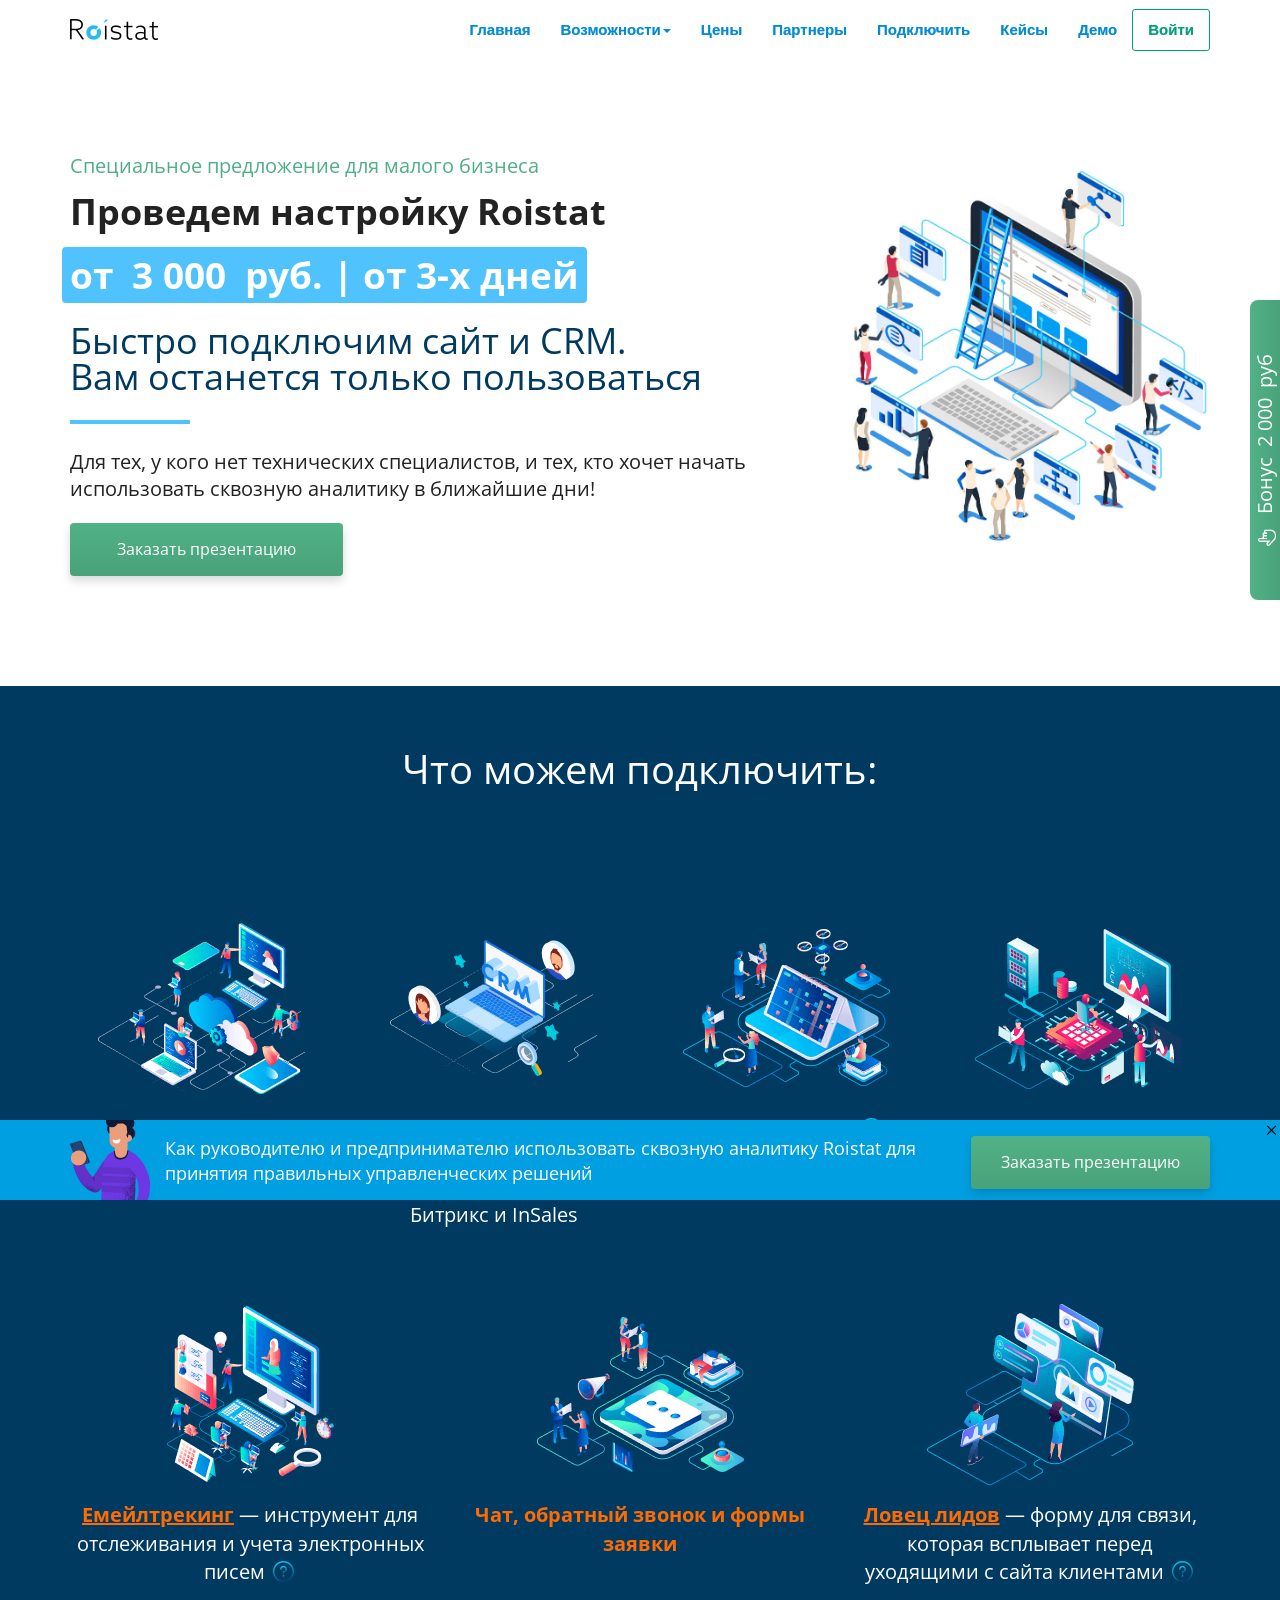
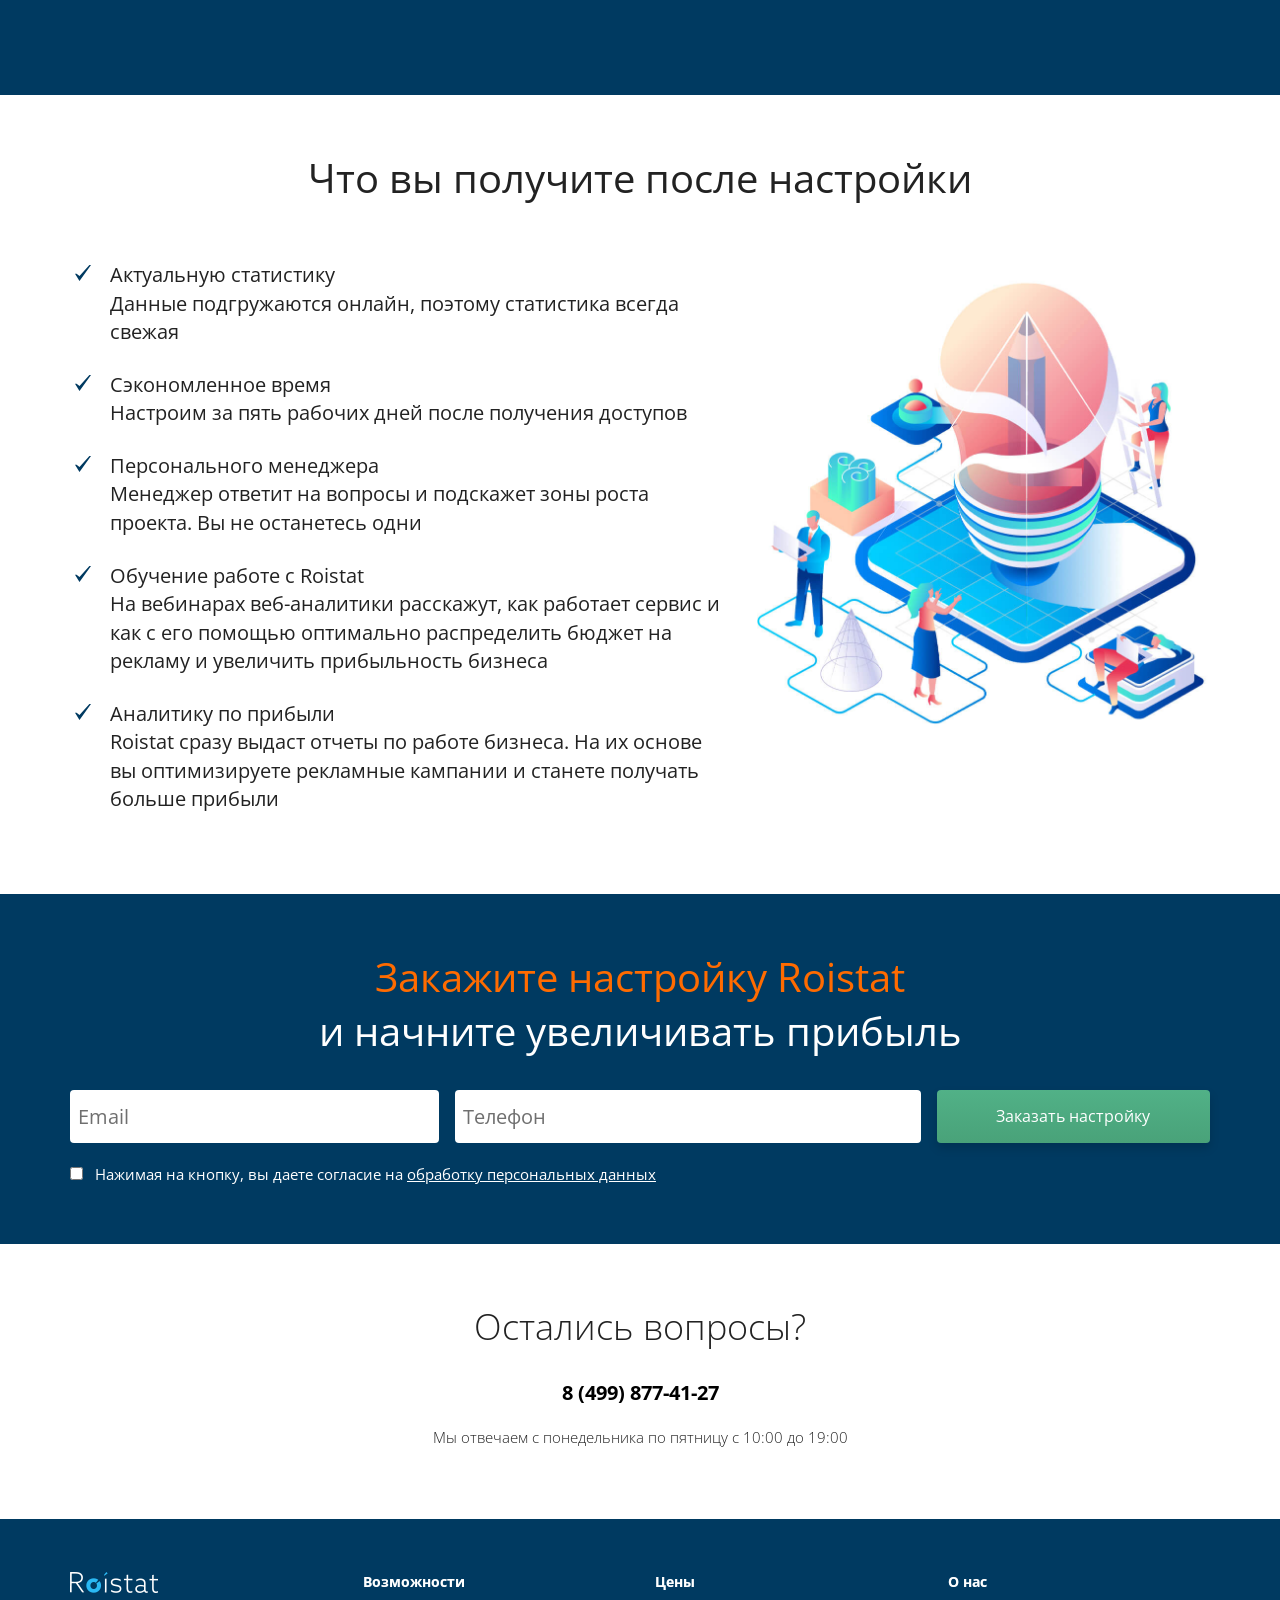
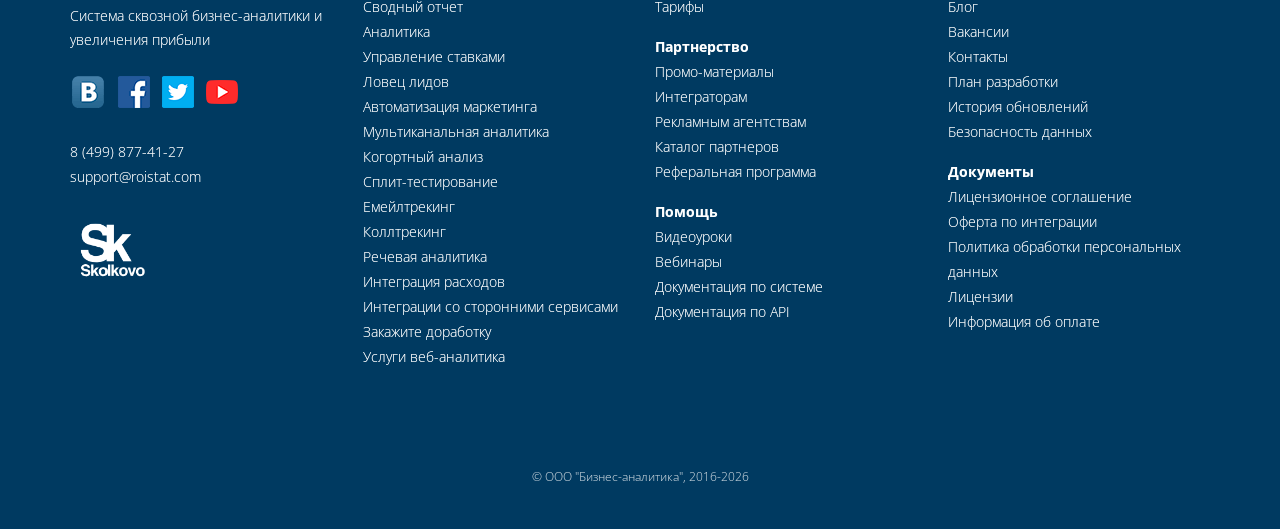
==== commit f61e5a8a: "no message" ====
--- a/index.html
+++ b/index.html
@@ -1,30 +1,25 @@
 <!doctype html>
 <html lang="ru">
-	<head>
-			<meta charset="utf-8">
-			<meta http-equiv="X-UA-Compatible" content="IE=edge,chrome=1">
-			<title></title>
-			<meta name="description" content="">
-			<meta name="viewport" content="width=device-width, initial-scale=1">
-
-			<link rel="shortcut icon" href="favicon.ico" type="image/x-icon">
-
-			<link rel="stylesheet" href="css/vendor/bootstrap.min.css">
-			<link rel="stylesheet" href="css/headerfooter.css">
-			<link rel="stylesheet" href="css/main.css">
-	</head>
-	<body>
-	<!--[if lt IE 8]>
-			<p class="browserupgrade">You are using an <strong>outdated</strong> browser. Please <a href="http://browsehappy.com/">upgrade your browser</a> to improve your experience.</p>
-	<![endif]-->
-
+<head>
+	<meta charset="utf-8">
+	<meta http-equiv="X-UA-Compatible" content="IE=edge,chrome=1">
+	<title>Базовая интеграция Roistat c СRM</title>
+	<meta name="description" content="Как подключить Roistat и CRM без специалистов максимально быстро и получить актуальную аналитику по продажам">
+	<meta name="viewport" content="width=device-width, initial-scale=1">
+	<link rel="shortcut icon" href="favicon.ico" type="image/x-icon">
+	<link href="https://fonts.googleapis.com/css?family=Open+Sans:600,400,300&subset=latin,cyrillic-ext" rel="stylesheet">
+	<link rel="stylesheet" href="css/vendor/bootstrap.min.css">
+	<link rel="stylesheet" href="css/libs/modal.css">
+	<link rel="stylesheet" href="css/main.css">
+</head>
+<body>
 <div class="overlay js-overlay"></div>
 
-<div class="modal js-modal">
+<div class="rs-modal js-modal">
 	<div class="close js-close-modal">
 		<i class="x fa fa-times" aria-hidden="true"></i>
 	</div>
-	<h3 class="modal__title js-modal__title"></h3>
+	<h3 class="rs-modal__title js-modal__title"></h3>
 	<form class="js-form">
 		<div class="input-group">
 			<input class="form__input js-form-input js-name" type="text" maxlength="60"  placeholder="Ваше имя" name="formParams[full_name]" value="">
@@ -81,7 +76,7 @@
 	</div>
 </div>
 
-<nav class="navbar navbar-fixed-top navbar-default navbar-top">
+<div class="navbar js-navbar navbar-fixed-top navbar-default navbar-top">
 	<div class="container navbar-container">
 		<div class="navbar-header">
 			<button type="button" class="navbar-toggle collapsed" data-toggle="collapse" data-target="#navbar" aria-expanded="false" aria-controls="navbar">
@@ -90,7 +85,7 @@
 				<span class="icon-bar"></span>
 				<span class="icon-bar"></span>
 			</button>
-			<div class="navbar-brand">
+			<div class="navbar-brand js-target-button">
 				<a class="navbar-logo" href="/ru/">
 					<img src="img/logo_black.png" alt="Roistat">
 				</a>
@@ -124,118 +119,117 @@
 				<li><a href="/ru/partners/referral">Партнеры</a></li>
 				<li class="hidden-md hidden-sm"><a href="/ru/connection">Подключить</a></li>
 				<li class="hidden-sm"><a href="https://roistat.com/ru/blog/category/keysy" target="_blank">Кейсы</a></li>
-				<li class="hidden-sm"><a href="" class="demobutton js-register-href">Демо</a></li>
-				<li><a href="" class="navbar-nav__reg-button border js-register-href">Войти</a></li>
+				<li class="hidden-sm"><a href="" class="js-demobutton js-target-button">Демо</a></li>
+				<li><a href="" class="js-reg-button navbar-nav__reg-button border js-target-button">Войти</a></li>
 			</ul>
 		</div>
 	</div>
-</nav>
+</div>
 
 <div class="article">
-
-	<div class="floor-one">
+	<div class="titles">
 		<div class="container">
 			<div class="row">
-				<div class="col-sm-8 floor-one__textbl">
-					<span class="floor-one__head-one">Специальное предложение для малого бизнеса</span>
-					<h1 class="floor-one__head-two">Проведем настройку Roistat</h1>
-					<span class="floor-one__head-three">от&ensp;3 000&ensp;руб.<!-- &#x20bd; --> | от 3-х дней</span>
-					<span class="floor-one__head-four">Быстро подключим сайт и&nbsp;CRM. Вам&nbsp;останется только пользоваться</span>
-					<p class="floor-one__head-five">Для тех, у кого нет технических специалистов, и тех, кто  хочет начать использовать сквозную аналитику в ближайшие дни!</p>
-					<div class="floor-one__buttonbl">
+				<div class="col-sm-8 titles__text-block">
+					<span class="titles__subtitle">Специальное предложение для малого бизнеса</span>
+					<h1 class="titles__title">Проведем настройку Roistat</h1>
+					<span class="titles__price">от&ensp;3 000&ensp;руб. | от 3-х дней</span>
+					<span class="titles__description">Быстро подключим сайт и&nbsp;CRM. Вам&nbsp;останется только пользоваться</span>
+					<p>Для тех, у кого нет технических специалистов, и тех, кто  хочет начать использовать сквозную аналитику в ближайшие дни!</p>
+					<div class="titles__button-block">
 						<button class="js-open-modal">Заказать презентацию</button>
 					</div>
 				</div>
 				<div class="col-sm-4">
-					<div class="floor-one__bg">
-						<img src="img/fl1bg.jpg" alt="Проведем настройку Roistat">
-					</div>
-				</div>
-			</div>
-		</div>
-	</div>
-
-	<div class="floor-two bluebg">
+					<div class="titles__bg">
+						<img src="img/imac.jpg" alt="background">
+					</div>
+				</div>
+			</div>
+		</div>
+	</div>
+
+	<div class="product-cards bluebg">
 		<div class="container">
 			<h2>Что можем подключить:</h2>
-			<div class="row floor-two__items">
-				<div class="floor-two__item floor-two-item col-sm-3">
-					<div class="floor-two-item__imgbl dt">
-						<div class="dtc">
-							<img src="img/fl2item1.png" alt="Сайты">
-						</div>
-					</div>
-					<div class="floor-two-item__textbl">
-						<span class="floor-two-item__textbl_orange">Сайты</span><span class="floor-two-item__textbl_white"> — самописные, созданные с помощью конструктора или CMS</span>
-					</div>
-				</div>
-				<div class="floor-two__item floor-two-item col-sm-3">
-					<div class="floor-two-item__imgbl dt">
-						<div class="dtc">
-							<img src="img/fl2item2.png" alt="CRM">
-						</div>
-					</div>
-					<div class="floor-two-item__textbl">
-						<span class="floor-two-item__textbl_orange">CRM:</span><span class="floor-two-item__textbl_white"> Битрикс24, amoCRM, RetailCRM, МойСклад, Мегаплан, 1С-Битрикс и InSales</span>
-					</div>
-				</div>
-				<div class="floor-two-item floor-two-item col-sm-3">
-					<div class="floor-two-item__imgbl dt">
-						<div class="dtc">
-							<img src="img/fl2item3.png" alt="Google таблицы">
-						</div>
-					</div>
-					<div class="floor-two-item__textbl">
-						<span class="floor-two-item__textbl_orange">Google таблицы</span><span class="floor-two-item__textbl_white"></span>
+			<div class="row product-cards__items">
+				<div class="product-cards__item product-cards-item col-sm-3">
+					<div class="product-cards-item__imgbl display-table">
+						<div class="display-tablecell">
+							<img src="img/sites.png" alt="sites">
+						</div>
+					</div>
+					<div class="product-cards-item__text-block">
+						<span class="product-cards-item__text-block_orange">Сайты</span><span class="product-cards-item__text-block_white"> — самописные, созданные с помощью конструктора или CMS</span>
+					</div>
+				</div>
+				<div class="product-cards__item product-cards-item col-sm-3">
+					<div class="product-cards-item__imgbl display-table">
+						<div class="display-tablecell">
+							<img src="img/crm.png" alt="CRM">
+						</div>
+					</div>
+					<div class="product-cards-item__text-block">
+						<span class="product-cards-item__text-block_orange">CRM:</span><span class="product-cards-item__text-block_white"> Битрикс24, amoCRM, RetailCRM, МойСклад, Мегаплан, 1С-Битрикс и InSales</span>
+					</div>
+				</div>
+				<div class="product-cards-item product-cards-item col-sm-3">
+					<div class="product-cards-item__imgbl display-table">
+						<div class="display-tablecell">
+							<img src="img/googtables.png" alt="Google tables">
+						</div>
+					</div>
+					<div class="product-cards-item__text-block">
+						<span class="product-cards-item__text-block_orange">Google таблицы</span><span class="product-cards-item__text-block_white"></span>
 						<div class="help">
 							<span class="help-text help-text_right">Решение подойдет, если вы не&nbsp;ведете учет заявок в&nbsp;CRM или&nbsp;CMS.</span>
 						</div>
 					</div>
 				</div>
-				<div class="floor-two__item floor-two-item col-sm-3">
-					<div class="floor-two-item__imgbl dt">
-						<div class="dtc">
-							<img src="img/fl2item4.png" alt="Коллтрекинг">
-						</div>
-					</div>
-					<div class="floor-two-item__textbl">
-						<span class="floor-two-item__textbl_orange"><a href="/ru/features/calltracking">Коллтрекинг</a></span><span class="floor-two-item__textbl_white"> — систему аналитики источников звонков</span>
+				<div class="product-cards__item product-cards-item col-sm-3">
+					<div class="product-cards-item__imgbl display-table">
+						<div class="display-tablecell">
+							<img src="img/calltrack.png" alt="Calltracking">
+						</div>
+					</div>
+					<div class="product-cards-item__text-block">
+						<span class="product-cards-item__text-block_orange"><a href="/ru/features/calltracking">Коллтрекинг</a></span><span class="product-cards-item__text-block_white"> — систему аналитики источников звонков</span>
 						<div class="help">
 							<span class="help-text help-text_right">Рекомендуем подключить, если более 15% обращений поступает по&nbsp;звонкам.</span>
 						</div>
 					</div>
 				</div>
-				<div class="floor-two__item floor-two-item col-sm-4">
-					<div class="floor-two-item__imgbl dt">
-						<div class="dtc">
-							<img src="img/fl2item5.png" alt="Емейлтрекинг">
-						</div>
-					</div>
-					<div class="floor-two-item__textbl">
-						<span class="floor-two-item__textbl_orange"><a href="/ru/features/emailtracking">Емейлтрекинг</a></span><span class="floor-two-item__textbl_white"> — инструмент для отслеживания и учета электронных писем</span>
+				<div class="product-cards__item product-cards-item col-sm-4">
+					<div class="product-cards-item__imgbl display-table">
+						<div class="display-tablecell">
+							<img src="img/emailtrack.png" alt="Emailtracking">
+						</div>
+					</div>
+					<div class="product-cards-item__text-block">
+						<span class="product-cards-item__text-block_orange"><a href="/ru/features/emailtracking">Емейлтрекинг</a></span><span class="product-cards-item__text-block_white"> — инструмент для отслеживания и учета электронных писем</span>
 						<div class="help">
 							<span class="help-text help-text_right">Необходим для компании, в&nbsp;которой клиенты предпочитают оставлять заявки по&nbsp;электронной почте.</span>
 						</div>
 					</div>
 				</div>
-				<div class="floor-two__item floor-two-item col-sm-4">
-					<div class="floor-two-item__imgbl dt">
-						<div class="dtc">
-							<img src="img/fl2item6.png" alt="Чат, обратный звонок и формы заявки">
-						</div>
-					</div>
-					<div class="floor-two-item__textbl">
-						<span class="floor-two-item__textbl_orange">Чат, обратный звонок и формы заявки</span><span class="floor-two-item__textbl_white"></span>
-					</div>
-				</div>
-				<div class="floor-two__item floor-two-item col-sm-4">
-					<div class="floor-two-item__imgbl dt">
-						<div class="dtc">
-							<img src="img/fl2item7.png" alt="Ловец лидов">
-						</div>
-					</div>
-					<div class="floor-two-item__textbl">
-						<span class="floor-two-item__textbl_orange"><a href="/ru/features/lead-hunter">Ловец лидов</a></span><span class="floor-two-item__textbl_white"> — форму для связи, которая всплывает перед уходящими с сайта клиентами</span>
+				<div class="product-cards__item product-cards-item col-sm-4">
+					<div class="product-cards-item__imgbl display-table">
+						<div class="display-tablecell">
+							<img src="img/chat.png" alt="Chat">
+						</div>
+					</div>
+					<div class="product-cards-item__text-block">
+						<span class="product-cards-item__text-block_orange">Чат, обратный звонок и формы заявки</span><span class="product-cards-item__text-block_white"></span>
+					</div>
+				</div>
+				<div class="product-cards__item product-cards-item col-sm-4">
+					<div class="product-cards-item__imgbl display-table">
+						<div class="display-tablecell">
+							<img src="img/lovets.png" alt="Lead hunter">
+						</div>
+					</div>
+					<div class="product-cards-item__text-block">
+						<span class="product-cards-item__text-block_orange"><a href="/ru/features/lead-hunter">Ловец лидов</a></span><span class="product-cards-item__text-block_white"> — форму для связи, которая всплывает перед уходящими с сайта клиентами</span>
 						<div class="help">
 							<span class="help-text help-text_right">Вернет вам 7% клиентов, уходящих с&nbsp;сайта</span>
 						</div>
@@ -245,78 +239,78 @@
 		</div>
 	</div>
 
-	<div class="floor-three">
+	<div class="vantage-list">
 		<div class="container">
 			<h2>Что вы получите после настройки</h2>
 		</div>
 		<div class="container">
 			<div class="row">
 				<div class="col-sm-7">
-					<ul class="floor-three__list">
-						<li class="floor-three__item floor-threeitem">
-							<span class="floor-threeitem_head">Актуальную статистику</span>
-							<p class="floor-threeitem_text">Данные подгружаются онлайн, поэтому статистика всегда свежая</p>
+					<ul class="vantage-list__list">
+						<li class="vantage-list__item vantage-listitem">
+							<span class="vantage-listitem_head">Актуальную статистику</span>
+							<p class="vantage-listitem_text">Данные подгружаются онлайн, поэтому статистика всегда свежая</p>
 						</li>
-						<li class="floor-three__item floor-threeitem">
-							<span class="floor-threeitem_head">Сэкономленное время</span>
-							<p class="floor-threeitem_text">Настроим за пять рабочих дней после получения доступов</p>
+						<li class="vantage-list__item vantage-listitem">
+							<span class="vantage-listitem_head">Сэкономленное время</span>
+							<p class="vantage-listitem_text">Настроим за пять рабочих дней после получения доступов</p>
 						</li>
-						<li class="floor-three__item floor-threeitem">
-							<span class="floor-threeitem_head">Персонального менеджера</span>
-							<p class="floor-threeitem_text">Менеджер ответит на вопросы и подскажет зоны роста проекта. Вы не останетесь одни</p>
+						<li class="vantage-list__item vantage-listitem">
+							<span class="vantage-listitem_head">Персонального менеджера</span>
+							<p class="vantage-listitem_text">Менеджер ответит на вопросы и подскажет зоны роста проекта. Вы не останетесь одни</p>
 						</li>
-						<li class="floor-three__item floor-threeitem">
-							<span class="floor-threeitem_head">Обучение работе с Roistat</span>
-							<p class="floor-threeitem_text">На вебинарах веб-аналитики расскажут, как работает сервис и как с его помощью оптимально распределить бюджет на рекламу и увеличить прибыльность бизнеса</p>
+						<li class="vantage-list__item vantage-listitem">
+							<span class="vantage-listitem_head">Обучение работе с Roistat</span>
+							<p class="vantage-listitem_text">На вебинарах веб-аналитики расскажут, как работает сервис и как с его помощью оптимально распределить бюджет на рекламу и увеличить прибыльность бизнеса</p>
 						</li>
-						<li class="floor-three__item floor-threeitem">
-							<span class="floor-threeitem_head">Аналитику по прибыли</span>
-							<p class="floor-threeitem_text">Roistat сразу выдаст отчеты по работе бизнеса. На их основе вы оптимизируете рекламные кампании и станете получать больше прибыли</p>
+						<li class="vantage-list__item vantage-listitem">
+							<span class="vantage-listitem_head">Аналитику по прибыли</span>
+							<p class="vantage-listitem_text">Roistat сразу выдаст отчеты по работе бизнеса. На их основе вы оптимизируете рекламные кампании и станете получать больше прибыли</p>
 						</li>
 					</ul>
 				</div>
 				<div class="col-sm-5">
-					<div class="floor-three__bg">
-						<img src="img/fl3bg.jpg" alt="Что вы получите после настройки">
-					</div>
-				</div>
-			</div>
-		</div>
-	</div>
-
-	<div class="floor-four bluebg">
-		<div class="container js-answer">
+					<div class="vantage-list__bg">
+						<img src="img/lamp.jpg" alt="background">
+					</div>
+				</div>
+			</div>
+		</div>
+	</div>
+
+	<div class="form-block bluebg">
+		<div class="container">
 			<h2><span class="orange">Закажите настройку Roistat</span><br>и начните увеличивать прибыль</h2>
-			<form data-action="https://roistat.com/ml/leadhunter/scripts/send.php" class="floor-four__form">
+			<form data-action="https://roistat.com/ml/leadhunter/scripts/send.php" class="form-block__form">
 				<div class="row">
 					<div class="col-sm-4">
-						<input class="input__email" type="text" name="email" placeholder="Email">
+						<input class="js-input-email type-text" type="text" name="email" placeholder="Email">
 					</div>
 					<div class="col-sm-5">
-						<input class="input__phone" type="text" name="number" placeholder="Телефон">
+						<input class="js-input-phone type-text" type="text" name="number" placeholder="Телефон">
 					</div>
 					<div class="col-sm-3">
-						<button class="js-submit-data" type="submit">Заказать настройку</button>
-					</div>
-				</div>
-				<div class="floor-four__agreecheck">
-					<input id="agreecheck1" type="checkbox" class="checkbox__input js-checkbox__input">
-					<label for="agreecheck1">Нажимая на кнопку, вы даете согласие на <a href="/ru/license/integration">обработку персональных данных</a></label>
-				</div>
-				<p class="oksend"></p>
+						<button class="js-submit-data type-text" type="submit">Заказать настройку</button>
+					</div>
+				</div>
+				<div class="form-block__agreecheck">
+					<input id="agreecheck" type="checkbox" class="agreecheck checkbox__input js-checkbox__input">
+					<label for="agreecheck">Нажимая на кнопку, вы даете согласие на <a href="/ru/license/integration">обработку персональных данных</a></label>
+				</div>
+				<p class="answer js-answer"></p>
 			</form>
 		</div>
 	</div>
 
-	<div class="bottombl closed">
-		<div class="x closeblock"></div>
+	<div class="js-bottom-block bottom-block closed">
+		<div class="x js-closeblock closeblock"></div>
 		<div class="container">
 			<div class="row">
 				<div class="col-sm-9">
 					<p>Как руководителю и предпринимателю использовать сквозную аналитику Roistat для принятия правильных управленческих решений</p>
 				</div>
 				<div class="col-sm-3">
-					<div class="bottombl-buttonbl">
+					<div class="bottom-block__button-block">
 						<button class="js-open-modal">Заказать презентацию</button>
 					</div>
 				</div>
@@ -324,117 +318,136 @@
 		</div>
 	</div>
 
-	<div class="sidebl">
-		<div class="sidebl__label"><img src="img/pointer.png" style="height: 18px; margin-right: 15px;" alt="pointer">Бонус&ensp;2 000&ensp;руб</div>
+	<div class="side-block js-side-block">
+		<div class="side-block__label js-side-block-label"><img src="img/pointer.png" class="pointer" alt="pointer">Бонус&ensp;2 000&ensp;руб</div>
 		<div class="formobile">
-			<span class="sidebl__textbl">Узнайте больше о Базовой настройке в <span class="green">WhastApp</span></span>
-			<div class="whatsappbuttonbl">
-				<a href="https://myautobot.ru/l/qfo00bd" class="whatsappbutton button">2 000&ensp;руб. на аналитику<img src="img/waicon.png" style="height: 16px; margin-left: 5px;" alt="whatsapp"></a>
+			<span class="side-block__text-block">Узнайте больше о Базовой настройке в <span class="green">WhastApp</span></span>
+			<div class="whatsapp-button-block">
+				<a href="https://myautobot.ru/l/qfo00bd" class="js-target-button button">2 000&ensp;руб. на аналитику<img src="img/waicon.png" class="waicon" alt="whatsapp"></a>
 				<p>В 1 клик в <a href="https://myautobot.ru/l/qfo00bd" class="green">WhatsApp</a></p>
 			</div>
 		</div>
 		<div class="fordesktop">
-			<span class="sidebl__textbl">Сканируйте QR-код, чтобы узнать больше о Базовой настройке</span>
-			<div class="qrcodebl"><img src="img/qr-code5.gif" alt="qr-code"></div>
+			<span class="side-block__text-block">Сканируйте QR-код, чтобы узнать больше о Базовой настройке</span>
+			<div class="qrcode-block"><img src="img/qr-code.gif" alt="qr-code"></div>
 			<p>В 1 клик в <span class="green">WhatsApp</span></p>
 		</div>
 	</div>
-
-</div><!-- article -->
-
-<section id="got-any-questions" class="text-center">
+</div>
+
+<div class="got-any-questions" class="text-center">
 	<div class="container">
 		<h2>Остались вопросы?</h2>
-		<p>
-			<b><a href="tel:+74998774127" class="roistat-phone tel">8 (499) 877-41-27</a></b><br>
-			<br>
-			Мы отвечаем с понедельника по пятницу с 10:00 до 19:00
-		</p>
-	</div>
-</section>
-
-<footer class="footer with-copyright">
+		<div class="linkblock"><a href="tel:+74998774127" class="roistat-phone tel">8 (499) 877-41-27</a></div>
+		<p>Мы отвечаем с понедельника по пятницу с 10:00 до 19:00</p>
+	</div>
+</div>
+
+<div class="footer with-copyright">
 	<div class="container">
 		<div class="row">
 			<div class="col-md-3 col-xs-6">
 				<img src="img/logo_transparent.png" alt="Roistat - Система сквозной бизнес-аналитики и увеличения прибыли"><br>
-				<p style="font-size: 14px; line-height: 24px; margin-top: 10px">Система сквозной бизнес-аналитики и увеличения прибыли</p><br>
-				<a target="_blank" href="https://vk.com/roistat"><i class="icon40 i53"></i></a>
-				<a target="_blank" href="https://www.facebook.com/roistat"><i class="icon40 i13"></i></a>
-				<a target="_blank" href="https://twitter.com/roistatcom"><i class="icon40 i43"></i></a>
-				<a target="_blank" href="https://www.youtube.com/c/roistatcom"><i class="icon40 i23"></i></a>
-				<br>
-				<a class="roistat-phone" href="tel:+74998774127">8 (499) 877-41-27</a><br>
-				<a href="mailto:support@roistat.com">support@roistat.com</a><br>
-				<div>
-					<a href="https://sk.ru" rel="nofollow"><img class="sk-logo" src="img/skolkovo.png" alt="skolkovo"></a>
+				<p class="footer__underlogo">Система сквозной бизнес-аналитики и увеличения прибыли</p>
+
+				<div class="footer__social">
+					<a target="_blank" href="https://vk.com/roistat"><i class="icon40 i53"></i></a>
+					<a target="_blank" href="https://www.facebook.com/roistat"><i class="icon40 i13"></i></a>
+					<a target="_blank" href="https://twitter.com/roistatcom"><i class="icon40 i43"></i></a>
+					<a target="_blank" href="https://www.youtube.com/c/roistatcom"><i class="icon40 i23"></i></a>
+				</div>
+
+				<div class="footer__contacts">
+					<a class="roistat-phone" href="tel:+74998774127">8 (499) 877-41-27</a><br>
+					<a href="mailto:support@roistat.com">support@roistat.com</a>
+				</div>
+				
+				<div class="footer__links">
+					<a href="https://sk.ru" rel="nofollow">
+						<img class="sk-logo" src="img/skolkovo.png" alt="skolkovo">
+					</a>
 					<iframe id='frame-duns' class="frame-duns" src='https://dunsregistered.dnb.com/SealAuthentication.aspx?Cid=1' width='114px' height='97px' frameborder='0' scrolling='no' allowtransparency='true' ></iframe>
 				</div>
 			</div>
 
 			<div class="col-md-3 col-xs-6">
-				<b>Возможности</b><br>
-				<a href="/ru/features/dashboard">Сводный отчет</a><br>
-				<a href="/ru/features/analytics">Аналитика</a><br>
-				<a href="/ru/features/bid-manager">Управление ставками</a><br>
-				<a href="/ru/features/lead-hunter">Ловец лидов</a><br>
-				<a href="/ru/features/automation">Автоматизация маркетинга</a><br>
-				<a href="/ru/features/multi-channel-analytics">Мультиканальная аналитика</a><br>
-				<a href="/ru/features/cohorts">Когортный анализ</a><br>
-				<a href="/ru/features/split-testing">Сплит-тестирование</a><br>
-				<a href="/ru/features/emailtracking">Емейлтрекинг</a><br>
-				<a href="/ru/features/calltracking">Коллтрекинг</a><br>
-				<a href="/ru/features/speech-analytics">Речевая аналитика</a><br>
-				<a href="/ru/features/marketing-channels">Интеграция расходов</a><br>
-				<a href="/ru/features/integrations">Интеграции со сторонними сервисами</a><br>
-				<a href="/ru/features/feature-request">Закажите доработку</a><br>
-				<a href="/ru/features/audit">Услуги веб-аналитика</a><br>
-				<br>
+				<span class="footer__list-header">Возможности</span>
+				<ul class="footer__list">
+					<li><a href="/ru/features/dashboard">Сводный отчет</a></li>
+					<li><a href="/ru/features/analytics">Аналитика</a></li>
+					<li><a href="/ru/features/bid-manager">Управление ставками</a></li>
+					<li><a href="/ru/features/lead-hunter">Ловец лидов</a></li>
+					<li><a href="/ru/features/automation">Автоматизация маркетинга</a></li>
+					<li><a href="/ru/features/multi-channel-analytics">Мультиканальная аналитика</a></li>
+					<li><a href="/ru/features/cohorts">Когортный анализ</a></li>
+					<li><a href="/ru/features/split-testing">Сплит-тестирование</a></li>
+					<li><a href="/ru/features/emailtracking">Емейлтрекинг</a></li>
+					<li><a href="/ru/features/calltracking">Коллтрекинг</a></li>
+					<li><a href="/ru/features/speech-analytics">Речевая аналитика</a></li>
+					<li><a href="/ru/features/marketing-channels">Интеграция расходов</a></li>
+					<li><a href="/ru/features/integrations">Интеграции со сторонними сервисами</a></li>
+					<li><a href="/ru/features/feature-request">Закажите доработку</a></li>
+					<li><a href="/ru/features/audit">Услуги веб-аналитика</a></li>
+				</ul>
 			</div>
 
 			<div class="col-md-3 col-xs-6 footer-xs-clear">
-				<b>Цены</b><br>
-				<a href="/ru/price">Тарифы</a><br><br>
-				<b>Партнерство</b><br>
-				<a href="/ru/promo">Промо-материалы</a><br>
-				<a href="/ru/partners/integrator">Интеграторам</a><br>
-				<a href="/ru/partners/agency">Рекламным агентствам</a><br>
-				<a href="/ru/partners/marketplace">Каталог партнеров</a><br>
-				<a href="/ru/partners/referral">Реферальная программа</a><br>
-				<br>
-				<b>Помощь</b><br>
-				<a target="_blank" href="https://www.youtube.com/channel/UCP-9hs-OHYoTh4fNHJ6XvEA/videos">Видеоуроки</a><br>
-				<a target="_blank" href="/ru/features/webinar">Вебинары</a><br>
-				<a target="_blank" href="https://help.roistat.com/pages/viewpage.action?pageId=360908">Документация по системе</a><br>
-				<a target="_blank" href="https://roistat.api-docs.io">Документация по API</a><br>
-				<br>
+				<span class="footer__list-header">Цены</span>
+				<ul class="footer__list">
+					<li><a href="/ru/price">Тарифы</a></li>
+				</ul>
+
+				<span class="footer__list-header">Партнерство</span>
+				<ul class="footer__list">
+					<li><a href="/ru/promo">Промо-материалы</a></li>
+					<li><a href="/ru/partners/integrator">Интеграторам</a></li>
+					<li><a href="/ru/partners/agency">Рекламным агентствам</a></li>
+					<li><a href="/ru/partners/marketplace">Каталог партнеров</a></li>
+					<li><a href="/ru/partners/referral">Реферальная программа</a></li>
+				</ul>
+
+				<span class="footer__list-header">Помощь</span>
+				<ul class="footer__list">
+					<li><a target="_blank" href="https://www.youtube.com/channel/UCP-9hs-OHYoTh4fNHJ6XvEA/videos">Видеоуроки</a></li>
+					<li><a target="_blank" href="/ru/features/webinar">Вебинары</a></li>
+					<li><a target="_blank" href="https://help.roistat.com/pages/viewpage.action?pageId=360908">Документация по системе</a></li>
+					<li><a target="_blank" href="https://roistat.api-docs.io">Документация по API</a></li>
+				</ul>
 			</div>
 
 			<div class="col-md-3 col-xs-6">
-				<b>О нас</b><br>
-				<a target="_blank" href="https://roistat.com/ru/blog/">Блог</a><br>
-				<a href="/ru/vacancy">Вакансии</a><br>
-				<a href="/ru/contacts">Контакты</a><br>
-				<a href="/ru/roadmap">План разработки</a><br>
-				<a href="/ru/changelog">История обновлений</a><br>
-				<a href="/ru/security">Безопасность данных</a><br>
-				<br>
-				<b>Документы</b><br>
-				<a href="/ru/license">Лицензионное соглашение</a><br>
-				<a href="/ru/license/integration">Оферта по интеграции</a><br>
-				<a href="/ru/privacy">Политика обработки персональных данных</a><br>
-				<a href="/ru/documents">Лицензии</a><br>
-				<a href="/ru/payment-info">Информация об оплате</a><br>
-				<br>
+				<span class="footer__list-header">О нас</span>
+				<ul class="footer__list">
+					<li><a target="_blank" href="https://roistat.com/ru/blog/">Блог</a></li>
+					<li><a href="/ru/vacancy">Вакансии</a></li>
+					<li><a href="/ru/contacts">Контакты</a></li>
+					<li><a href="/ru/roadmap">План разработки</a></li>
+					<li><a href="/ru/changelog">История обновлений</a></li>
+					<li><a href="/ru/security">Безопасность данных</a></li>
+				</ul>
+
+				<span class="footer__list-header">Документы</span>
+				<ul class="footer__list">
+					<li><a href="/ru/license">Лицензионное соглашение</a></li>
+					<li><a href="/ru/license/integration">Оферта по интеграции</a></li>
+					<li><a href="/ru/privacy">Политика обработки персональных данных</a></li>
+					<li><a href="/ru/documents">Лицензии</a></li>
+					<li><a href="/ru/payment-info">Информация об оплате</a></li>
+				</ul>
 			</div>
 		</div>
 
 		<div class="row copyright">
-			© ООО "Бизнес-аналитика", 2016-2019
-		</div>
-	</div>
-</footer>
-
+			<span>© ООО "Бизнес-аналитика", 2016-<span class="js-current-year"></span></span>
+		</div>
+	</div>
+</div>
+
+<script src="js/vendor/jquery-3.1.1.min.js"></script>
+<script src="js/vendor/bootstrap.min.js"></script>
+<script src="js/vendor/inputmask.min.js"></script>
+<script src="js/libs/utils.js"></script>
+<script src="js/main.js"></script>
 <script>
 	!function(f,b,e,v,n,t,s) {
 	    if(f.fbq)return;n=f.fbq=function () {
@@ -457,17 +470,12 @@
 	})(window, document, 'script', 'cloud.roistat.com', '86ee03e4ba0f978620d7a0ee0e2e51dc');
 
 	!function(){var t=document.createElement("script");t.type="text/javascript",t.async=!0,t.src="https://vk.com/js/api/openapi.js?162",t.onload=function(){VK.Retargeting.Init("VK-RTRG-412502-cCwct"),VK.Retargeting.Hit()},document.head.appendChild(t)}();
+
 	(function(i,s,o,g,r,a,m){i['GoogleAnalyticsObject']=r;i[r]=i[r]||function(){(i[r].q=i[r].q||[]).push(arguments)},i[r].l=1*new Date();a=s.createElement(o), m=s.getElementsByTagName(o)[0];a.async=1;a.src=g;m.parentNode.insertBefore(a,m)})(window,document,'script','//www.google-analytics.com/analytics.js','ga');
 	ga('create', 'UA-57887378-1', 'auto', {'allowLinker': true});
 	ga('require', 'linker');
 	ga('linker:autoLink', ['cloud.roistat.com'] );
 	ga('send', 'pageview');
 </script>
-
-		<script src="js/vendor/jquery-3.1.1.min.js"></script>
-		<script src="js/vendor/bootstrap.min.js"></script>
-		<script src="js/vendor/inputmask.min.js"></script>
-		<script src="js/libs/utils.js"></script>
-		<script src="js/main.js"></script>
-	</body>
+</body>
 </html>
--- a/css/libs/modal.css
+++ b/css/libs/modal.css
@@ -0,0 +1,362 @@
+.overlay {
+    width: 100%;
+    height: 100vh;
+    position: fixed;
+    top: 0;
+    left: 0;
+    background: rgba(0, 0, 0, .5);
+    z-index: -1;
+    opacity: 0;
+    transition: .3s all;
+}
+
+.overlay--active {
+    z-index: 2;
+    opacity: 1;
+}
+
+.rs-modal {
+    box-sizing: content-box;
+    position: fixed;
+    top: 50%;
+    left: 50%;
+    width: 600px;
+    background: #fff;
+    padding: 64px 100px;
+    box-shadow: 10px 10px 50px rgba(0, 0, 0, 0.15);
+    border-radius: 8px;
+    z-index: -1;
+    opacity: 0;
+    transform: translate(-50%, -50%) rotate(540deg) scale(0);
+    transition: .5s all;
+}
+
+.modal--active {
+    opacity: 1;
+    transform: translate(-50%, -50%) rotate(0deg) scale(1);
+    z-index: 3;
+}
+
+.rs-modal .rs-modal__title {
+    font-size: 38px;
+    font-weight: 700;
+    margin-bottom: 24px;
+}
+
+.rs-modal .close {
+    position: absolute;
+    top: 15px;
+    right: 15px;
+    cursor: pointer;
+    color: #DBDBDB;
+    transition: .3s all;
+}
+
+.rs-modal .close:hover {
+    color: #000;
+}
+
+.rs-modal .form {
+    width: 760px;
+}
+
+.rs-modal .form__input {
+    line-height: initial;
+    border: 2px solid #C4C4C4;
+    box-sizing: border-box;
+    border-radius: 8px;
+    font-size: 15px;
+    outline: none;
+    display: block;
+    width: 100%;
+    padding: 21px 24px;
+    font-family: 'Montserrat', sans-serif;
+}
+
+.rs-modal .form__input:nth-child(2),
+.rs-modal .form__input:nth-child(3) {
+    margin-bottom: 16px;
+}
+
+.rs-modal .submit {
+    margin-bottom: 8px 0 16px 0;
+}
+
+.rs-modal .checkbox {
+    display: flex;
+    margin-left: 28px;
+}
+
+.rs-modal .checkbox>input {
+    display: none;
+}
+
+.rs-modal .checkbox>label {
+    position: relative;
+    line-height: 20px;
+    font-size: 16px;
+    font-weight: 200;
+    text-align: justify;
+    cursor: pointer;
+}
+
+.rs-modal .checkbox>label::before {
+    content: '';
+    position: absolute;
+    left: -28px;
+    top: 0;
+    border: 1px solid #C4C4C4;
+    border-radius: 4px;
+    background: #fff;
+    width: 14px;
+    height: 14px;
+    overflow: hidden;
+}
+
+.rs-modal .checkbox>input:checked+label::before {
+    background: url(../../img/checkbox.svg) center;
+    width: 16px;
+    height: 16px;
+    background-size: cover;
+    border: transparent;
+}
+
+.rs-modal .phone__input {
+    padding-left: 120px;
+}
+
+.rs-modal .input-group {
+    position: relative;
+    display: block;
+}
+
+.rs-modal .input-group:not(:last-child) {
+    margin-bottom: 16px;
+}
+
+.rs-modal .flag-container {
+    position: absolute;
+    top: 50%;
+    left: 15px;
+    transform: translateY(-50%);
+    cursor: pointer;
+}
+
+.rs-modal .flag-container::before {
+    content: '';
+    position: absolute;
+    top: 50%;
+    left: 110%;
+    transform: translateY(-50%);
+    background: url(../../img/arrow-down.svg);
+    background-size: cover;
+    width: 12px;
+    height: 8px;
+    transform-origin: center center;
+}
+
+.rs-modal .flag-container::after {
+    content: '';
+    position: absolute;
+    top: 50%;
+    left: 150%;
+    transform: translateY(-50%);
+    background: #C4C4C4;
+    width: 1px;
+    height: 80%;
+}
+
+.rs-modal .dropdown {
+    position: absolute;
+    bottom: -240px;
+    border: 2px solid #C4C4C4;
+    border-top: none;
+    padding: 10px 0;
+    background: #fff;
+    font-weight: 200;
+    font-size: 16px;
+    z-index: 1;
+}
+
+.rs-modal .country-item {
+    display: flex;
+    align-items: center;
+    padding: 0 22px;
+    cursor: pointer;
+    transition: .2s all;
+}
+
+.rs-modal .country-item:hover {
+    background: rgba(0, 0, 0, .1);
+}
+
+.rs-modal .country-item>*:not(:last-child) {
+    margin-right: 10px;
+}
+
+.rs-modal .flag {
+    background-size: cover;
+    width: 55px;
+    height: 55px;
+}
+
+.rs-modal .belarus {
+    background: url(../../img/bel.svg);
+}
+
+.rs-modal .kazakhstan {
+    background: url(../../img/kaz.svg);
+}
+
+.rs-modal .russia {
+    background: url(../../img/rus.svg);
+}
+
+.rs-modal .ukraine {
+    background: url(../../img/ukr.svg);
+}
+
+.rs-modal .hide {
+    display: none;
+}
+
+.rs-modal .show {
+    display: block;
+}
+
+.rs-modal .phone__input--active {
+    border-bottom-left-radius: 0;
+}
+
+.rs-modal .error {
+    margin: 8px 0 24px 0;
+    color: #FF6363;
+}
+
+.rs-modal .error-field {
+    border: 2px solid #FF6363;
+}
+
+.rs-modal .highlight-error {
+    font-weight: 600;
+}
+
+.rs-modal .checkbox-link {
+    text-decoration: none;
+    display: inline-block;
+    border-bottom: 1px solid #009FE2;
+    color: #009FE2;
+}
+
+.rs-modal .checkbox-link-error {
+    border-bottom: 1px solid #FF6363;
+    color: #FF6363;
+}
+
+.rs-modal .answer {
+    display: none;
+    align-items: center;
+}
+
+.rs-modal .answer-text {
+    margin-left: 35px;
+}
+
+.rs-modal .new-line {
+    display: block;
+    height: 5px;
+}
+
+.rs-modal .answer-show {
+    display: flex;
+}
+
+@keyframes checkboxError {
+    0% {
+        transform: scale(1);
+    }
+
+    50% {
+        transform: scale(.9);
+    }
+
+    100% {
+        transform: scale(1);
+    }
+}
+
+@media screen and (max-width: 900px) {
+    .rs-modal {
+        width: 400px;
+        padding: 64px 50px;
+    }
+
+    .rs-modal__title {
+        font-size: 31px;
+    }
+}
+
+@media screen and (max-width: 550px) {
+    .rs-modal {
+        width: 300px;
+    }
+
+    .rs-modal__title {
+        font-size: 23px;
+    }
+
+    .checkbox>label {
+        line-height: 14px;
+        font-size: 10px;
+    }
+}
+
+@media screen and (max-width: 450px) {
+    .rs-modal {
+        width: 250px;
+        padding: 30px 30px;
+    }
+
+    .rs-modal__title {
+        font-size: 19px;
+    }
+
+    .rs-modal .checkbox>label {
+        line-height: 9px;
+        font-size: 9px;
+    }
+
+    .rs-modal .form__input {
+        padding: 15px 24px;
+    }
+
+    .rs-modal .phone__input {
+        padding: 15px 26px 15px 85px;
+    }
+
+    .rs-modal .country-image {
+        width: 30px;
+    }
+
+    .rs-modal .flag-container::after {
+        left: 174%;
+    }
+
+    .rs-modal .flag {
+        background-size: cover;
+        width: 39px;
+        height: 30px;
+    }
+
+    .rs-modal .country-item:not(:last-child) {
+        margin-bottom: 10px;
+    }
+
+    .rs-modal .country-name {
+        font-size: 13px;
+    }
+
+    .rs-modal .dropdown {
+        bottom: -170px;
+    }
+}
--- a/css/main.css
+++ b/css/main.css
@@ -1,5 +1,4 @@
 @charset "UTF-8";
-@import url(https://fonts.googleapis.com/css?family=Open+Sans:600,400,300&subset=latin,cyrillic-ext);
 
 * {
     box-sizing: border-box;
@@ -28,7 +27,7 @@
 body {
     margin: 0;
     box-sizing: border-box;
-    color: #222222;
+    color: #222;
     font-family: "Open Sans", sans-serif;
     font-weight: 400;
     font-size: 20px;
@@ -72,8 +71,7 @@
     font-size: 40px;
     line-height: 54px;
     padding: 0;
-    margin: 0;
-    margin-bottom: 56px;
+    margin: 0 0 56px 0;
     text-align: center;
     font-weight: 400;
 }
@@ -82,17 +80,281 @@
     color: #1cb39b;
 }
 
+.navbar * {
+    font-size: 15px;
+    line-height: 1.7em;
+    font-family: 'OpenSans', Arial, sans-serif;
+    font-weight: 300;
+    text-shadow: 0 0 0 rgba(0, 0, 0, .5);
+}
+
+.navbar-default.navbar {
+    background-color: rgba(255, 255, 255, 0.95);
+    border: none;
+}
+
+.navbar-default {
+    z-index: 1;
+}
+
+.navbar-default .navbar-nav>li>a.border {
+    border: 1px solid #00a474;
+    border-radius: 3px;
+    margin-bottom: 10px;
+    color: #00a474;
+}
+
+.navbar-default .navbar-nav>li>a.border:hover {
+    border: 1px solid #10b584;
+    color: #10b584
+}
+
+.navbar-default.navbar {
+    background-color: rgba(255, 255, 255, 0.95);
+    border: none
+}
+
+.navbar-default .navbar-nav {
+    padding-top: 10px
+}
+
+.navbar-default .navbar-nav>li>a {
+    font-weight: bold;
+    color: #038cd5;
+    text-shadow: 0 0 0 rgba(3, 140, 213, .5);
+    padding-top: 10px;
+    padding-bottom: 10px;
+}
+
+.navbar-default .navbar-brand {
+    padding: 15px 0;
+    height: 62px;
+    margin-left: 0 !important;
+}
+
+.navbar-default .navbar-brand-default {
+    padding: 14px 5px;
+    height: 40px;
+}
+
+.navbar-default .navbar-logo {
+    display: block;
+}
+
+.navbar-default .navbar-phone {
+    color: black;
+    font-size: 14px;
+    font-weight: 500;
+    height: 25px;
+    display: block;
+    padding: 3px 9px;
+    color: white;
+    border-radius: 9px;
+    margin-top: 6px;
+    background: #3683CE;
+}
+
+.navbar-default.navbar-fixed {
+    background-color: rgba(255, 255, 255, 0.95);
+    border: none;
+    box-shadow: 0 0 3px #000;
+}
+
+.navbar-default .navbar-nav>.active>a {
+    color: #000;
+    text-shadow: 0 0 0 rgba(0, 0, 0, .5);
+}
+
+.navbar-default .navbar-nav>li>a:hover {
+    color: #ff7e2a;
+    text-shadow: 0 0 0 rgba(255, 126, 42, .5);
+    background: none
+}
+
+.navbar-default .navbar-nav>.open {
+    background: #e7e7e7;
+}
+
+.navbar-default .navbar-nav .navbar-nav__reg-button {
+    position: relative;
+    bottom: 1px;
+}
+
+.navbar-default .navbar-nav>.active>a,
+.navbar-default .navbar-nav>.active>a:hover,
+.navbar-default .navbar-nav>.active>a:focus {
+    background: none;
+    color: #000;
+    text-shadow: 0 0 0 rgba(0, 0, 0, .5);
+}
+
+.dropdown-menu>.active>a,
+.dropdown-menu>.active>a:hover,
+.dropdown-menu>.active>a:focus {
+    background: #ffecaa;
+    color: #000;
+    text-shadow: 0 0 0 rgba(0, 0, 0, .5);
+}
+
+.nav-pills>li.active>a,
+.nav-pills>li.active>a:hover,
+.nav-pills>li.active>a:focus {
+    background: #ffecaa;
+    color: #000;
+    text-shadow: 0 0 0 rgba(0, 0, 0, .5);
+    border-radius: 30px;
+}
+
+.nav-pills>li>a:hover {
+    color: #ff7e2a;
+    text-shadow: 0 0 0 rgba(255, 126, 42, .5);
+    background: none
+}
+
+.nav-pills li {
+    display: inline-block;
+    float: none;
+}
+
+.nav-pills li a {
+    padding: 7px 20px
+}
+
+.nav-pills.nav-center {
+    text-align: center
+}
+
+.navbar-fixed-top .navbar-collapse#navbar,
+.navbar-fixed-bottom .navbar-collapse#navbar {
+    max-height: none;
+}
+
+.got-any-questions {
+    margin: 40px 0 60px 0;
+    padding: 0;
+}
+
+.got-any-questions h2 {
+    font-size: 36px;
+    font-weight: 300;
+    text-align: center;
+    margin: 20px 0 30px 0;
+    line-height: 45px;
+}
+
+.got-any-questions p {
+    font-weight: 300;
+    font-size: 15px;
+    text-align: center;
+}
+
+.got-any-questions .linkblock {
+    text-align: center;
+    margin-bottom: 20px;
+}
+.got-any-questions .roistat-phone {
+    font-weight: 700;
+    color: #000;
+    text-decoration: none;
+    font-size: 20px;
+}
+
+.footer {
+    padding: 50px 0;
+    color: #fff;
+    text-shadow: 0 0 0 rgba(255, 255, 255, .5);
+    background-color: #003a61;
+    font-size: 0.9em;
+    font-weight: 300;
+    font-size: 14px;
+    line-height: 25px;
+}
+
+.footer a {
+    color: #fff;
+    text-shadow: 0 0 0 rgba(255, 255, 255, .5);
+}
+
+.footer a:hover {
+    color: #fff;
+    text-shadow: 0 0 0 rgba(255, 255, 255, .6);
+}
+
+.footer.with-copyright {
+    padding-bottom: 40px;
+}
+
+.footer .copyright {
+    margin-top: 80px;
+    font-size: 12px;
+    text-align: center;
+    color: rgba(255, 255, 255, .5);
+}
+
+.footer__underlogo {
+    font-size: 14px;
+    line-height: 24px;
+    margin-top: 10px;
+    margin-bottom: 20px;
+}
+
+.footer__social {
+    margin-bottom: 20px;
+}
+
+.footer__contacts {
+    margin-bottom: 20px;
+}
+
+.footer__list-header {
+    display: block;
+    font-weight: 700;
+}
+
+.footer__list {
+    margin-bottom: 15px;
+}
+
+.sk-logo {
+    height: 80px;
+    width: 111px;
+    float: left;
+}
+
+.icon40 {
+    height: 40px;
+    width: 40px;
+    display: inline-block;
+    background: url(../img/roistat_spirtes_40x40.png) 0 0 no-repeat;
+}
+
+.icon40.i53 {
+    background-position: -160px -80px;
+}
+
+.icon40.i13 {
+    background-position: 0 -80px;
+}
+
+.icon40.i43 {
+    background-position: -120px -80px;
+}
+
+.icon40.i23 {
+    background-position: -40px -80px;
+}
+
 .article .button,
-.modal .button {
+.rs-modal .button {
     display: inline-block;
 }
 
 .article button,
 .article input[type="submit"],
 .article .button,
-.modal button,
-.modal input[type="submit"],
-.modal .button {
+.rs-modal button,
+.rs-modal input[type="submit"],
+.rs-modal .button {
     background: #51B187;
     padding: 0;
     color: #fff;
@@ -113,33 +375,33 @@
 .article button:hover,
 .article input[type="submit"]:hover,
 .article .button:hover,
-.modal button:hover,
-.modal input[type="submit"]:hover,
-.modal .button:hover {
+.rs-modal button:hover,
+.rs-modal input[type="submit"]:hover,
+.rs-modal .button:hover {
     background: linear-gradient(#17c18b, #00aa78);
 }
 
 .article a,
-.modal a {
+.rs-modal a {
     text-decoration: underline;
 }
 
 .article a:hover,
 .article a:focus,
-.modal a:hover,
-.modal a:focus {
+.rs-modal a:hover,
+.rs-modal a:focus {
     color: inherit;
     text-decoration: none;
 }
 
 .article a:focus,
-.modal a:focus {
+.rs-modal a:focus {
     color: inherit;
     text-decoration: none;
     outline: none;
 }
 
-input[type="text"] {
+.type-text {
     width: 100%;
     line-height: 53px;
     padding: 0 8px;
@@ -186,12 +448,12 @@
     color: #fff;
 }
 
-.dt {
+.display-table {
     display: table;
     width: 100%;
 }
 
-.dtc {
+.display-tablecell {
     display: table-cell;
     vertical-align: middle;
 }
@@ -204,21 +466,36 @@
     cursor: pointer;
 }
 
-.floor-one {
+.titles {
     padding: 152px 0 80px;
 }
 
-.floor-one__bg {
-    text-align: center;
-}
-
-.floor-one__bg img {
+.titles p {
+    line-height: 27px;
+    margin-bottom: 21px;
+    font-size: 20px;
+}
+
+.titles p:before {
+    width: 120px;
+    height: 4px;
+    background: #50C3FE;
+    margin-bottom: 24px;
+    content: '';
+    display: block;
+}
+
+.titles__bg {
+    text-align: center;
+}
+
+.titles__bg img {
     display: inline-block;
     width: 409px;
     max-width: 100%;
 }
 
-.floor-one__head-one {
+.titles__subtitle {
     display: block;
     color: #50AF85;
     line-height: 27px;
@@ -226,16 +503,15 @@
     font-size: 20px;
 }
 
-.floor-one__head-two {
+.titles__title {
     margin-bottom: 11px;
     text-align: left;
 }
 
-.floor-one__head-three {
+.titles__price {
     display: inline-block;
-    margin-left: -8px;
+    margin: 0 0 20px -8px;
     padding: 0 8px;
-    margin-bottom: 20px;
     line-height: 56px;
     color: #fff;
     background: #50C3FE;
@@ -244,7 +520,7 @@
     font-size: 37px;
 }
 
-.floor-one__head-four {
+.titles__description {
     display: block;
     line-height: 36px;
     margin-bottom: 25px;
@@ -252,66 +528,51 @@
     color: #003A61;
 }
 
-.floor-one__head-five {
-    line-height: 27px;
-    margin-bottom: 21px;
-    font-size: 20px;
-}
-.floor-one__head-five:before {
-    width: 120px;
-    height: 4px;
-    background: #50C3FE;
-    margin-bottom: 24px;
-    content: '';
-    display: block;
-}
-
-.floor-one__buttonbl {
+.titles__button-block {
     text-align: left;
     margin-bottom: 30px;
 }
 
-.floor-two {
+.product-cards {
     padding: 56px 0 15px;
 }
 
-.floor-two__items {
+.product-cards__items {
     padding-top: 56px;
 }
 
-.floor-two__item {
+.product-cards__item {
     margin-bottom: 56px;
     height: 330px;
     padding: 0 20px;
 }
 
-.floor-two-item__imgbl {
+.product-cards-item__imgbl {
     text-align: center;
     margin-bottom: 7px;
     height: 200px;
 }
 
-.floor-two-item__imgbl img {
+.product-cards-item__imgbl img {
     max-width: 100%;
 }
 
-.floor-two-item__imgbl>div {
-    text-align: center;
-}
-
-.floor-two-item__textbl {
+.product-cards-item__imgbl>div {
+    text-align: center;
+}
+
+.product-cards-item__text-block {
     text-align: center;
     font-size: 20px;
     position: relative;
 }
 
-.floor-two-item__textbl_orange {
+.product-cards-item__text-block_orange {
     color: #FF6B00;
     font-weight: 700;
 }
 
 .help {
-    /*display: inline;*/
     display: inline-block;
     background: url(../img/question.svg) center center no-repeat;
     background-size: contain;
@@ -356,88 +617,88 @@
     opacity: 1;
 }
 
-.floor-three {
+.vantage-list {
     padding: 56px 0;
 }
 
-.floor-three__item {
+.vantage-list__item {
     padding-left: 40px;
-    background: url(../img/fl3item.svg) 5px 4px no-repeat;
+    background: url(../img/check.svg) 5px 4px no-repeat;
     margin-bottom: 24px;
 }
 
-.floor-three__item_head {
+.vantage-list__item_head {
     line-height: 27px;
     margin-bottom: 8px;
     color: #003A61;
     font-weight: 700;
 }
 
-.floor-three__item_text {
+.vantage-list__item_text {
     margin: 8px 0 8px 32px;
     color: #6f6f6f;
     font-size: 15px;
 }
 
-.floor-three__bg {
-    text-align: center;
-}
-
-.floor-three__bg img {
+.vantage-list__bg {
+    text-align: center;
+}
+
+.vantage-list__bg img {
     width: 464px;
     max-width: 100%;
 }
 
-.floor-four {
+.form-block {
     padding: 56px 0;
 }
 
-.floor-four h2 {
+.form-block h2 {
     margin-bottom: 32px;
 }
 
-.floor-four .row {
+.form-block .row {
     margin: 0 -8px;
 }
 
-.floor-four .col-sm-4,
-.floor-four .col-sm-5,
-.floor-four .col-sm-3 {
+.form-block .col-sm-4,
+.form-block .col-sm-5,
+.form-block .col-sm-3 {
     padding: 0 8px;
     margin-bottom: 16px;
 }
 
-.floor-four__form .js-submit-data {
+.form-block__form .js-submit-data {
     width: 100%;
 }
 
-.floor-four__form .js-submit-data[disabled="disabled"] {
+.form-block__form .js-submit-data[disabled="disabled"] {
     opacity: 0.6;
 }
 
-.floor-four__form .js-submit-data[disabled="disabled"]:hover {
+.form-block__form .js-submit-data[disabled="disabled"]:hover {
     cursor: default;
     background: linear-gradient(180deg, #51B187 0%, #49A279 100%);
 }
 
-.floor-four__agreecheck {
+.form-block__agreecheck {
     position: relative;
 }
 
-.floor-four__agreecheck input[type="checkbox"] {
+.form-block__agreecheck input[type="checkbox"] {
     margin-right: 11px;
     position: absolute;
     left: 0;
     top: 4px;
 }
 
-.floor-four__agreecheck label {
+.form-block__agreecheck label {
     font-size: 15px;
     color: #fff;
     margin: 0 0 0 25px;
 }
 
-.oksend {
+.answer {
     display: none;
     padding: 5px 15px;
     margin-top: 15px;
@@ -446,7 +707,7 @@
     border-radius: 4px;
 }
 
-.bottombl {
+.bottom-block {
     background: #009FE2;
     color: #fff;
     position: fixed;
@@ -457,29 +718,29 @@
     transition: 0.25s;
 }
 
-.bottombl .container {
+.bottom-block .container {
     padding: 16px 15px 0 110px;
     background: url(../img/guy.png) 15px bottom no-repeat;
     min-height: 80px;
 }
 
-.bottombl p {
+.bottom-block p {
     margin: 0;
     font-size: 18px;
     line-height: 25px;
 }
 
-.bottombl .x {
+.bottom-block .x {
     top: -5px;
     right: 0px;
 }
 
-.bottombl.closed,
-.bottombl.close {
+.bottom-block.closed,
+.bottom-block.close {
     bottom: -300px;
 }
 
-.sidebl {
+.side-block {
     position: fixed;
     background: #fff;
     box-shadow: 0 0 10px rgba(0, 0, 0, 0.15);
@@ -493,24 +754,25 @@
     transition: 0.5s;
 }
 
-.sidebl .formobile {
+.side-block .formobile {
     display: none;
     padding: 50px 0 0 0;
 }
 
-.sidebl.open {
+.side-block.open {
     right: -300px !important;
 }
 
-.sidebl.hover {
+.side-block.hover,
+.side-block:hover {
     right: 0 !important;
 }
 
-.sidebl.closed {
+.side-block.closed {
     right: -350px;
 }
 
-.sidebl__label {
+.side-block__label {
     background: linear-gradient(to bottom, #51B187 0%, #49A279 100%), #C4C4C4;
     border-radius: 8px 8px 0px 0px;
     height: 30px;
@@ -526,7 +788,7 @@
     color: #fff;
 }
 
-.sidebl__textbl {
+.side-block__text-block {
     display: block;
     text-align: center;
     font-size: 20px;
@@ -534,31 +796,34 @@
     margin-bottom: 5px;
 }
 
-.whatsappbuttonbl .button,
-.whatsappbuttonbl .button:hover {
+.waicon {
+    height: 16px;
+    margin-left: 5px;
+}
+
+.whatsapp-button-block .button,
+.whatsapp-button-block .button:hover {
     background: linear-gradient(180deg, #009FE2 0%, #0093D1 100%), linear-gradient(180deg, #51B187 0%, #49A279 100%);
     margin: 20px 0;
-}
-
-.qrcodebl {
+    color: #fff;
+}
+
+.qrcode-block {
     width: 100%;
     text-align: center;
 }
 
-.qrcodebl img {
+.qrcode-block img {
     height: 150px;
 }
 
-.sidebl.mobile .formobile {
-    display: block;
-}
-
-.sidebl.mobile .fordesktop {
-    display: none;
+.pointer {
+    height: 18px;
+    margin-right: 15px;
 }
 
 @media (max-width: 991px) {
-    .bottombl button {
+    .bottom-block button {
         font-size: 12px;
     }
 }
@@ -575,62 +840,73 @@
         margin-bottom: 28px;
     }
 
-    .floor-one {
+    .navbar-default .navbar-brand {
+        padding: 15px 0 15px 15px;
+    }
+
+    .titles {
         padding: 84px 0 40px;
     }
 
-    .floor-one__head-one {
+    .titles p {
+        line-height: 22px;
+        font-size: 16px;
+    }
+
+    .titles__subtitle {
         font-size: 16px;
         line-height: 22px;
     }
 
-    .floor-one__head-three {
+    .titles__price {
         font-size: 20px;
-        margin-left: 0;
-        margin-bottom: 26px;
-    }
-
-    .floor-one__head-four {
+        margin: 0 0 26px 0;
+    }
+
+    .titles__description {
         font-size: 24px;
     }
 
-    .floor-one__head-five {
-        line-height: 22px;
-        font-size: 16px;
-    }
-
-    .floor-two__items {
+    .product-cards__items {
         padding-top: 0;
     }
 
-    .floor-two__item {
+    .product-cards__item {
         margin-bottom: 25px;
         height: initial;
     }
 
-    .floor-three {
+    .vantage-list {
         padding-bottom: 40px;
     }
 
-    .floor-three__item_text {
+    .vantage-list__item_text {
         margin: 8px 0;
     }
 
-    .floor-four h2 {
+    .form-block h2 {
         font-size: 24px;
         line-height: 32px;
     }
 
-    .bottombl button {
+    .bottom-block button {
         font-size: 16px;
     }
 
-    .bottombl p {
+    .bottom-block p {
         font-size: 14px;
         line-height: 19px;
     }
 
-    .bottombl-buttonbl {
+    .bottom-block__button-block {
         margin: 10px 0 10px 0;
     }
+
+    .side-block .formobile {
+        display: block;
+    }
+
+    .side-block .fordesktop {
+        display: none;
+    }
 }
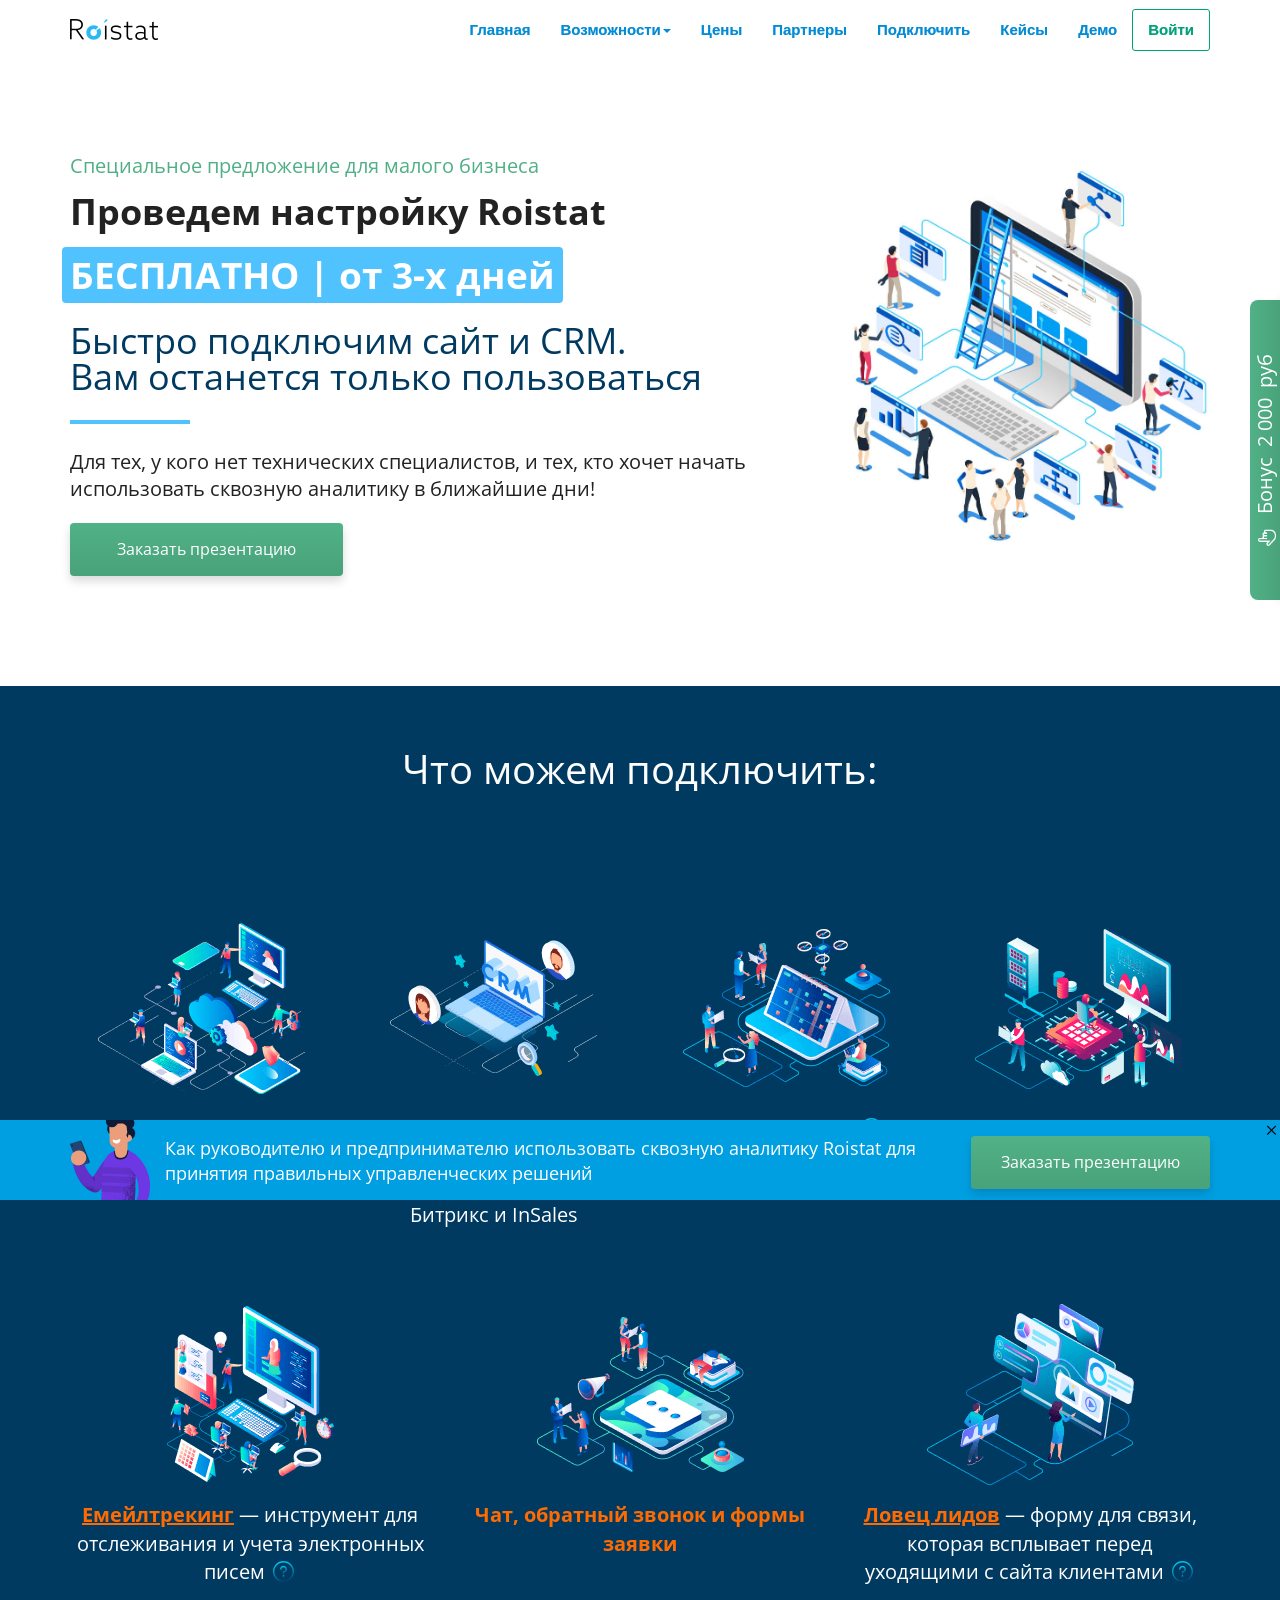
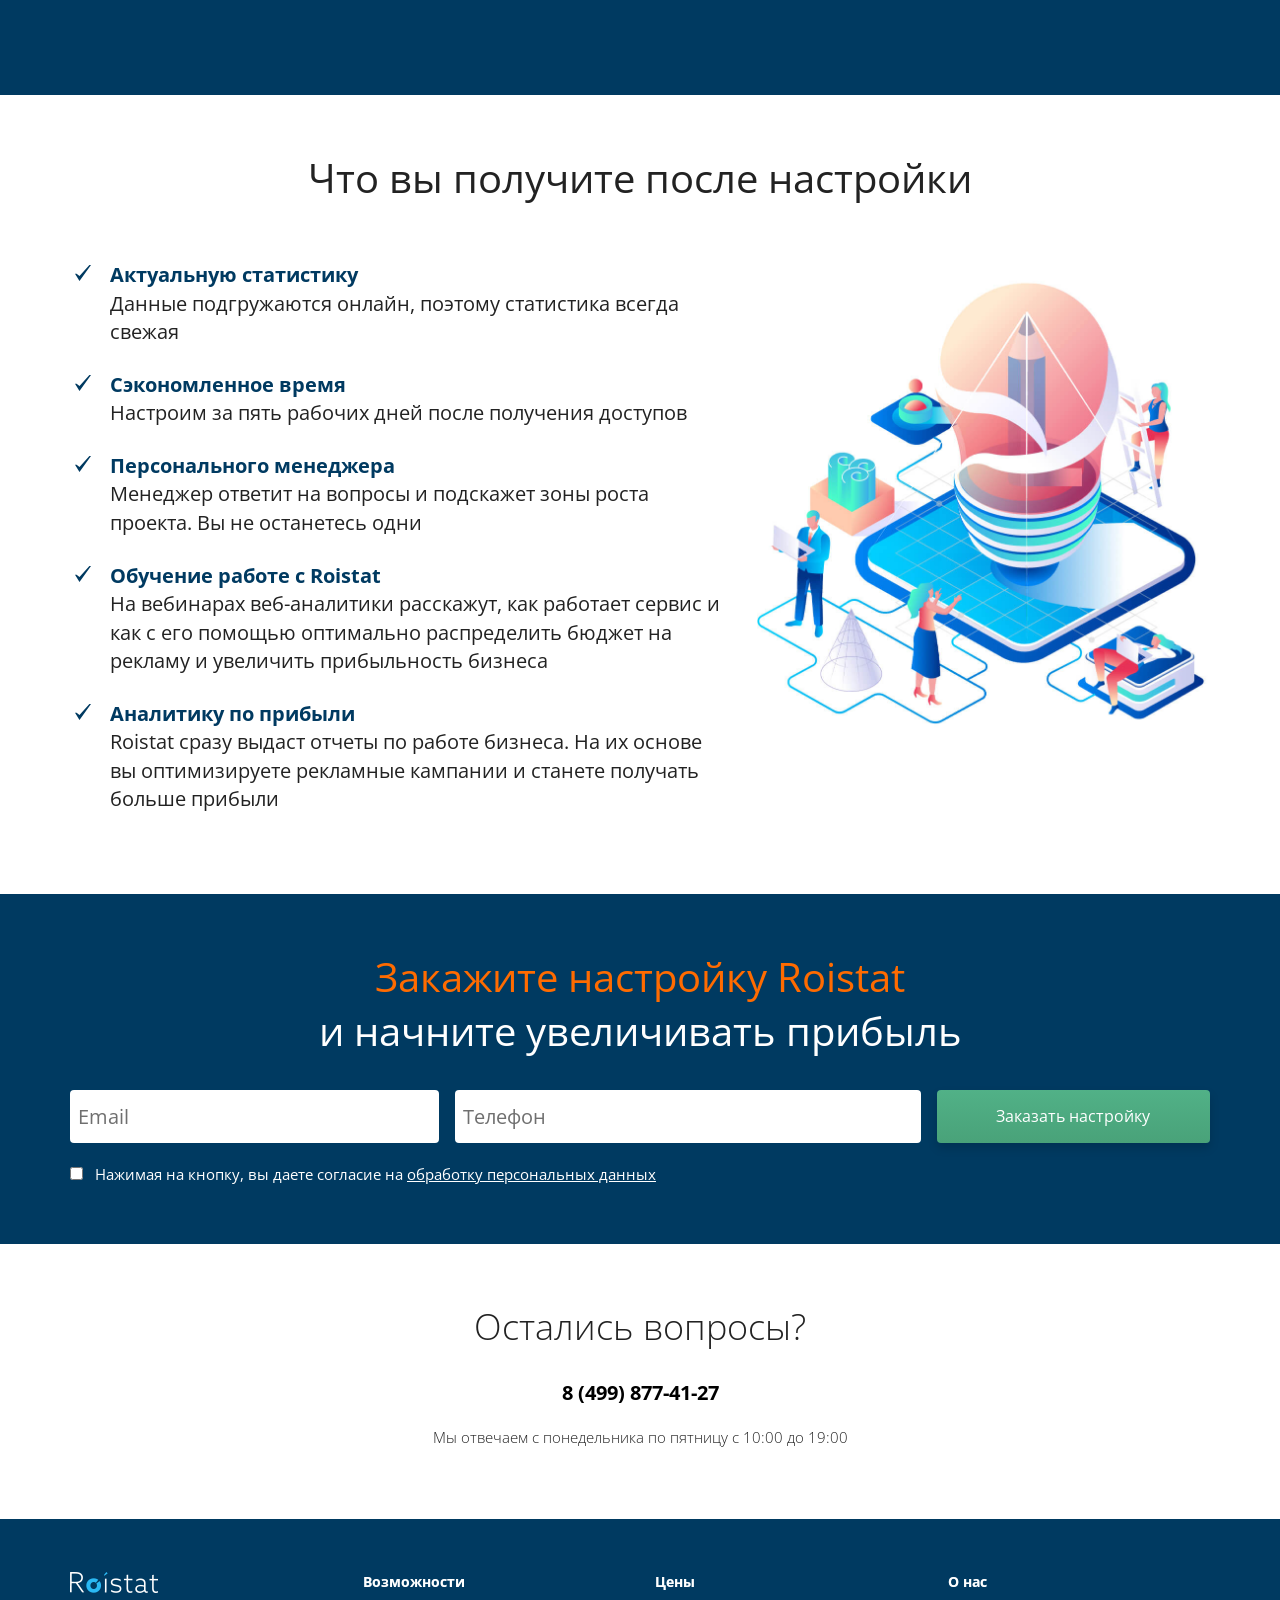
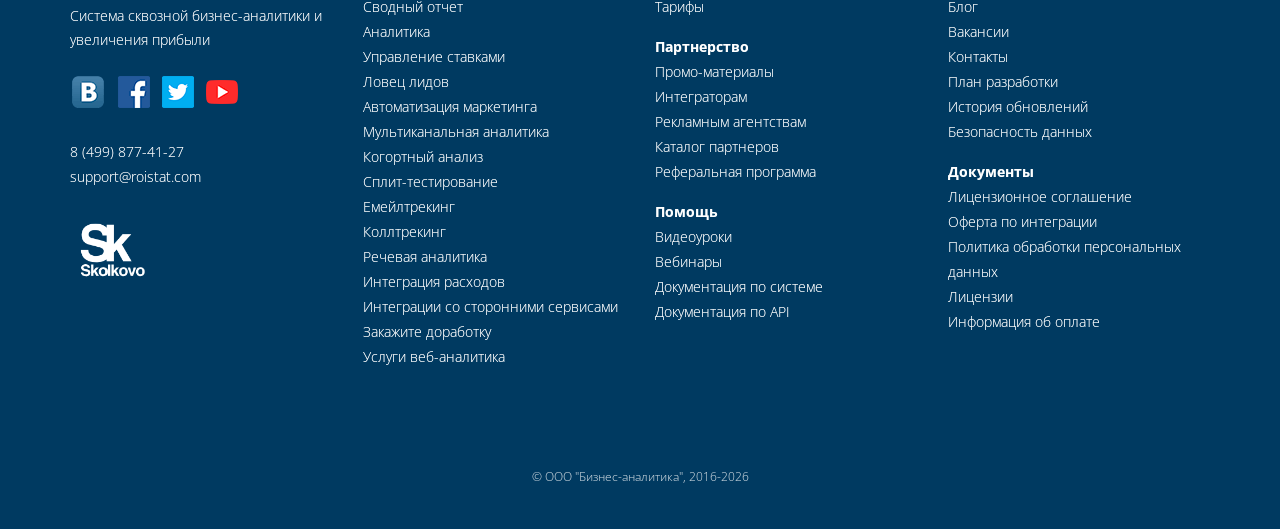
==== commit 68266d8e: "no message" ====
--- a/index.html
+++ b/index.html
@@ -119,8 +119,8 @@
 				<li><a href="/ru/partners/referral">Партнеры</a></li>
 				<li class="hidden-md hidden-sm"><a href="/ru/connection">Подключить</a></li>
 				<li class="hidden-sm"><a href="https://roistat.com/ru/blog/category/keysy" target="_blank">Кейсы</a></li>
-				<li class="hidden-sm"><a href="" class="js-demobutton js-target-button">Демо</a></li>
-				<li><a href="" class="js-reg-button navbar-nav__reg-button border js-target-button">Войти</a></li>
+				<li class="hidden-sm"><a href="https://cloud.roistat.com/user/register?demo=1&tags=199&lang=ru" class="js-generate-link js-target-button">Демо</a></li>
+				<li><a href="https://cloud.roistat.com/user/login?tags=199&lang=ru" class="js-generate-link navbar-nav__reg-button border js-target-button">Войти</a></li>
 			</ul>
 		</div>
 	</div>
@@ -133,7 +133,7 @@
 				<div class="col-sm-8 titles__text-block">
 					<span class="titles__subtitle">Специальное предложение для малого бизнеса</span>
 					<h1 class="titles__title">Проведем настройку Roistat</h1>
-					<span class="titles__price">от&ensp;3 000&ensp;руб. | от 3-х дней</span>
+					<span class="titles__price">БЕСПЛАТНО | от 3-х дней</span>
 					<span class="titles__description">Быстро подключим сайт и&nbsp;CRM. Вам&nbsp;останется только пользоваться</span>
 					<p>Для тех, у кого нет технических специалистов, и тех, кто  хочет начать использовать сквозную аналитику в ближайшие дни!</p>
 					<div class="titles__button-block">
@@ -248,23 +248,23 @@
 				<div class="col-sm-7">
 					<ul class="vantage-list__list">
 						<li class="vantage-list__item vantage-listitem">
-							<span class="vantage-listitem_head">Актуальную статистику</span>
+							<span class="vantage-list__item_head">Актуальную статистику</span>
 							<p class="vantage-listitem_text">Данные подгружаются онлайн, поэтому статистика всегда свежая</p>
 						</li>
 						<li class="vantage-list__item vantage-listitem">
-							<span class="vantage-listitem_head">Сэкономленное время</span>
+							<span class="vantage-list__item_head">Сэкономленное время</span>
 							<p class="vantage-listitem_text">Настроим за пять рабочих дней после получения доступов</p>
 						</li>
 						<li class="vantage-list__item vantage-listitem">
-							<span class="vantage-listitem_head">Персонального менеджера</span>
+							<span class="vantage-list__item_head">Персонального менеджера</span>
 							<p class="vantage-listitem_text">Менеджер ответит на вопросы и подскажет зоны роста проекта. Вы не останетесь одни</p>
 						</li>
 						<li class="vantage-list__item vantage-listitem">
-							<span class="vantage-listitem_head">Обучение работе с Roistat</span>
+							<span class="vantage-list__item_head">Обучение работе с Roistat</span>
 							<p class="vantage-listitem_text">На вебинарах веб-аналитики расскажут, как работает сервис и как с его помощью оптимально распределить бюджет на рекламу и увеличить прибыльность бизнеса</p>
 						</li>
 						<li class="vantage-list__item vantage-listitem">
-							<span class="vantage-listitem_head">Аналитику по прибыли</span>
+							<span class="vantage-list__item_head">Аналитику по прибыли</span>
 							<p class="vantage-listitem_text">Roistat сразу выдаст отчеты по работе бизнеса. На их основе вы оптимизируете рекламные кампании и станете получать больше прибыли</p>
 						</li>
 					</ul>
